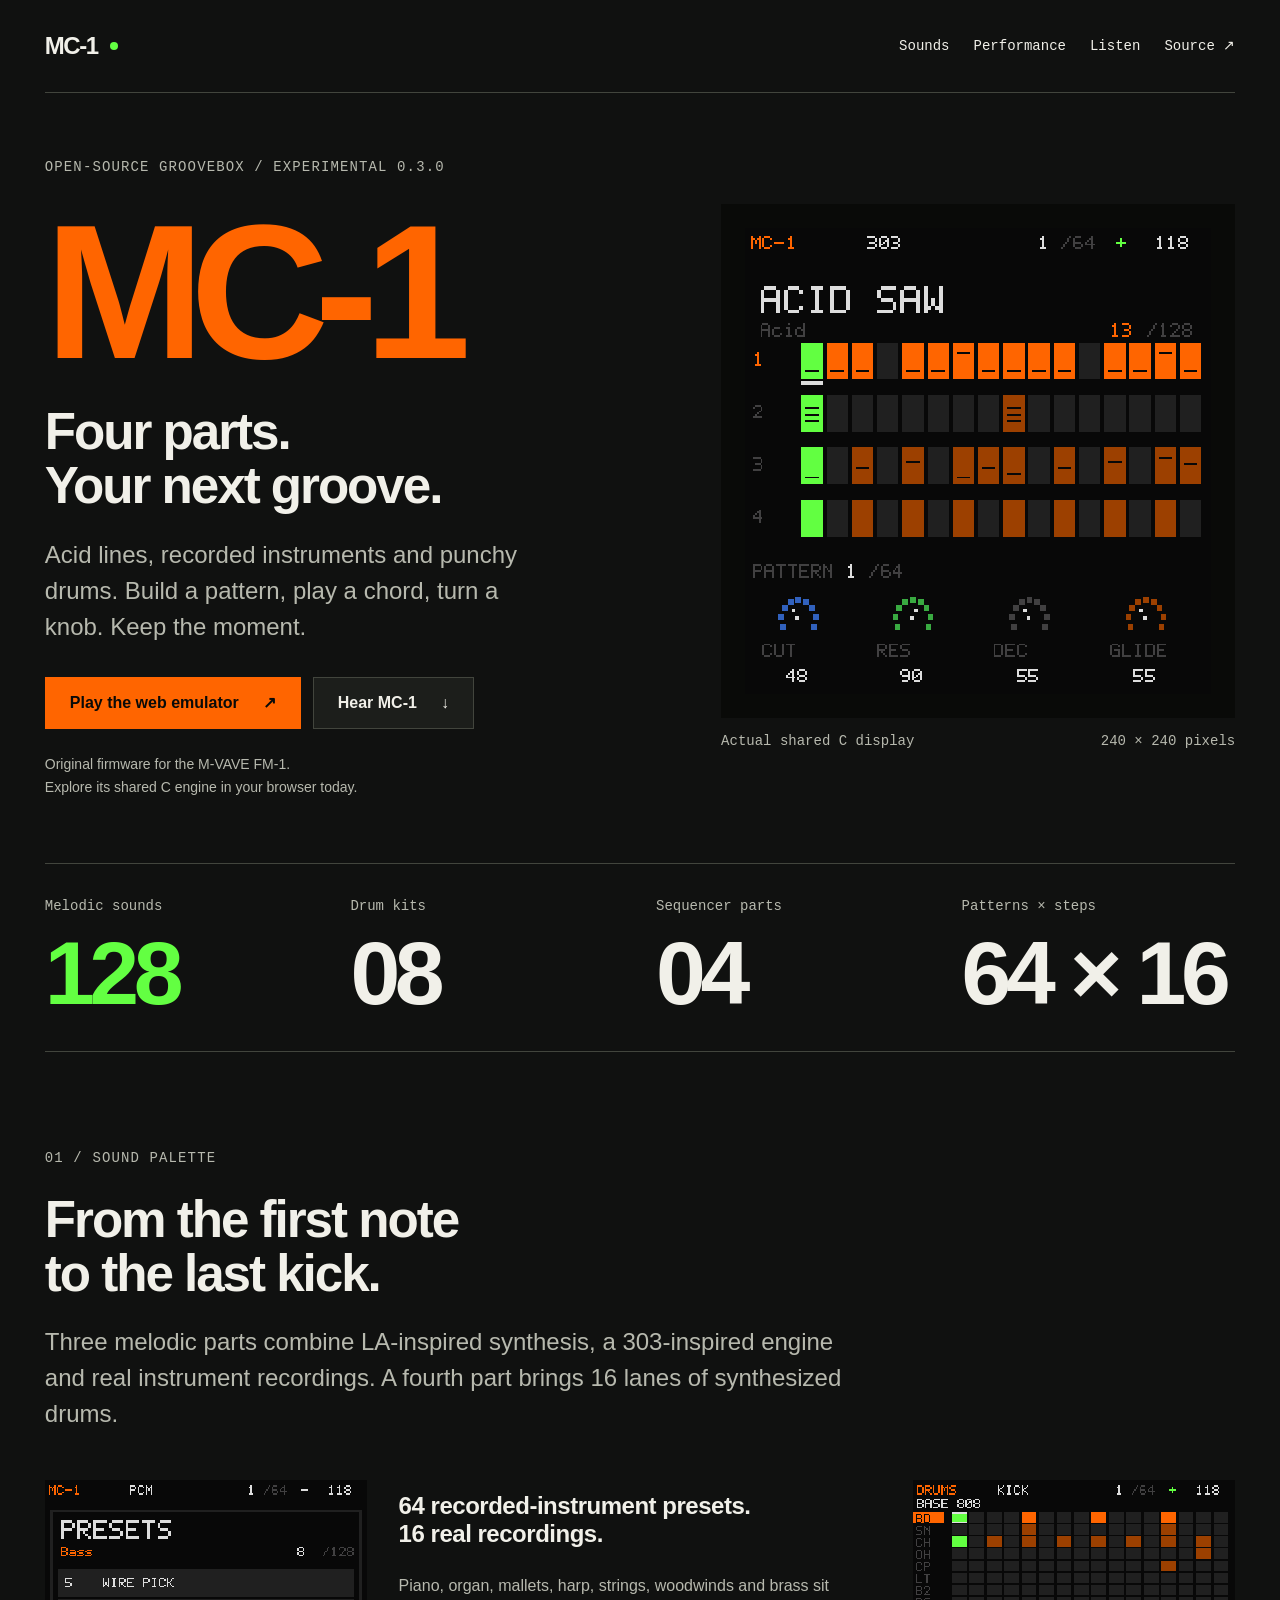
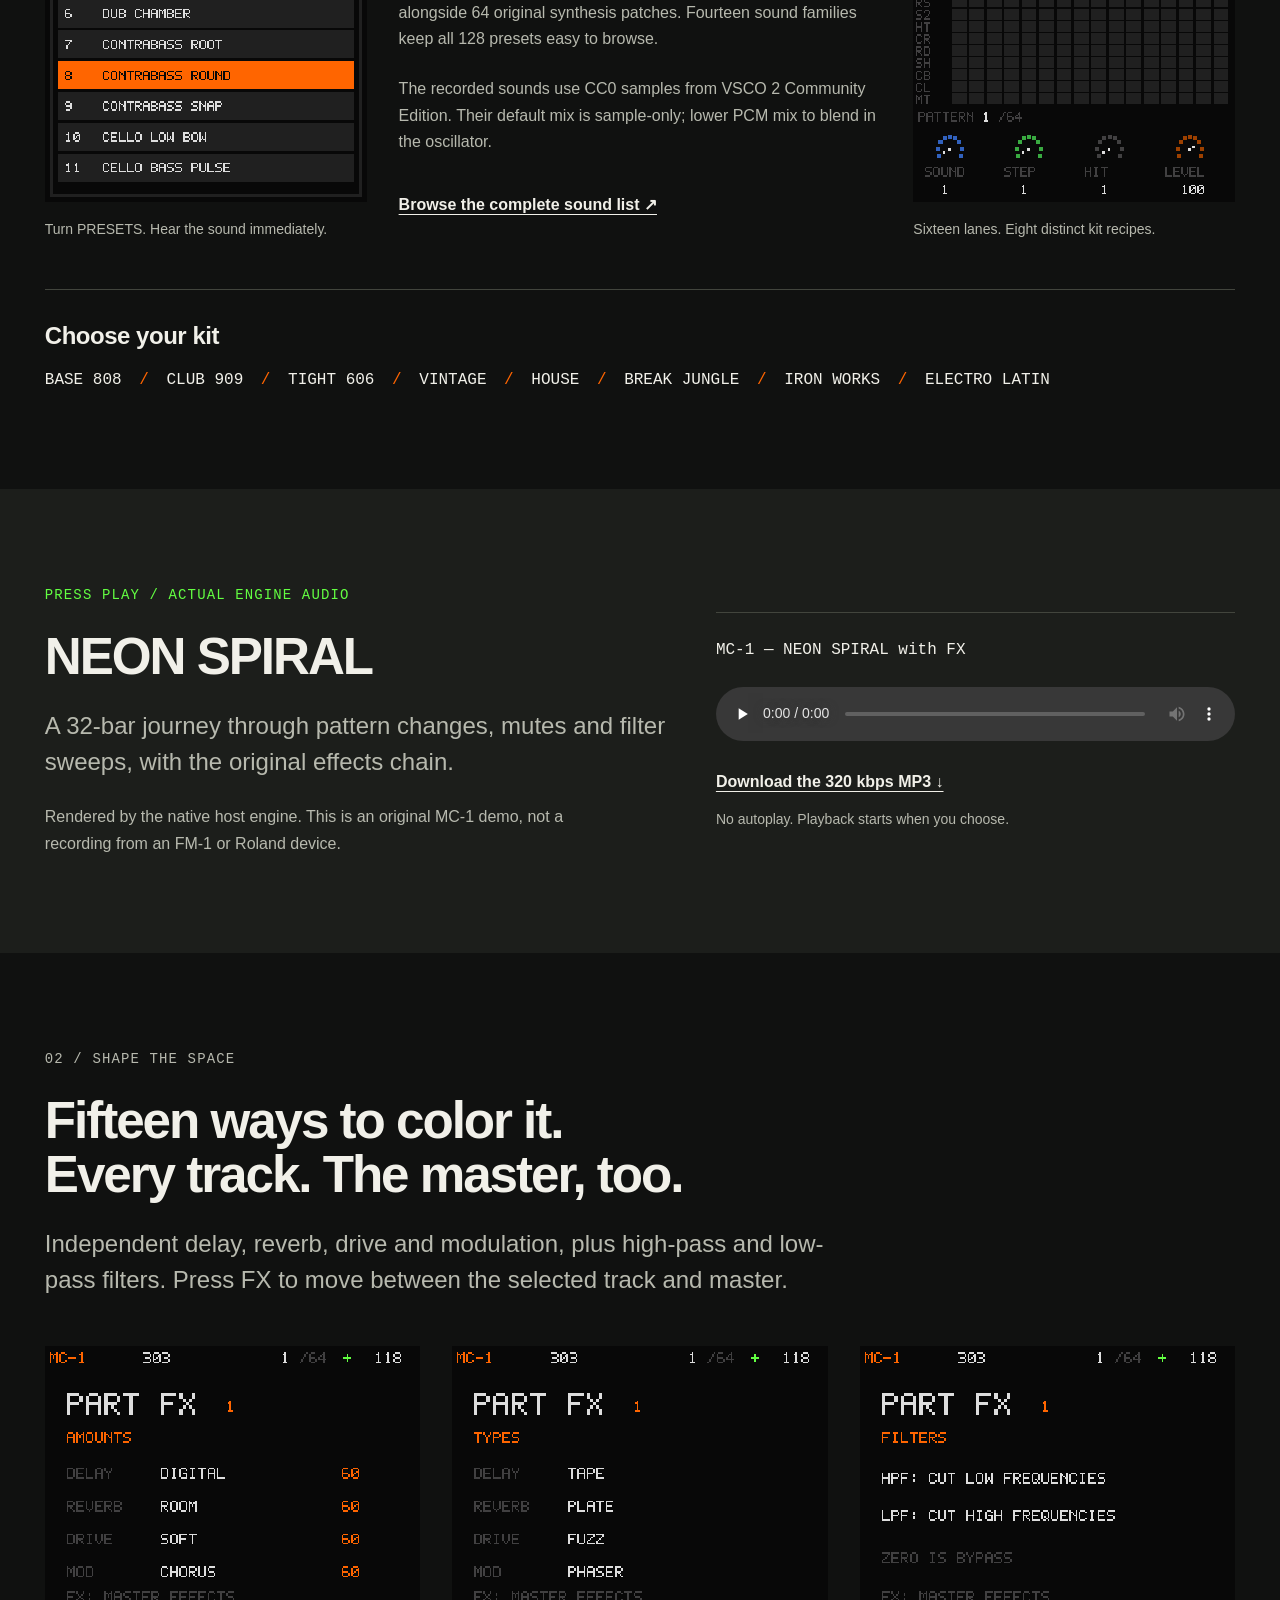
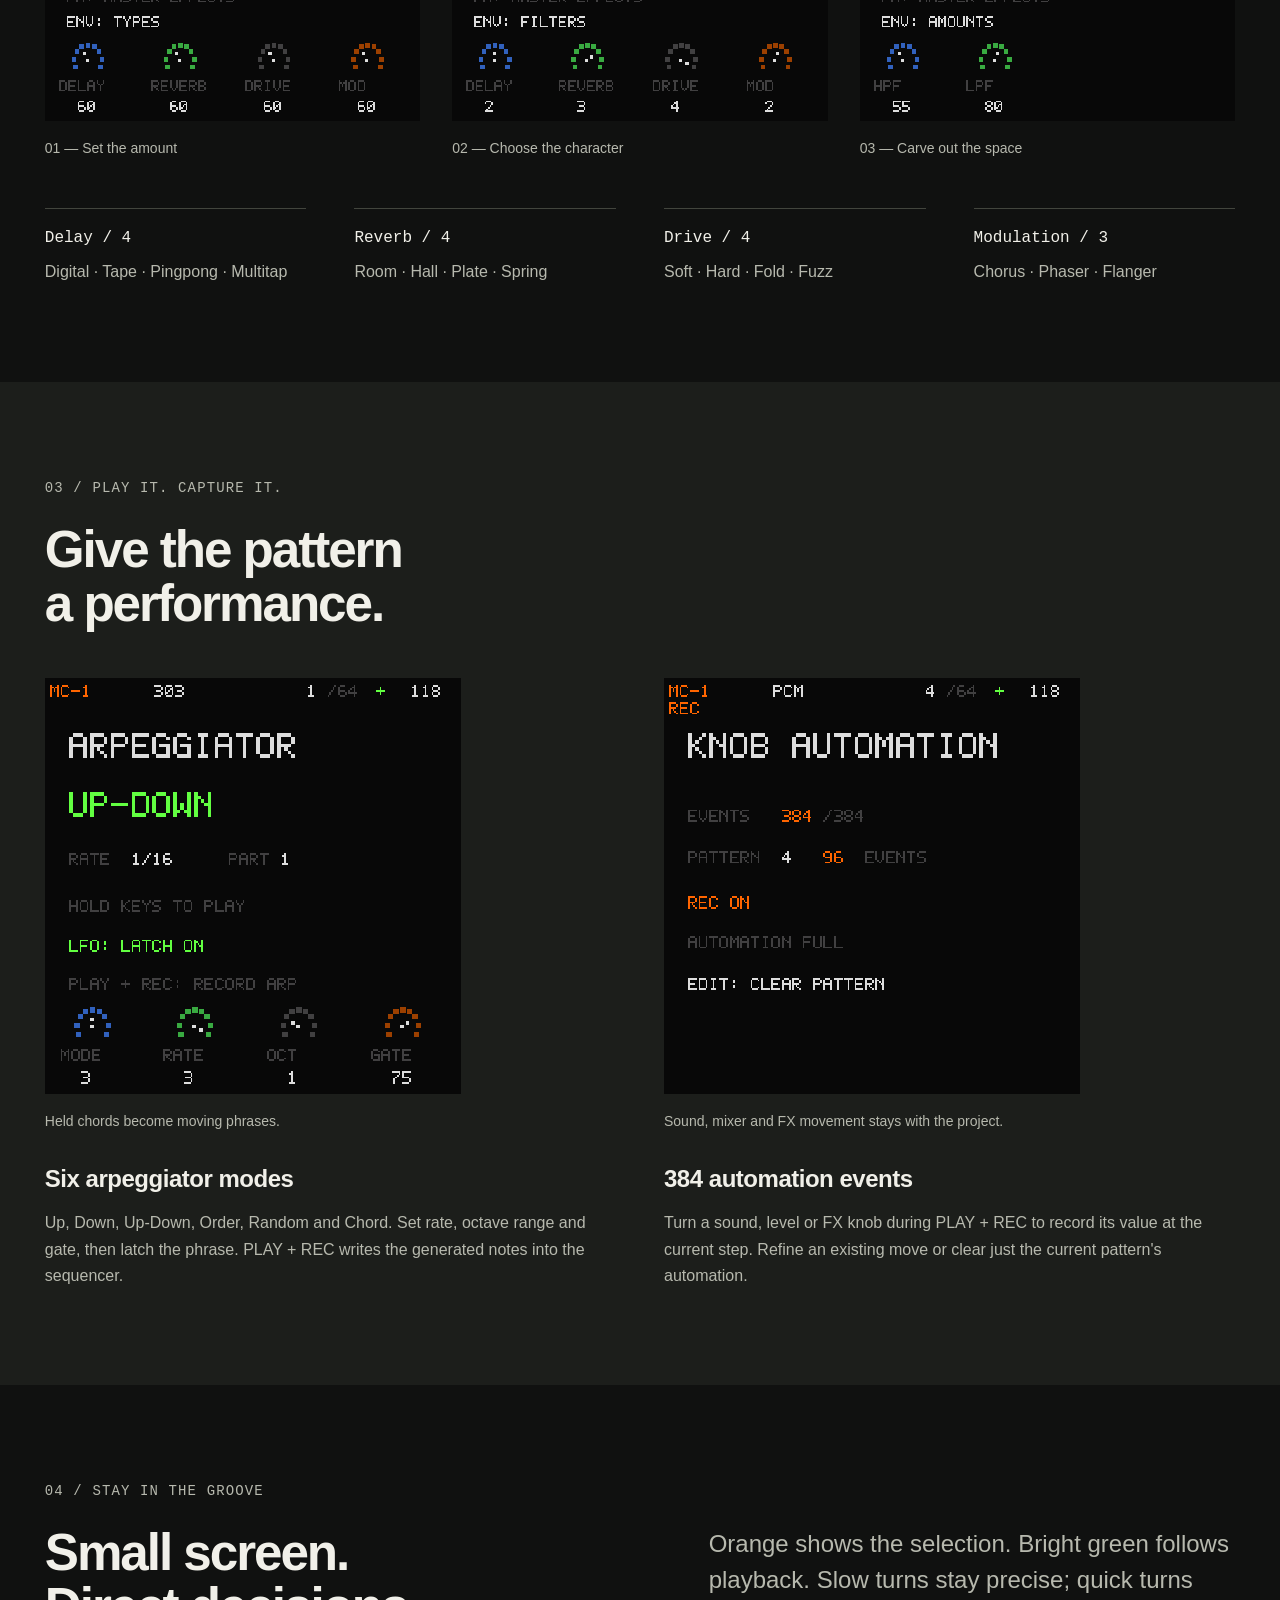
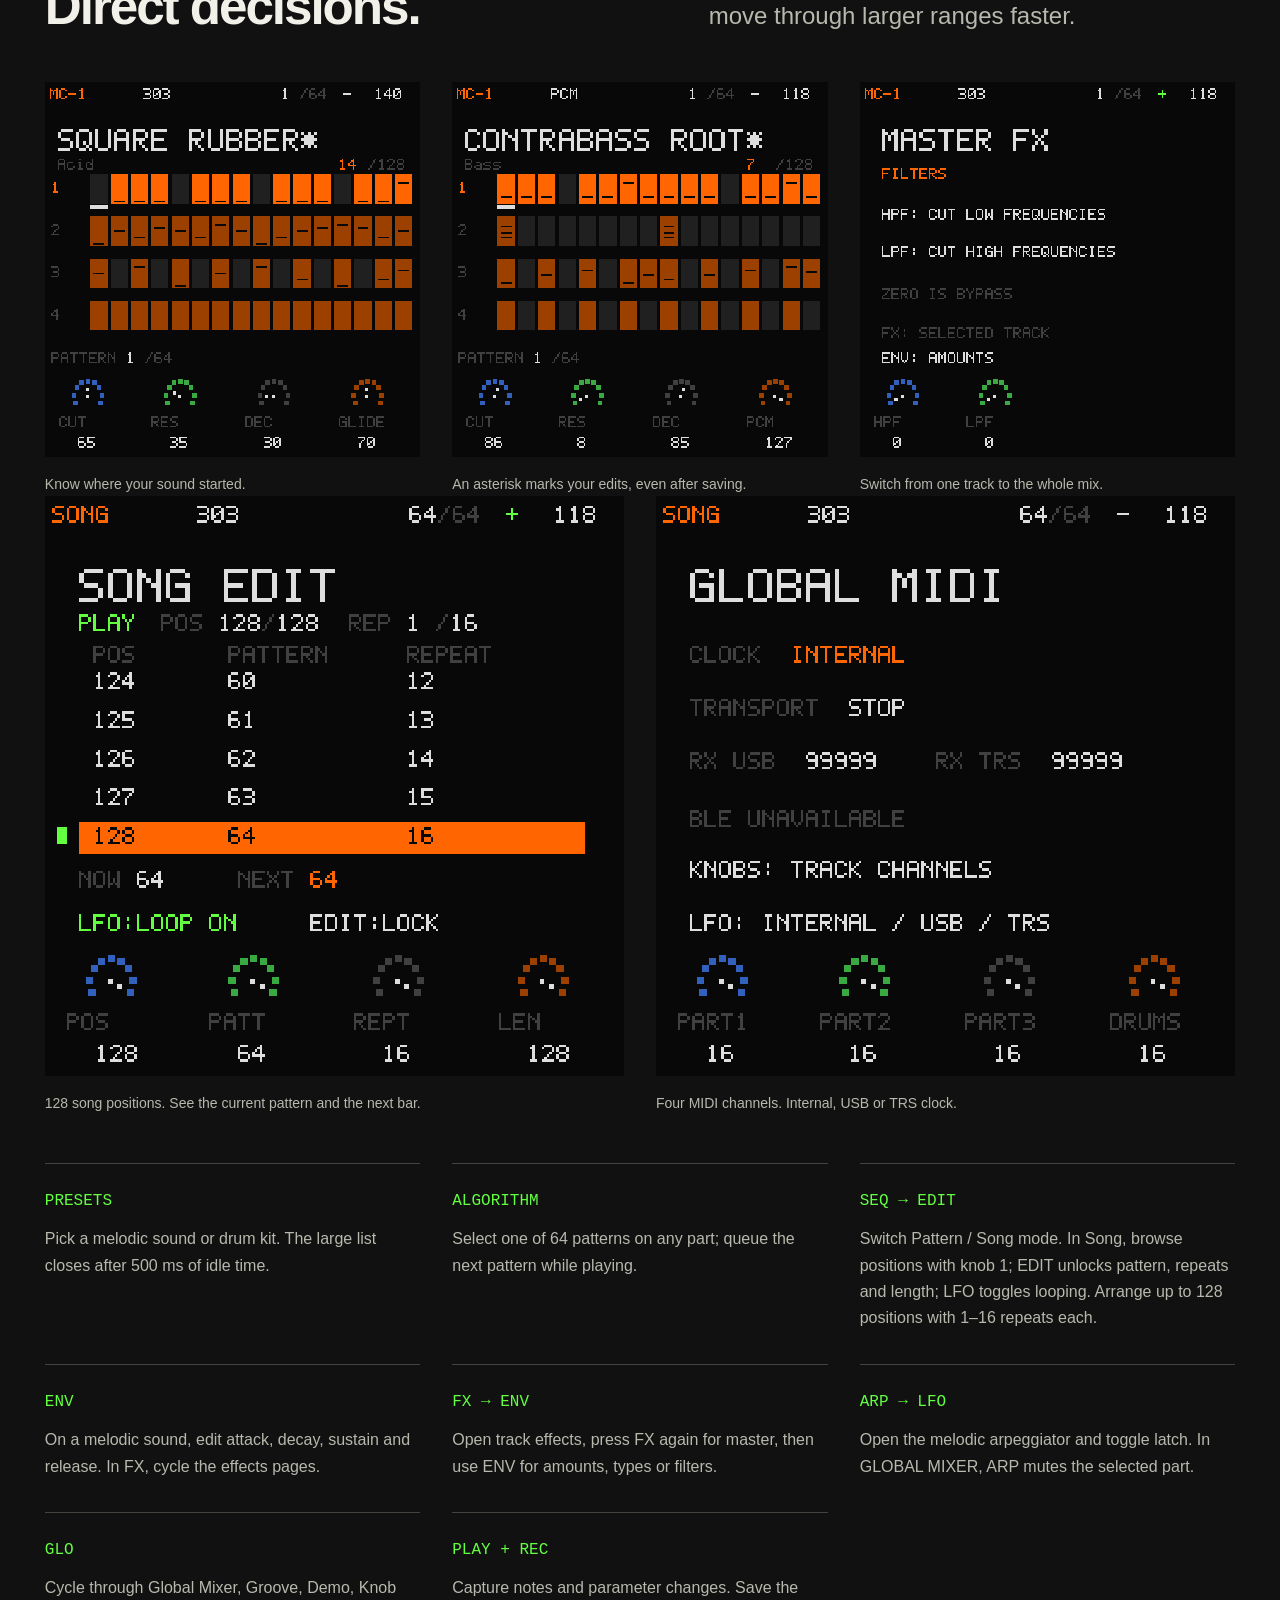
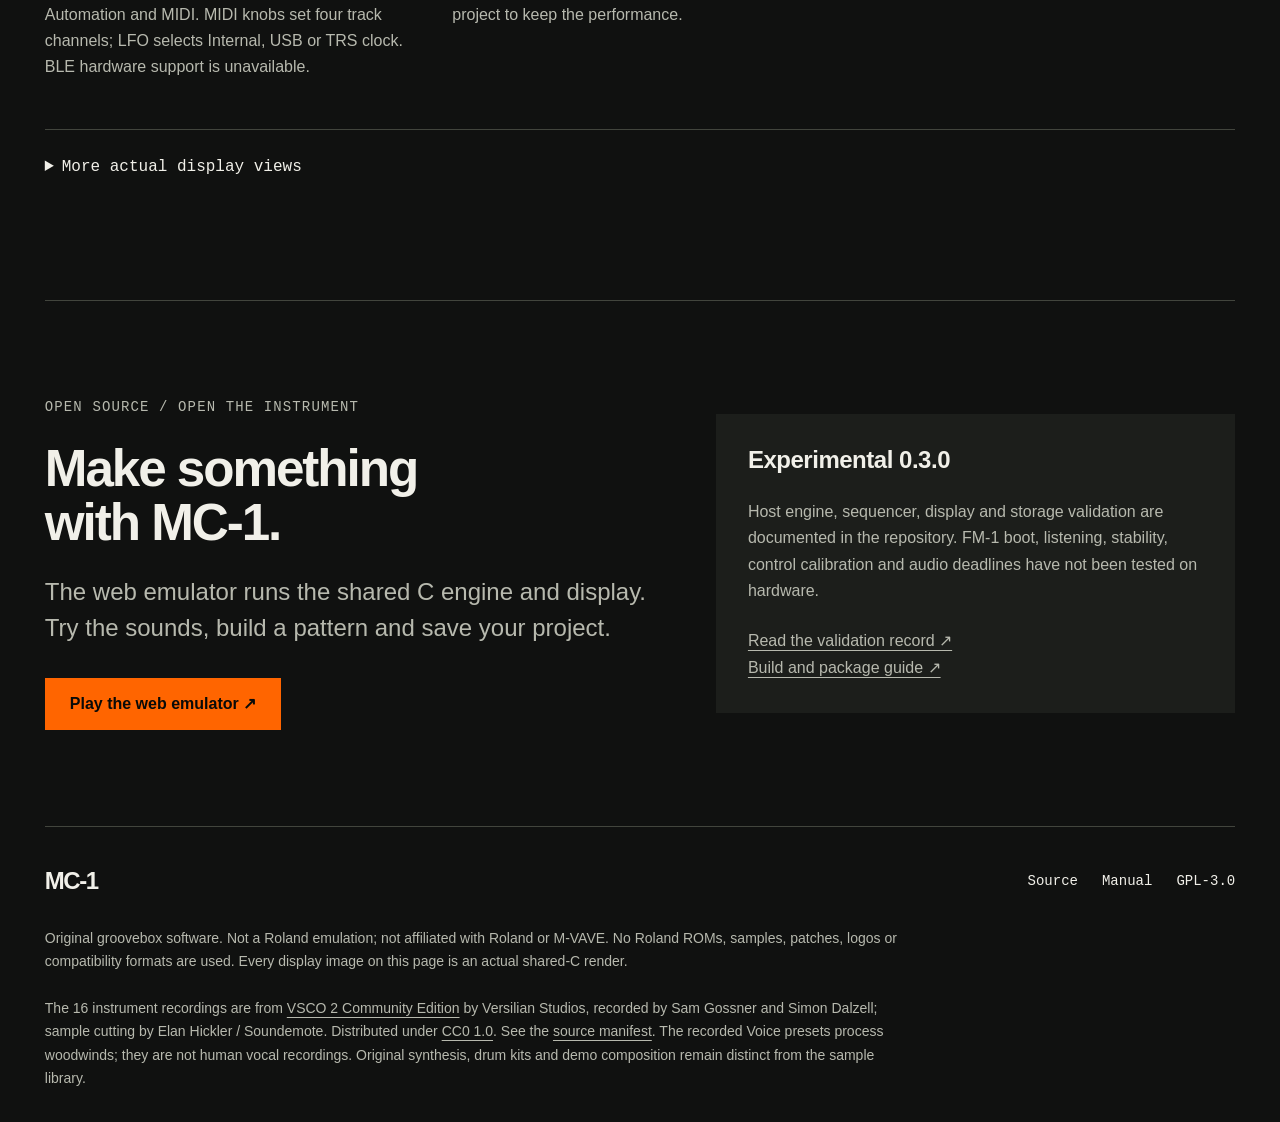
==== site/index.html @ 057b469f "Release 0.3.0 with song editing, MIDI and USB Audio" ====
<!doctype html>
<!-- SPDX-License-Identifier: GPL-3.0-only -->
<html lang="en">
<head>
  <meta charset="utf-8">
  <meta name="viewport" content="width=device-width, initial-scale=1">
  <meta name="theme-color" content="#101110">
  <meta name="description" content="MC-1: an open-source groovebox with 128 sounds, eight drum kits, arpeggiation, step automation and hands-on effects. Play the shared C engine in your browser.">
  <meta property="og:title" content="MC-1 — Four parts. Your next groove.">
  <meta property="og:description" content="128 sounds. Eight drum kits. Fifteen effects. An original open-source groovebox, ready to explore in the web emulator.">
  <meta property="og:type" content="website">
  <meta property="og:url" content="https://dspaudio.github.io/mc-1/">
  <meta property="og:image" content="https://dspaudio.github.io/mc-1/assets/screens/home-playing-green.png">
  <link rel="canonical" href="https://dspaudio.github.io/mc-1/">
  <link rel="icon" href="assets/favicon.svg" type="image/svg+xml">
  <link rel="stylesheet" href="styles.css">
  <title>MC-1 — Four parts. Your next groove.</title>
</head>
<body>
  <a class="skip" href="#main">Skip to content</a>
  <header class="masthead shell">
    <a class="wordmark" href="#main" aria-label="MC-1 home">MC-1<span class="status-dot" aria-hidden="true"></span></a>
    <nav aria-label="Main navigation">
      <a href="#sounds">Sounds</a><a href="#performance">Performance</a><a href="#listen">Listen</a><a href="https://github.com/dspaudio/mc-1">Source ↗</a>
    </nav>
  </header>
  <main id="main">
    <section class="hero shell" aria-labelledby="hero-title">
      <div class="hero-copy">
        <p class="eyebrow">Open-source groovebox / Experimental 0.3.0</p>
        <h1 id="hero-title">MC-1</h1>
        <p class="hero-line">Four parts.<br>Your next groove.</p>
        <p class="lead">Acid lines, recorded instruments and punchy drums. Build a pattern, play a chord, turn a knob. Keep the moment.</p>
        <div class="actions">
          <a class="button primary" href="https://dspaudio.github.io/mc-1-web/">Play the web emulator <span aria-hidden="true">↗</span></a>
          <a class="button secondary" href="#listen">Hear MC-1 <span aria-hidden="true">↓</span></a>
        </div>
        <p class="hero-note">Original firmware for the M-VAVE FM-1.<br>Explore its shared C engine in your browser today.</p>
      </div>
      <figure class="hero-screen">
        <div class="screen-frame"><img src="assets/screens/home-playing-green.png" width="240" height="240" fetchpriority="high" alt="Actual MC-1 display playing ACID SAW: four pattern rows, orange notes, green active steps and four sound controls."></div>
        <figcaption><span>Actual shared C display</span><span>240 × 240 pixels</span></figcaption>
      </figure>
    </section>

    <dl class="spec-strip shell" aria-label="At a glance">
      <div><dt>Melodic sounds</dt><dd>128</dd></div><div><dt>Drum kits</dt><dd>08</dd></div><div><dt>Sequencer parts</dt><dd>04</dd></div><div><dt>Patterns × steps</dt><dd>64 × 16</dd></div>
    </dl>

    <section id="sounds" class="section shell" aria-labelledby="sounds-title">
      <div class="section-heading"><p class="eyebrow">01 / Sound palette</p><h2 id="sounds-title">From the first note<br>to the last kick.</h2><p class="lead">Three melodic parts combine LA-inspired synthesis, a 303-inspired engine and real instrument recordings. A fourth part brings 16 lanes of synthesized drums.</p></div>
      <div class="sound-layout">
        <figure class="screen-figure"><img src="assets/screens/preset-popup.png" width="240" height="240" loading="lazy" alt="The seven-row PRESETS list with CONTRABASS ROUND selected in orange, number 8 of 128."><figcaption>Turn PRESETS. Hear the sound immediately.</figcaption></figure>
        <div class="sound-copy"><h3>64 recorded-instrument presets.<br>16 real recordings.</h3><p>Piano, organ, mallets, harp, strings, woodwinds and brass sit alongside 64 original synthesis patches. Fourteen sound families keep all 128 presets easy to browse.</p><p>The recorded sounds use CC0 samples from VSCO 2 Community Edition. Their default mix is sample-only; lower PCM mix to blend in the oscillator.</p><a class="text-link" href="https://github.com/dspaudio/mc-1/blob/main/docs/PRESETS.md">Browse the complete sound list ↗</a></div>
        <figure class="screen-figure"><img src="assets/screens/drums-playing-green.png" width="240" height="240" loading="lazy" alt="Actual drum pattern display with orange hits and a green active playback column."><figcaption>Sixteen lanes. Eight distinct kit recipes.</figcaption></figure>
      </div>
      <div class="kit-line"><h3>Choose your kit</h3><p>BASE 808 <span>/</span> CLUB 909 <span>/</span> TIGHT 606 <span>/</span> VINTAGE <span>/</span> HOUSE <span>/</span> BREAK JUNGLE <span>/</span> IRON WORKS <span>/</span> ELECTRO LATIN</p></div>
    </section>

    <section id="listen" class="listening section" aria-labelledby="listen-title">
      <div class="shell listening-grid">
        <div><p class="eyebrow">Press play / Actual engine audio</p><h2 id="listen-title">NEON SPIRAL</h2><p class="lead">A 32-bar journey through pattern changes, mutes and filter sweeps, with the original effects chain.</p><p>Rendered by the native host engine. This is an original MC-1 demo, not a recording from an FM-1 or Roland device.</p></div>
        <div class="audio-block"><p class="audio-label" id="audio-title">MC-1 — NEON SPIRAL with FX</p><audio controls preload="none" aria-labelledby="audio-title"><source src="audio/mc-1-neon-spiral-fx.mp3" type="audio/mpeg">Your browser does not support embedded audio. Use the MP3 download below.</audio><a class="text-link" href="audio/mc-1-neon-spiral-fx.mp3" download>Download the 320 kbps MP3 ↓</a><p class="small">No autoplay. Playback starts when you choose.</p></div>
      </div>
    </section>

    <section class="section shell" aria-labelledby="fx-title">
      <div class="section-heading wide"><p class="eyebrow">02 / Shape the space</p><h2 id="fx-title">Fifteen ways to color it.<br>Every track. The master, too.</h2><p class="lead">Independent delay, reverb, drive and modulation, plus high-pass and low-pass filters. Press FX to move between the selected track and master.</p></div>
      <div class="screen-grid three">
        <figure class="screen-figure"><img src="assets/screens/fx-amounts.png" width="240" height="240" loading="lazy" alt="Track effects AMOUNTS page showing DELAY, REVERB, DRIVE and MOD controls."><figcaption>01 — Set the amount</figcaption></figure>
        <figure class="screen-figure"><img src="assets/screens/fx-types.png" width="240" height="240" loading="lazy" alt="Track effects TYPES page showing the chosen delay, reverb, drive and modulation algorithms."><figcaption>02 — Choose the character</figcaption></figure>
        <figure class="screen-figure"><img src="assets/screens/fx-filters.png" width="240" height="240" loading="lazy" alt="Track effects FILTERS page with independent high-pass and low-pass controls."><figcaption>03 — Carve out the space</figcaption></figure>
      </div>
      <dl class="effects-list"><div><dt>Delay / 4</dt><dd>Digital · Tape · Pingpong · Multitap</dd></div><div><dt>Reverb / 4</dt><dd>Room · Hall · Plate · Spring</dd></div><div><dt>Drive / 4</dt><dd>Soft · Hard · Fold · Fuzz</dd></div><div><dt>Modulation / 3</dt><dd>Chorus · Phaser · Flanger</dd></div></dl>
    </section>

    <section id="performance" class="performance section" aria-labelledby="performance-title">
      <div class="shell">
        <div class="section-heading"><p class="eyebrow">03 / Play it. Capture it.</p><h2 id="performance-title">Give the pattern<br>a performance.</h2></div>
        <div class="performance-grid">
          <article><figure class="screen-figure"><img src="assets/screens/arp-updown-latch.png" width="240" height="240" loading="lazy" alt="Arpeggiator set to UP-DOWN, sixteenth notes, three octaves, 75 percent gate and latch enabled in green."><figcaption>Held chords become moving phrases.</figcaption></figure><h3>Six arpeggiator modes</h3><p>Up, Down, Up-Down, Order, Random and Chord. Set rate, octave range and gate, then latch the phrase. PLAY + REC writes the generated notes into the sequencer.</p></article>
          <article><figure class="screen-figure"><img src="assets/screens/automation-full.png" width="240" height="240" loading="lazy" alt="KNOB AUTOMATION display showing the full 384-event project capacity and the current pattern count."><figcaption>Sound, mixer and FX movement stays with the project.</figcaption></figure><h3>384 automation events</h3><p>Turn a sound, level or FX knob during PLAY + REC to record its value at the current step. Refine an existing move or clear just the current pattern's automation.</p></article>
        </div>
      </div>
    </section>

    <section class="section shell" aria-labelledby="workflow-title">
      <div class="workflow-heading"><div><p class="eyebrow">04 / Stay in the groove</p><h2 id="workflow-title">Small screen.<br>Direct decisions.</h2></div><p class="lead">Orange shows the selection. Bright green follows playback. Slow turns stay precise; quick turns move through larger ranges faster.</p></div>
      <div class="screen-grid three">
        <figure class="screen-figure"><img src="assets/screens/neon-spiral-origin.png" width="240" height="240" loading="lazy" alt="NEON SPIRAL demo sound retaining its source preset name on the home display."><figcaption>Know where your sound started.</figcaption></figure>
        <figure class="screen-figure"><img src="assets/screens/preset-origin-star.png" width="240" height="240" loading="lazy" alt="An edited sound showing its original preset name with an asterisk."><figcaption>An asterisk marks your edits, even after saving.</figcaption></figure>
        <figure class="screen-figure"><img src="assets/screens/master-filters.png" width="240" height="240" loading="lazy" alt="Master FILTERS display with high-pass and low-pass controls."><figcaption>Switch from one track to the whole mix.</figcaption></figure>
      </div>
      <div class="screen-grid two">
        <figure class="screen-figure"><img src="assets/screens/song-playing-128.png" width="240" height="240" loading="lazy" alt="Actual SONG EDIT display at position 128 of 128, pattern 64, sixteen repeats and loop enabled, with separate position, pattern, repeat and length knobs."><figcaption>128 song positions. See the current pattern and the next bar.</figcaption></figure>
        <figure class="screen-figure"><img src="assets/screens/midi-internal.png" width="240" height="240" loading="lazy" alt="GLOBAL MIDI display showing Internal clock, stopped transport, USB and TRS receive counters, four track channel controls and BLE unavailable."><figcaption>Four MIDI channels. Internal, USB or TRS clock.</figcaption></figure>
      </div>
      <dl class="control-guide"><div><dt>PRESETS</dt><dd>Pick a melodic sound or drum kit. The large list closes after 500 ms of idle time.</dd></div><div><dt>ALGORITHM</dt><dd>Select one of 64 patterns on any part; queue the next pattern while playing.</dd></div><div><dt>SEQ → EDIT</dt><dd>Switch Pattern / Song mode. In Song, browse positions with knob 1; EDIT unlocks pattern, repeats and length; LFO toggles looping. Arrange up to 128 positions with 1–16 repeats each.</dd></div><div><dt>ENV</dt><dd>On a melodic sound, edit attack, decay, sustain and release. In FX, cycle the effects pages.</dd></div><div><dt>FX → ENV</dt><dd>Open track effects, press FX again for master, then use ENV for amounts, types or filters.</dd></div><div><dt>ARP → LFO</dt><dd>Open the melodic arpeggiator and toggle latch. In GLOBAL MIXER, ARP mutes the selected part.</dd></div><div><dt>GLO</dt><dd>Cycle through Global Mixer, Groove, Demo, Knob Automation and MIDI. MIDI knobs set four track channels; LFO selects Internal, USB or TRS clock. BLE hardware support is unavailable.</dd></div><div><dt>PLAY + REC</dt><dd>Capture notes and parameter changes. Save the project to keep the performance.</dd></div></dl>
      <details class="extra-screens"><summary>More actual display views</summary><div class="screen-grid two"><figure class="screen-figure"><img src="assets/screens/arp-off.png" width="240" height="240" loading="lazy" alt="The arpeggiator page with mode set to OFF."><figcaption>ARP off — ordinary live playing.</figcaption></figure><figure class="screen-figure"><img src="assets/screens/automation-pattern-cleared.png" width="240" height="240" loading="lazy" alt="Automation page after clearing the current pattern's recorded knob movements."><figcaption>Clear one pattern while retaining the rest.</figcaption></figure></div></details>
    </section>

    <section class="closing section shell" aria-labelledby="try-title"><div><p class="eyebrow">Open source / Open the instrument</p><h2 id="try-title">Make something<br>with MC-1.</h2><p class="lead">The web emulator runs the shared C engine and display. Try the sounds, build a pattern and save your project.</p><a class="button primary" href="https://dspaudio.github.io/mc-1-web/">Play the web emulator ↗</a></div><aside class="release-note" aria-labelledby="release-title"><h3 id="release-title">Experimental 0.3.0</h3><p>Host engine, sequencer, display and storage validation are documented in the repository. FM-1 boot, listening, stability, control calibration and audio deadlines have not been tested on hardware.</p><p><a href="https://github.com/dspaudio/mc-1/blob/main/docs/VALIDATION.md">Read the validation record ↗</a><br><a href="https://github.com/dspaudio/mc-1/blob/main/BUILDING.md">Build and package guide ↗</a></p></aside></section>
  </main>
  <footer class="footer shell">
    <div class="footer-top"><a class="wordmark" href="#main">MC-1</a><nav aria-label="Project resources"><a href="https://github.com/dspaudio/mc-1">Source</a><a href="https://github.com/dspaudio/mc-1/blob/main/README.md">Manual</a><a href="https://github.com/dspaudio/mc-1/blob/main/LICENSE">GPL-3.0</a></nav></div>
    <p>Original groovebox software. Not a Roland emulation; not affiliated with Roland or M-VAVE. No Roland ROMs, samples, patches, logos or compatibility formats are used. Every display image on this page is an actual shared-C render.</p>
    <p>The 16 instrument recordings are from <a href="https://github.com/sgossner/VSCO-2-CE">VSCO 2 Community Edition</a> by Versilian Studios, recorded by Sam Gossner and Simon Dalzell; sample cutting by Elan Hickler / Soundemote. Distributed under <a href="licenses/CC0-VSCO.txt">CC0 1.0</a>. See the <a href="recorded-samples.json">source manifest</a>. The recorded Voice presets process woodwinds; they are not human vocal recordings. Original synthesis, drum kits and demo composition remain distinct from the sample library.</p>
  </footer>
</body>
</html>
---- site/styles.css ----
/* SPDX-License-Identifier: GPL-3.0-only */
:root {
  color-scheme: dark;
  --bg: #101110; --panel: #1c1e1b; --ink: #f1f0e9; --muted: #b7b9ae;
  --line: #42453d; --orange: #ff6500; --green: #63ff42; --black: #090a08;
  --s1: .25rem; --s2: .5rem; --s3: .75rem; --s4: 1rem; --s6: 1.5rem;
  --s8: 2rem; --s12: 3rem; --s16: 4rem; --s24: 6rem;
  --body: 1rem; --small: .875rem; --h3: 1.5rem;
  --mono: ui-monospace, SFMono-Regular, Consolas, monospace;
  --measure: 62ch; --content: 80rem;
}
* { box-sizing: border-box; }
body { margin: 0; background: var(--bg); color: var(--ink); font: var(--body)/1.65 Arial, Helvetica, sans-serif; }
a { color: inherit; text-underline-offset: .25em; }
a:hover { text-decoration-thickness: .15em; }
a:active { opacity: .75; }
:focus-visible { outline: 3px solid var(--green); outline-offset: 5px; }
img { display: block; max-width: 100%; height: auto; image-rendering: pixelated; }
figure, dl, dd { margin: 0; }
h1, h2, h3, p { margin: 0; }
p + p { margin-top: var(--s4); }
h2 { font-size: clamp(2rem, 4vw, 3.75rem); line-height: 1.05; letter-spacing: -.04em; }
h3 { font-size: var(--h3); line-height: 1.2; letter-spacing: -.02em; }
p { max-width: var(--measure); }
.shell { width: min(100% - clamp(2rem, 7vw, 6rem), var(--content)); margin-inline: auto; }
.section { padding-block: var(--s24); }
.eyebrow { font: var(--small)/1.5 var(--mono); text-transform: uppercase; letter-spacing: .08em; margin-bottom: var(--s6); color: var(--muted); }
.lead { font-size: clamp(1.25rem, 2vw, 1.5rem); line-height: 1.5; color: var(--muted); }
.small, figcaption { font-size: var(--small); color: var(--muted); }
.skip { position: absolute; inset: var(--s4) auto auto var(--s4); z-index: 2; padding: var(--s4); background: var(--green); color: var(--black); transform: translateY(-200%); }
.skip:focus { transform: none; }
.masthead, .footer-top { display: flex; align-items: center; justify-content: space-between; gap: var(--s6); flex-wrap: wrap; }
.masthead { padding-block: var(--s6); border-bottom: 1px solid var(--line); }
.wordmark { display: inline-flex; align-items: center; gap: var(--s3); min-height: 44px; font-size: var(--h3); font-weight: 900; letter-spacing: -.06em; text-decoration: none; }
.status-dot { width: var(--s2); height: var(--s2); border-radius: 50%; background: var(--green); }
nav { display: flex; flex-wrap: wrap; gap: var(--s2) var(--s6); }
nav a { display: inline-flex; align-items: center; min-height: 44px; font: var(--small)/1.5 var(--mono); text-decoration: none; }
nav a:hover { text-decoration: underline; }
.hero { display: grid; gap: var(--s12); padding-block: var(--s16); align-items: center; }
.hero h1 { font-size: clamp(6rem, 15vw, 13rem); line-height: .85; letter-spacing: -.075em; margin: var(--s8) 0; color: var(--orange); }
.hero-line { font-size: clamp(2rem, 4vw, 3.75rem); line-height: 1.05; font-weight: 700; letter-spacing: -.04em; }
.hero .lead { margin-top: var(--s6); max-width: 38ch; }
.actions { display: flex; flex-wrap: wrap; gap: var(--s3); margin-block: var(--s8) var(--s6); }
.button { display: inline-flex; align-items: center; justify-content: space-between; gap: var(--s6); min-height: 52px; padding: var(--s3) var(--s6); font-weight: 700; text-decoration: none; border: 1px solid var(--line); }
.button:hover { opacity: .85; }
.primary { background: var(--orange); color: var(--black); border-color: transparent; }
.secondary { background: var(--panel); }
.hero-note { font-size: var(--small); color: var(--muted); }
.hero-screen { width: 100%; max-width: 34rem; justify-self: center; }
.screen-frame { background: var(--black); padding: var(--s6); }
.hero-screen img { width: 100%; }
.hero-screen figcaption { display: flex; justify-content: space-between; flex-wrap: wrap; gap: var(--s2); margin-top: var(--s3); font-family: var(--mono); }
.spec-strip { display: grid; grid-template-columns: repeat(2, minmax(0, 1fr)); border-top: 1px solid var(--line); border-bottom: 1px solid var(--line); gap: var(--s8); padding-block: var(--s8); }
.spec-strip dt { font: var(--small)/1.5 var(--mono); color: var(--muted); }
.spec-strip dd { font-size: clamp(3rem, 7vw, 6rem); line-height: 1; font-weight: 700; letter-spacing: -.06em; margin-top: var(--s3); }
.spec-strip div:first-child dd { color: var(--green); }
.section-heading { max-width: 51rem; margin-bottom: var(--s12); }
.section-heading .lead { margin-top: var(--s6); }
.section-heading.wide { max-width: 64rem; }
.sound-layout { display: grid; gap: var(--s8); align-items: start; }
.screen-figure { min-width: 0; }
.screen-figure img { width: 100%; background: var(--black); }
.screen-figure figcaption { margin-top: var(--s4); }
.sound-copy { align-self: center; }
.sound-copy p, .sound-copy .text-link { margin-top: var(--s6); }
.sound-copy p { color: var(--muted); }
.text-link { display: inline-block; padding-block: var(--s3); font-weight: 700; }
.kit-line { margin-top: var(--s12); padding-top: var(--s8); border-top: 1px solid var(--line); display: grid; gap: var(--s4); }
.kit-line p { max-width: none; font-family: var(--mono); }
.kit-line span { color: var(--orange); margin-inline: var(--s2); }
.listening, .performance { background: var(--panel); }
.listening-grid { display: grid; gap: var(--s12); align-items: center; }
.listening .eyebrow { color: var(--green); }
.listening .lead { margin-block: var(--s6); }
.listening p:not(.lead):not(.eyebrow):not(.audio-label) { color: var(--muted); }
.audio-block { min-width: 0; border-top: 1px solid var(--line); padding-top: var(--s6); }
.audio-label { font-family: var(--mono); margin-bottom: var(--s6); }
audio { display: block; width: 100%; min-width: 0; }
.audio-block .text-link { margin-top: var(--s4); }
.screen-grid { display: grid; gap: var(--s8); }
.effects-list { display: grid; gap: var(--s6) var(--s12); margin-top: var(--s12); }
.effects-list div { border-top: 1px solid var(--line); padding-top: var(--s4); }
.effects-list dt { font-family: var(--mono); margin-bottom: var(--s2); }
.effects-list dd { color: var(--muted); }
.performance-grid { display: grid; gap: var(--s12); }
.performance-grid .screen-figure { max-width: 26rem; }
.performance-grid h3 { margin-top: var(--s8); }
.performance-grid p { color: var(--muted); margin-top: var(--s4); }
.workflow-heading { display: grid; gap: var(--s8); align-items: end; margin-bottom: var(--s12); }
.control-guide { margin-top: var(--s12); display: grid; gap: var(--s8); }
.control-guide div { border-top: 1px solid var(--line); padding-top: var(--s6); }
.control-guide dt { font-family: var(--mono); color: var(--green); margin-bottom: var(--s3); }
.control-guide dd { color: var(--muted); }
.extra-screens { margin-top: var(--s12); border-top: 1px solid var(--line); }
summary { padding-block: var(--s6); cursor: pointer; font-family: var(--mono); }
summary:hover { text-decoration: underline; }
summary:active { opacity: .75; }
.extra-screens .screen-grid { max-width: 40rem; padding-bottom: var(--s8); }
.closing { border-top: 1px solid var(--line); display: grid; gap: var(--s12); align-items: center; }
.closing .lead { margin-block: var(--s6) var(--s8); }
.release-note { padding: var(--s8); background: var(--panel); }
.release-note p { margin-top: var(--s6); color: var(--muted); }
.footer { border-top: 1px solid var(--line); padding-block: var(--s8); }
.footer p { font-size: var(--small); color: var(--muted); max-width: 110ch; margin-top: var(--s6); }
@media (min-width: 700px) {
  .spec-strip { grid-template-columns: repeat(4, minmax(0, 1fr)); }
  .sound-layout { grid-template-columns: repeat(2, minmax(0, 1fr)); }
  .sound-copy { grid-column: 2; grid-row: 1 / 3; }
  .sound-layout > .screen-figure { max-width: 22rem; }
  .three { grid-template-columns: repeat(3, minmax(0, 1fr)); }
  .two, .performance-grid, .effects-list, .control-guide { grid-template-columns: repeat(2, minmax(0, 1fr)); }
}
@media (min-width: 960px) {
  .hero { grid-template-columns: 1.1fr .9fr; }
  .sound-layout { grid-template-columns: .8fr 1.2fr .8fr; }
  .sound-copy { grid-column: auto; grid-row: auto; }
  .listening-grid, .workflow-heading, .closing { grid-template-columns: 1.2fr 1fr; }
  .effects-list { grid-template-columns: repeat(4, minmax(0, 1fr)); }
  .control-guide { grid-template-columns: repeat(3, minmax(0, 1fr)); }
}
@media (max-width: 699px) {
  .section { padding-block: var(--s16); }
  .screen-figure { max-width: 26rem; }
  .hero-screen { max-width: 26rem; }
  .sound-copy { order: -1; }
  .masthead { gap: var(--s2); }
  nav { gap: var(--s2) var(--s4); }
}
@media (prefers-reduced-motion: reduce) { *, *::before, *::after { scroll-behavior: auto !important; } }
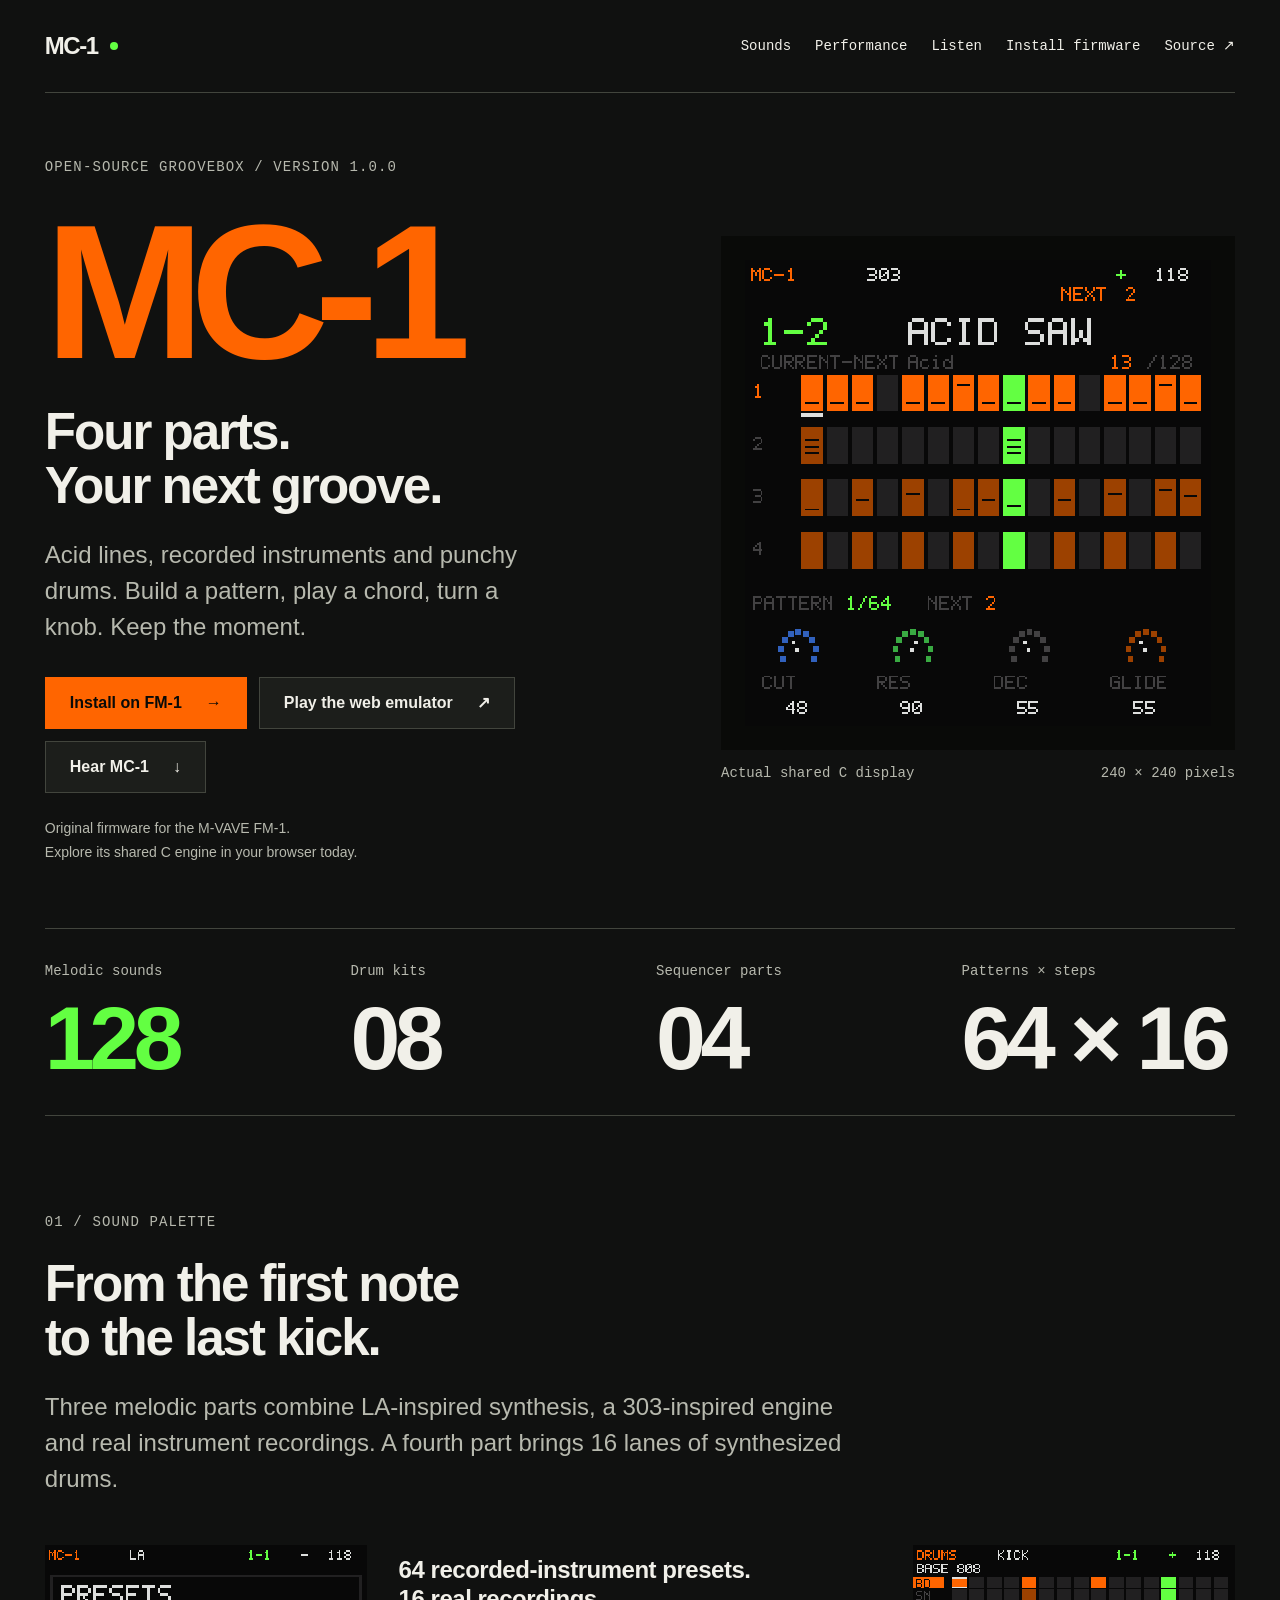
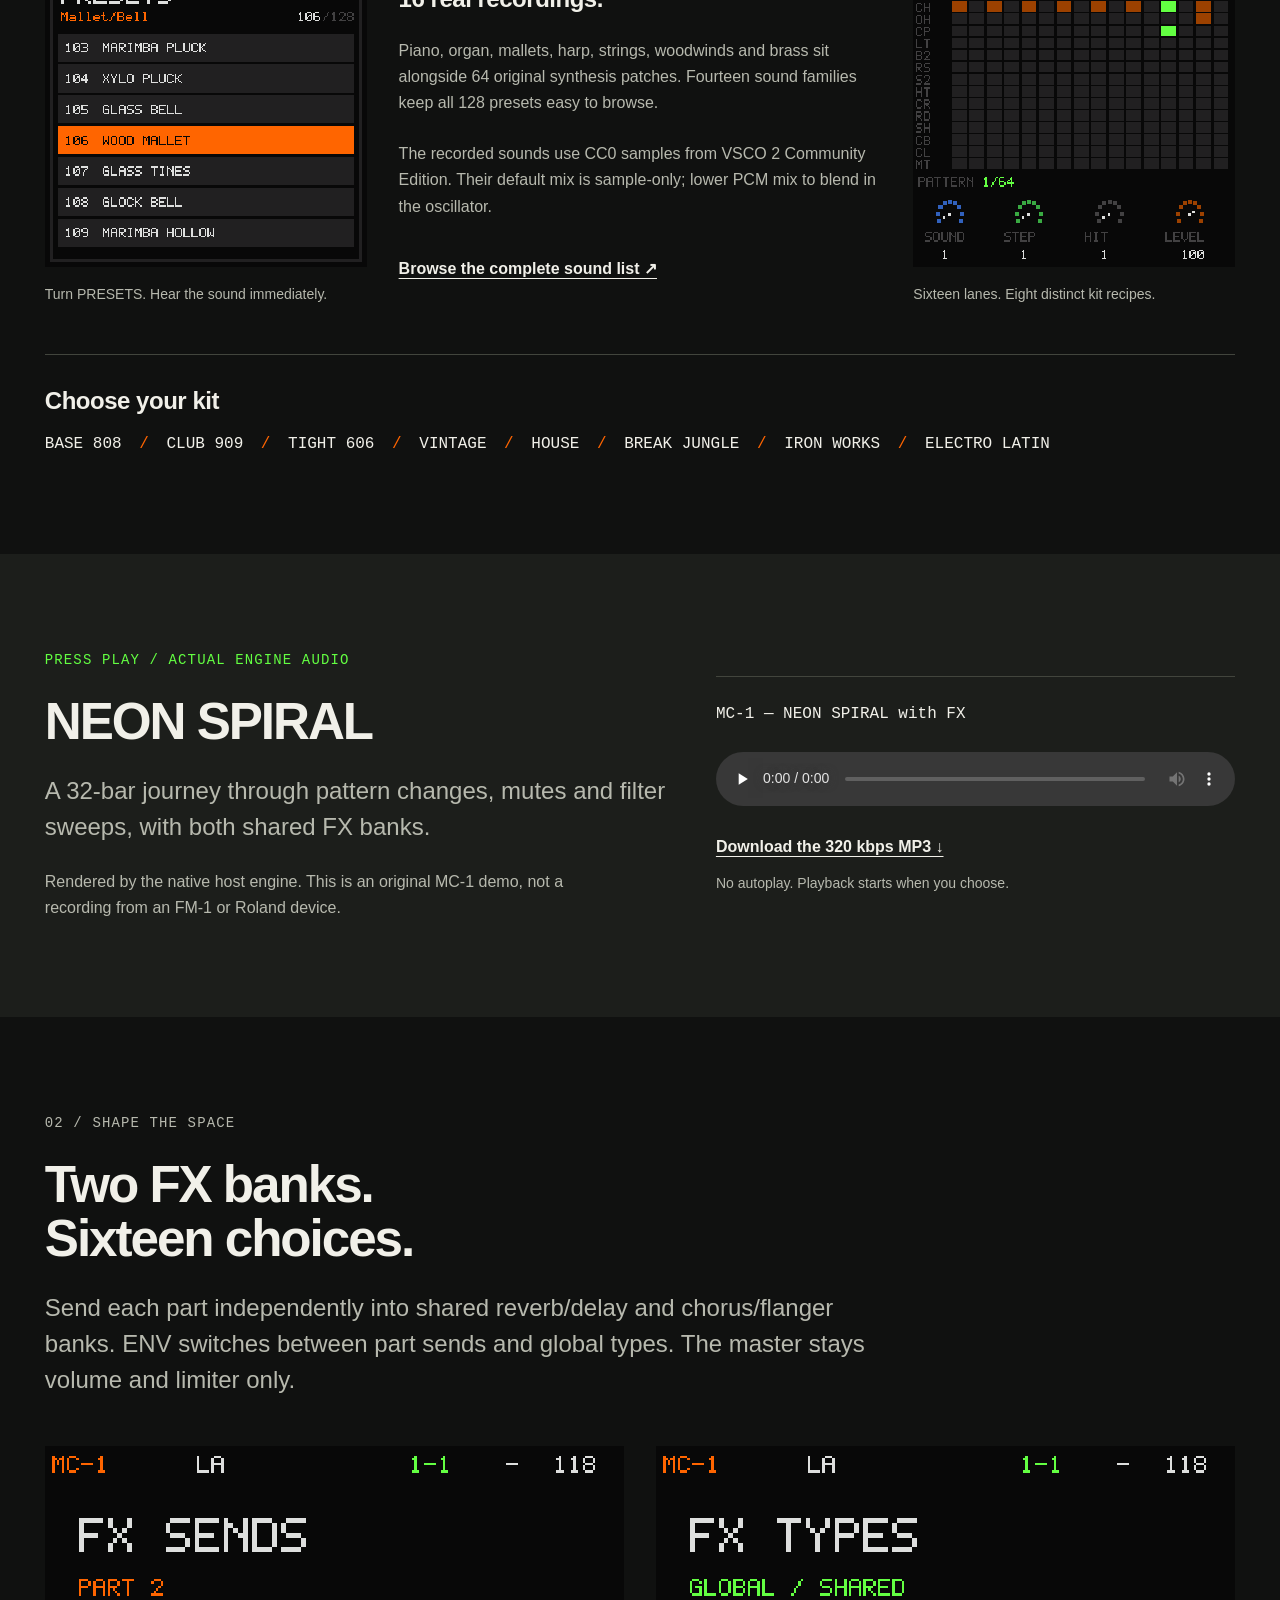
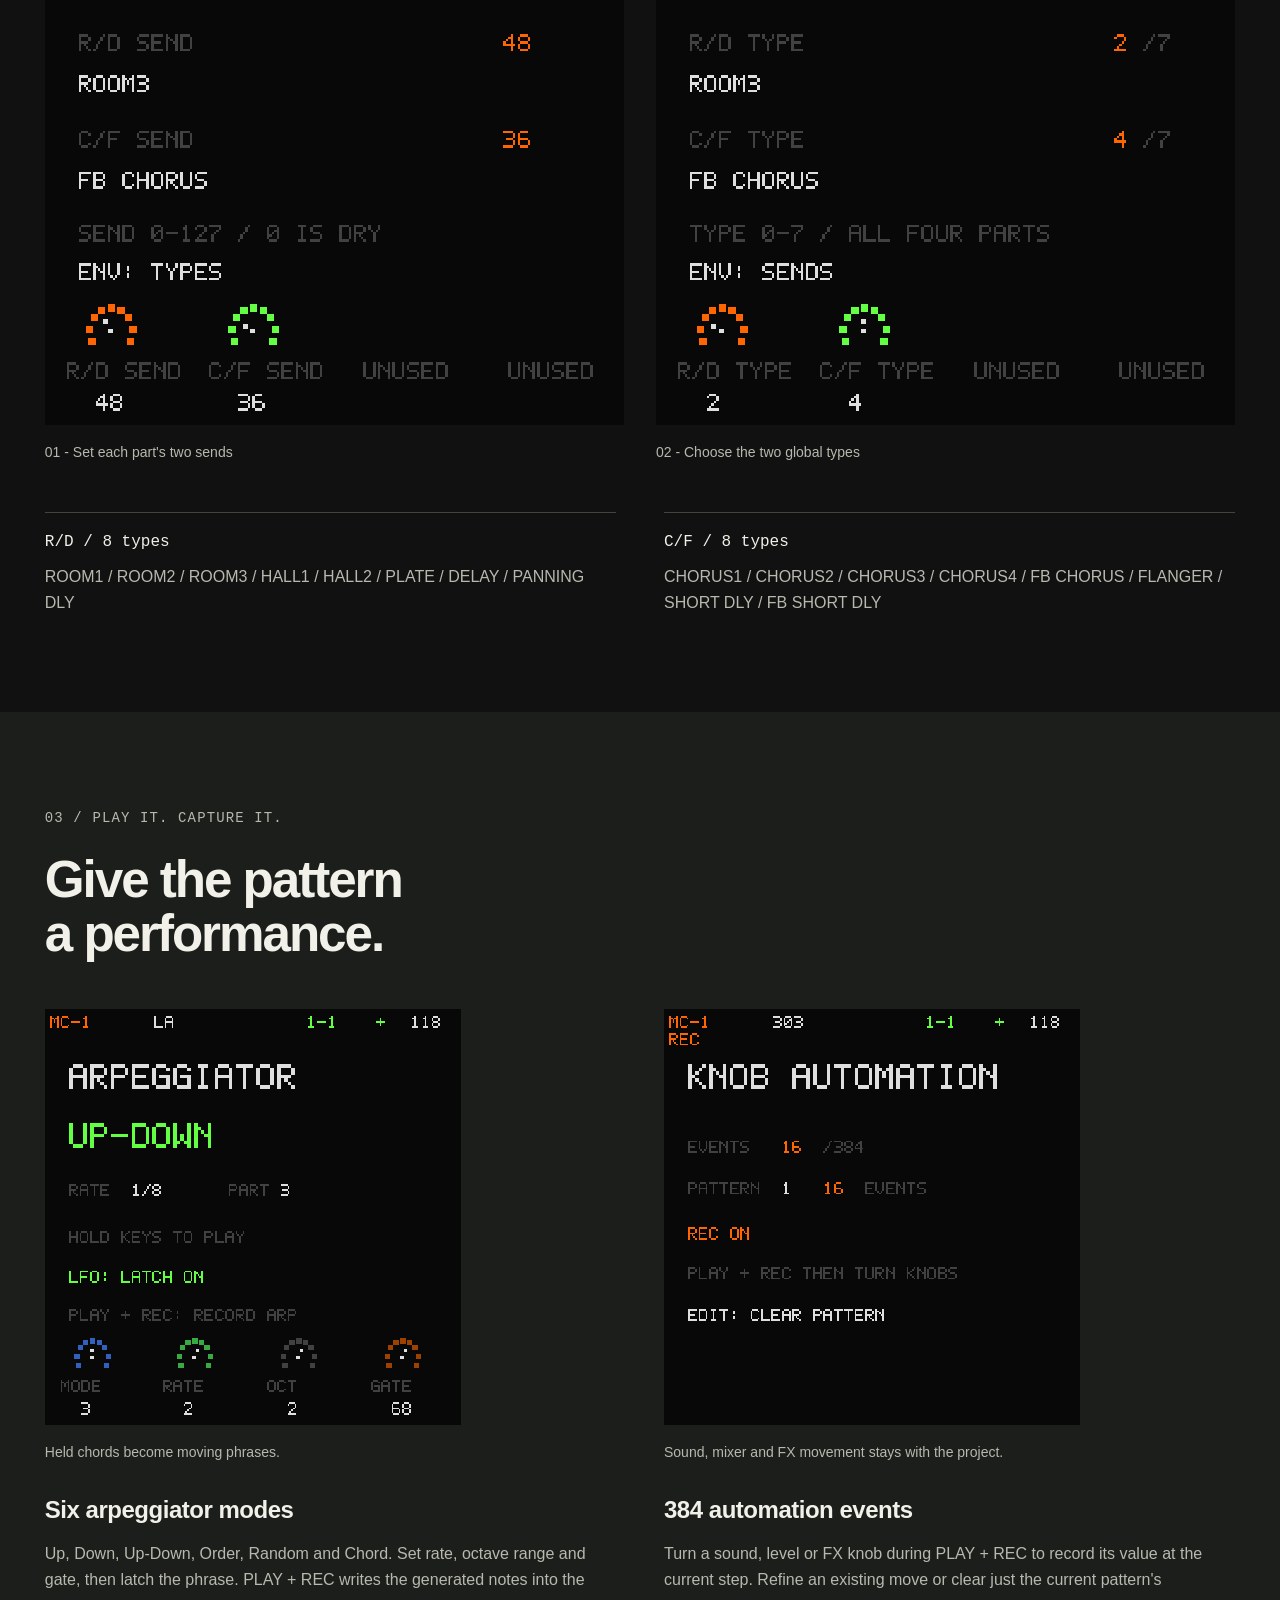
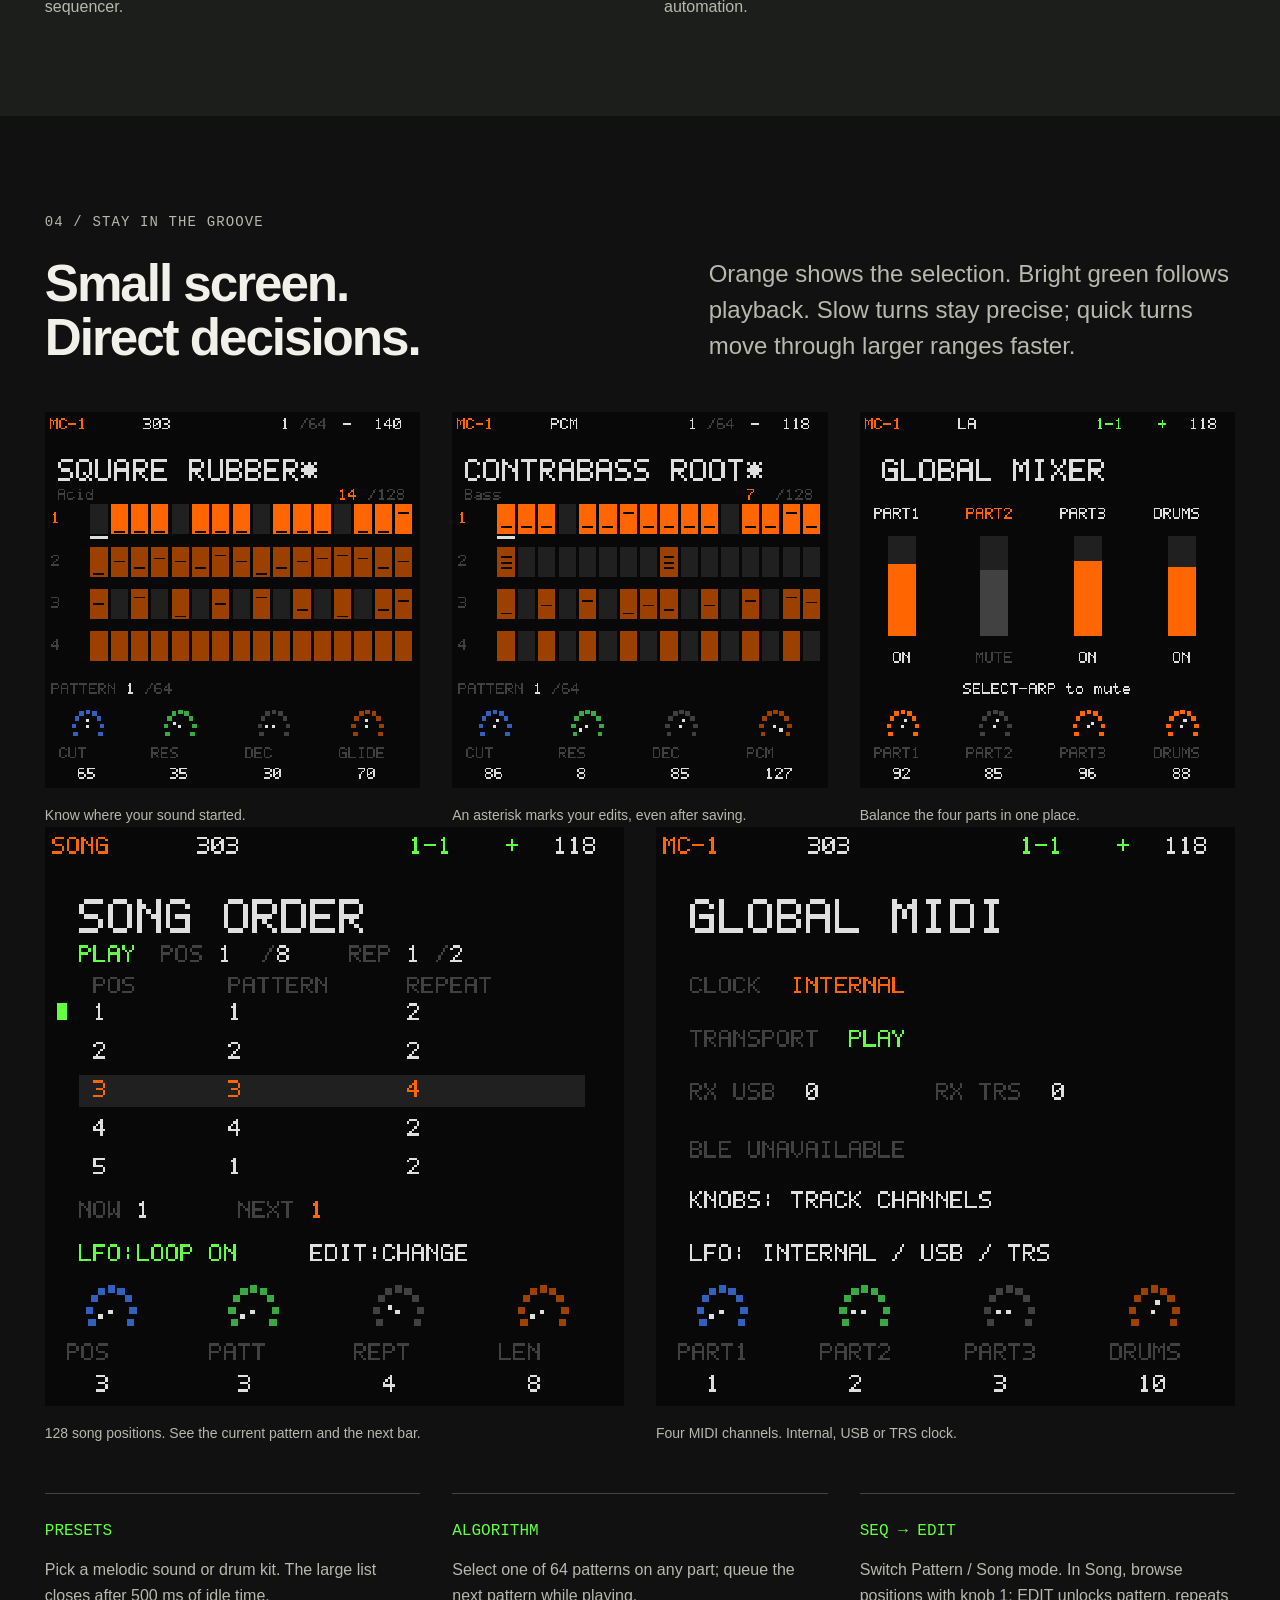
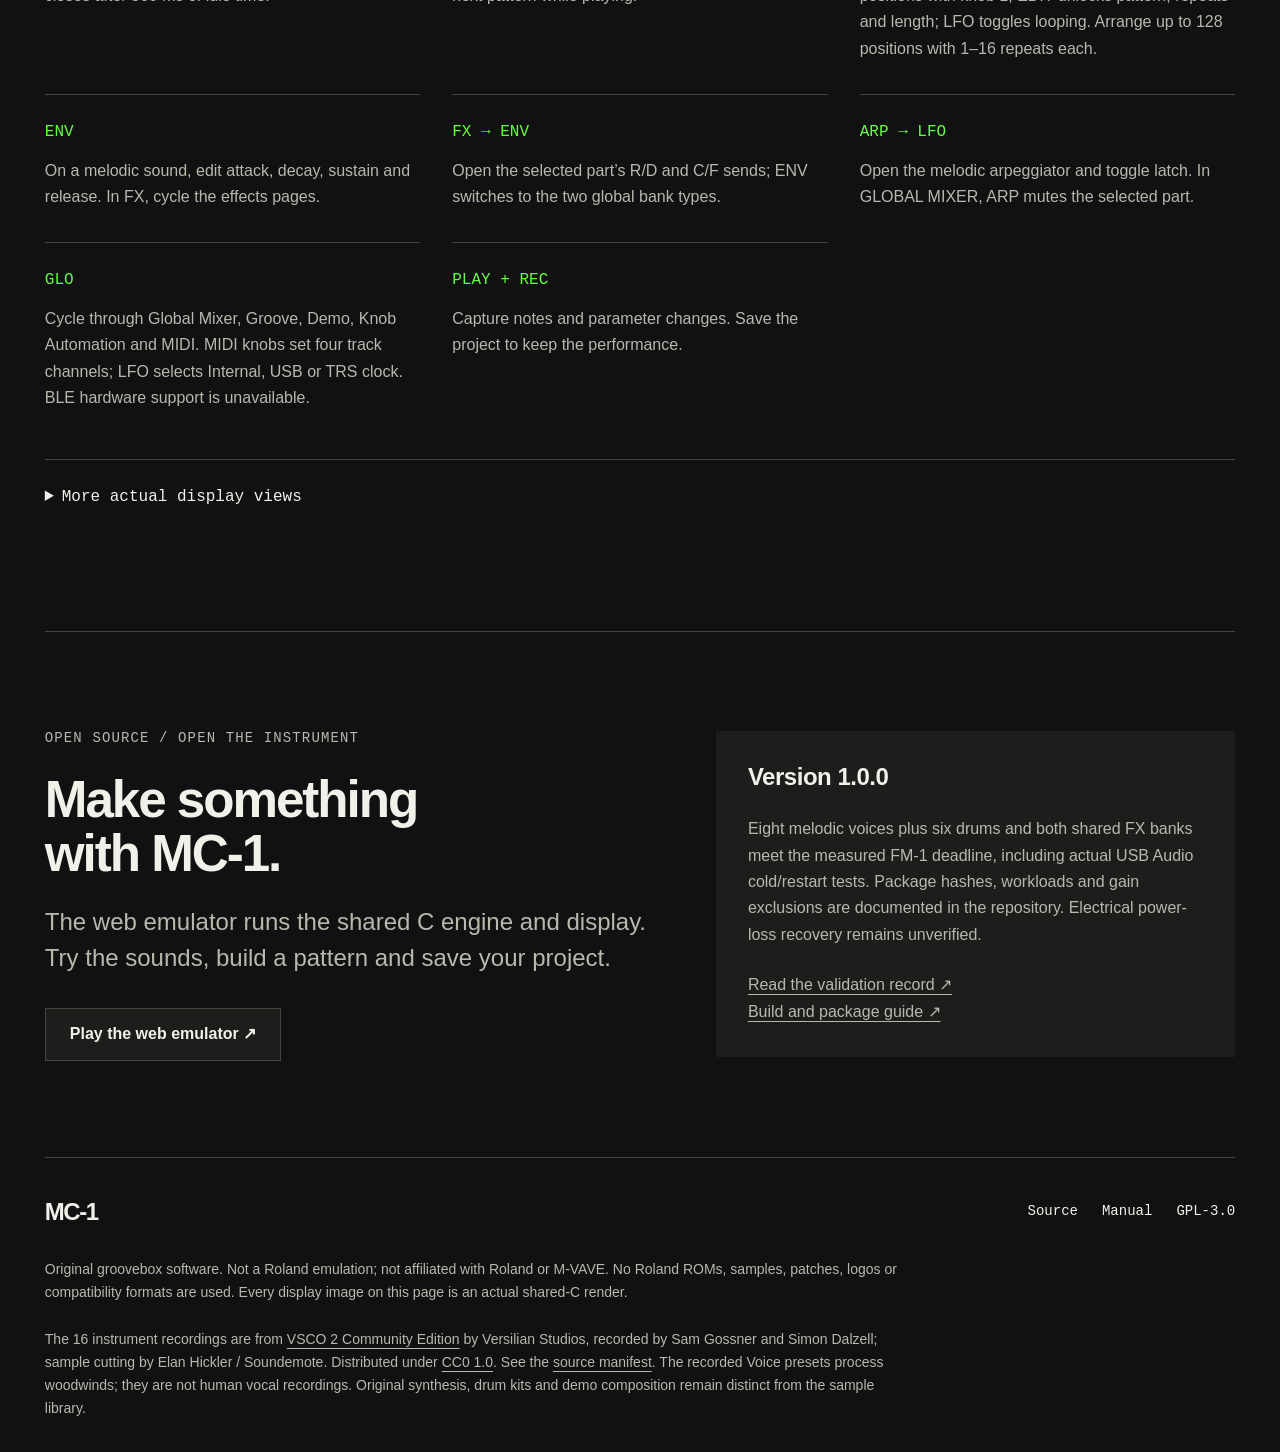
==== commit 4b1486f4: "1.0.0 DSP 최적화와 자동 연결 웹 인스톨러 및 영문 안내 통합" ====
--- a/site/index.html
+++ b/site/index.html
@@ -7,10 +7,10 @@
   <meta name="theme-color" content="#101110">
   <meta name="description" content="MC-1: an open-source groovebox with 128 sounds, eight drum kits, arpeggiation, step automation and hands-on effects. Play the shared C engine in your browser.">
   <meta property="og:title" content="MC-1 — Four parts. Your next groove.">
-  <meta property="og:description" content="128 sounds. Eight drum kits. Fifteen effects. An original open-source groovebox, ready to explore in the web emulator.">
+  <meta property="og:description" content="128 sounds. Eight drum kits. Two shared eight-type FX banks. An original open-source groovebox, ready to explore in the web emulator.">
   <meta property="og:type" content="website">
   <meta property="og:url" content="https://dspaudio.github.io/mc-1/">
-  <meta property="og:image" content="https://dspaudio.github.io/mc-1/assets/screens/home-playing-green.png">
+  <meta property="og:image" content="https://dspaudio.github.io/mc-1/assets/screens/v1-home.png">
   <link rel="canonical" href="https://dspaudio.github.io/mc-1/">
   <link rel="icon" href="assets/favicon.svg" type="image/svg+xml">
   <link rel="stylesheet" href="styles.css">
@@ -21,24 +21,25 @@
   <header class="masthead shell">
     <a class="wordmark" href="#main" aria-label="MC-1 home">MC-1<span class="status-dot" aria-hidden="true"></span></a>
     <nav aria-label="Main navigation">
-      <a href="#sounds">Sounds</a><a href="#performance">Performance</a><a href="#listen">Listen</a><a href="https://github.com/dspaudio/mc-1">Source ↗</a>
+      <a href="#sounds">Sounds</a><a href="#performance">Performance</a><a href="#listen">Listen</a><a href="install.html">Install firmware</a><a href="https://github.com/dspaudio/mc-1">Source ↗</a>
     </nav>
   </header>
   <main id="main">
     <section class="hero shell" aria-labelledby="hero-title">
       <div class="hero-copy">
-        <p class="eyebrow">Open-source groovebox / Experimental 0.3.0</p>
+        <p class="eyebrow">Open-source groovebox / Version 1.0.0</p>
         <h1 id="hero-title">MC-1</h1>
         <p class="hero-line">Four parts.<br>Your next groove.</p>
         <p class="lead">Acid lines, recorded instruments and punchy drums. Build a pattern, play a chord, turn a knob. Keep the moment.</p>
         <div class="actions">
-          <a class="button primary" href="https://dspaudio.github.io/mc-1-web/">Play the web emulator <span aria-hidden="true">↗</span></a>
+          <a class="button primary" href="install.html">Install on FM-1 <span aria-hidden="true">→</span></a>
+          <a class="button secondary" href="https://dspaudio.github.io/mc-1-web/">Play the web emulator <span aria-hidden="true">↗</span></a>
           <a class="button secondary" href="#listen">Hear MC-1 <span aria-hidden="true">↓</span></a>
         </div>
         <p class="hero-note">Original firmware for the M-VAVE FM-1.<br>Explore its shared C engine in your browser today.</p>
       </div>
       <figure class="hero-screen">
-        <div class="screen-frame"><img src="assets/screens/home-playing-green.png" width="240" height="240" fetchpriority="high" alt="Actual MC-1 display playing ACID SAW: four pattern rows, orange notes, green active steps and four sound controls."></div>
+        <div class="screen-frame"><img src="assets/screens/v1-home.png" width="240" height="240" fetchpriority="high" alt="Actual MC-1 display playing ACID SAW: four pattern rows, orange notes, green active steps and four sound controls."></div>
         <figcaption><span>Actual shared C display</span><span>240 × 240 pixels</span></figcaption>
       </figure>
     </section>
@@ -50,36 +51,35 @@
     <section id="sounds" class="section shell" aria-labelledby="sounds-title">
       <div class="section-heading"><p class="eyebrow">01 / Sound palette</p><h2 id="sounds-title">From the first note<br>to the last kick.</h2><p class="lead">Three melodic parts combine LA-inspired synthesis, a 303-inspired engine and real instrument recordings. A fourth part brings 16 lanes of synthesized drums.</p></div>
       <div class="sound-layout">
-        <figure class="screen-figure"><img src="assets/screens/preset-popup.png" width="240" height="240" loading="lazy" alt="The seven-row PRESETS list with CONTRABASS ROUND selected in orange, number 8 of 128."><figcaption>Turn PRESETS. Hear the sound immediately.</figcaption></figure>
+        <figure class="screen-figure"><img src="assets/screens/v1-presets.png" width="240" height="240" loading="lazy" alt="Actual 1.0.0 PRESETS browser with WOOD MALLET selected in orange, number 106 of 128."><figcaption>Turn PRESETS. Hear the sound immediately.</figcaption></figure>
         <div class="sound-copy"><h3>64 recorded-instrument presets.<br>16 real recordings.</h3><p>Piano, organ, mallets, harp, strings, woodwinds and brass sit alongside 64 original synthesis patches. Fourteen sound families keep all 128 presets easy to browse.</p><p>The recorded sounds use CC0 samples from VSCO 2 Community Edition. Their default mix is sample-only; lower PCM mix to blend in the oscillator.</p><a class="text-link" href="https://github.com/dspaudio/mc-1/blob/main/docs/PRESETS.md">Browse the complete sound list ↗</a></div>
-        <figure class="screen-figure"><img src="assets/screens/drums-playing-green.png" width="240" height="240" loading="lazy" alt="Actual drum pattern display with orange hits and a green active playback column."><figcaption>Sixteen lanes. Eight distinct kit recipes.</figcaption></figure>
+        <figure class="screen-figure"><img src="assets/screens/v1-drums.png" width="240" height="240" loading="lazy" alt="Actual 1.0.0 drum grid with kit, lane controls and active playback."><figcaption>Sixteen lanes. Eight distinct kit recipes.</figcaption></figure>
       </div>
       <div class="kit-line"><h3>Choose your kit</h3><p>BASE 808 <span>/</span> CLUB 909 <span>/</span> TIGHT 606 <span>/</span> VINTAGE <span>/</span> HOUSE <span>/</span> BREAK JUNGLE <span>/</span> IRON WORKS <span>/</span> ELECTRO LATIN</p></div>
     </section>
 
     <section id="listen" class="listening section" aria-labelledby="listen-title">
       <div class="shell listening-grid">
-        <div><p class="eyebrow">Press play / Actual engine audio</p><h2 id="listen-title">NEON SPIRAL</h2><p class="lead">A 32-bar journey through pattern changes, mutes and filter sweeps, with the original effects chain.</p><p>Rendered by the native host engine. This is an original MC-1 demo, not a recording from an FM-1 or Roland device.</p></div>
+        <div><p class="eyebrow">Press play / Actual engine audio</p><h2 id="listen-title">NEON SPIRAL</h2><p class="lead">A 32-bar journey through pattern changes, mutes and filter sweeps, with both shared FX banks.</p><p>Rendered by the native host engine. This is an original MC-1 demo, not a recording from an FM-1 or Roland device.</p></div>
         <div class="audio-block"><p class="audio-label" id="audio-title">MC-1 — NEON SPIRAL with FX</p><audio controls preload="none" aria-labelledby="audio-title"><source src="audio/mc-1-neon-spiral-fx.mp3" type="audio/mpeg">Your browser does not support embedded audio. Use the MP3 download below.</audio><a class="text-link" href="audio/mc-1-neon-spiral-fx.mp3" download>Download the 320 kbps MP3 ↓</a><p class="small">No autoplay. Playback starts when you choose.</p></div>
       </div>
     </section>
 
     <section class="section shell" aria-labelledby="fx-title">
-      <div class="section-heading wide"><p class="eyebrow">02 / Shape the space</p><h2 id="fx-title">Fifteen ways to color it.<br>Every track. The master, too.</h2><p class="lead">Independent delay, reverb, drive and modulation, plus high-pass and low-pass filters. Press FX to move between the selected track and master.</p></div>
-      <div class="screen-grid three">
-        <figure class="screen-figure"><img src="assets/screens/fx-amounts.png" width="240" height="240" loading="lazy" alt="Track effects AMOUNTS page showing DELAY, REVERB, DRIVE and MOD controls."><figcaption>01 — Set the amount</figcaption></figure>
-        <figure class="screen-figure"><img src="assets/screens/fx-types.png" width="240" height="240" loading="lazy" alt="Track effects TYPES page showing the chosen delay, reverb, drive and modulation algorithms."><figcaption>02 — Choose the character</figcaption></figure>
-        <figure class="screen-figure"><img src="assets/screens/fx-filters.png" width="240" height="240" loading="lazy" alt="Track effects FILTERS page with independent high-pass and low-pass controls."><figcaption>03 — Carve out the space</figcaption></figure>
+      <div class="section-heading wide"><p class="eyebrow">02 / Shape the space</p><h2 id="fx-title">Two FX banks.<br>Sixteen choices.</h2><p class="lead">Send each part independently into shared reverb/delay and chorus/flanger banks. ENV switches between part sends and global types. The master stays volume and limiter only.</p></div>
+      <div class="screen-grid two">
+        <figure class="screen-figure"><img src="assets/screens/v1-fx-sends.png" width="240" height="240" loading="lazy" alt="Actual 1.0.0 FX SENDS page with R/D and C/F amounts for the selected part."><figcaption>01 - Set each part's two sends</figcaption></figure>
+        <figure class="screen-figure"><img src="assets/screens/v1-fx-types.png" width="240" height="240" loading="lazy" alt="Actual 1.0.0 FX TYPES page selecting the shared R/D and C/F algorithms."><figcaption>02 - Choose the two global types</figcaption></figure>
       </div>
-      <dl class="effects-list"><div><dt>Delay / 4</dt><dd>Digital · Tape · Pingpong · Multitap</dd></div><div><dt>Reverb / 4</dt><dd>Room · Hall · Plate · Spring</dd></div><div><dt>Drive / 4</dt><dd>Soft · Hard · Fold · Fuzz</dd></div><div><dt>Modulation / 3</dt><dd>Chorus · Phaser · Flanger</dd></div></dl>
+      <dl class="effects-list"><div><dt>R/D / 8 types</dt><dd>ROOM1 / ROOM2 / ROOM3 / HALL1 / HALL2 / PLATE / DELAY / PANNING DLY</dd></div><div><dt>C/F / 8 types</dt><dd>CHORUS1 / CHORUS2 / CHORUS3 / CHORUS4 / FB CHORUS / FLANGER / SHORT DLY / FB SHORT DLY</dd></div></dl>
     </section>
 
     <section id="performance" class="performance section" aria-labelledby="performance-title">
       <div class="shell">
         <div class="section-heading"><p class="eyebrow">03 / Play it. Capture it.</p><h2 id="performance-title">Give the pattern<br>a performance.</h2></div>
         <div class="performance-grid">
-          <article><figure class="screen-figure"><img src="assets/screens/arp-updown-latch.png" width="240" height="240" loading="lazy" alt="Arpeggiator set to UP-DOWN, sixteenth notes, three octaves, 75 percent gate and latch enabled in green."><figcaption>Held chords become moving phrases.</figcaption></figure><h3>Six arpeggiator modes</h3><p>Up, Down, Up-Down, Order, Random and Chord. Set rate, octave range and gate, then latch the phrase. PLAY + REC writes the generated notes into the sequencer.</p></article>
-          <article><figure class="screen-figure"><img src="assets/screens/automation-full.png" width="240" height="240" loading="lazy" alt="KNOB AUTOMATION display showing the full 384-event project capacity and the current pattern count."><figcaption>Sound, mixer and FX movement stays with the project.</figcaption></figure><h3>384 automation events</h3><p>Turn a sound, level or FX knob during PLAY + REC to record its value at the current step. Refine an existing move or clear just the current pattern's automation.</p></article>
+          <article><figure class="screen-figure"><img src="assets/screens/v1-arp.png" width="240" height="240" loading="lazy" alt="Actual 1.0.0 arpeggiator with mode, rate, octave range and gate controls."><figcaption>Held chords become moving phrases.</figcaption></figure><h3>Six arpeggiator modes</h3><p>Up, Down, Up-Down, Order, Random and Chord. Set rate, octave range and gate, then latch the phrase. PLAY + REC writes the generated notes into the sequencer.</p></article>
+          <article><figure class="screen-figure"><img src="assets/screens/v1-automation.png" width="240" height="240" loading="lazy" alt="Actual 1.0.0 KNOB AUTOMATION display with project capacity and current-pattern usage."><figcaption>Sound, mixer and FX movement stays with the project.</figcaption></figure><h3>384 automation events</h3><p>Turn a sound, level or FX knob during PLAY + REC to record its value at the current step. Refine an existing move or clear just the current pattern's automation.</p></article>
         </div>
       </div>
     </section>
@@ -89,17 +89,17 @@
       <div class="screen-grid three">
         <figure class="screen-figure"><img src="assets/screens/neon-spiral-origin.png" width="240" height="240" loading="lazy" alt="NEON SPIRAL demo sound retaining its source preset name on the home display."><figcaption>Know where your sound started.</figcaption></figure>
         <figure class="screen-figure"><img src="assets/screens/preset-origin-star.png" width="240" height="240" loading="lazy" alt="An edited sound showing its original preset name with an asterisk."><figcaption>An asterisk marks your edits, even after saving.</figcaption></figure>
-        <figure class="screen-figure"><img src="assets/screens/master-filters.png" width="240" height="240" loading="lazy" alt="Master FILTERS display with high-pass and low-pass controls."><figcaption>Switch from one track to the whole mix.</figcaption></figure>
+        <figure class="screen-figure"><img src="assets/screens/v1-mixer.png" width="240" height="240" loading="lazy" alt="Actual 1.0.0 GLOBAL MIXER display with four part levels."><figcaption>Balance the four parts in one place.</figcaption></figure>
       </div>
       <div class="screen-grid two">
-        <figure class="screen-figure"><img src="assets/screens/song-playing-128.png" width="240" height="240" loading="lazy" alt="Actual SONG EDIT display at position 128 of 128, pattern 64, sixteen repeats and loop enabled, with separate position, pattern, repeat and length knobs."><figcaption>128 song positions. See the current pattern and the next bar.</figcaption></figure>
-        <figure class="screen-figure"><img src="assets/screens/midi-internal.png" width="240" height="240" loading="lazy" alt="GLOBAL MIDI display showing Internal clock, stopped transport, USB and TRS receive counters, four track channel controls and BLE unavailable."><figcaption>Four MIDI channels. Internal, USB or TRS clock.</figcaption></figure>
+        <figure class="screen-figure"><img src="assets/screens/v1-song.png" width="240" height="240" loading="lazy" alt="Actual 1.0.0 SONG EDIT page with position, pattern, repeat and length controls."><figcaption>128 song positions. See the current pattern and the next bar.</figcaption></figure>
+        <figure class="screen-figure"><img src="assets/screens/v1-midi.png" width="240" height="240" loading="lazy" alt="Actual 1.0.0 GLOBAL MIDI display with Internal clock, receive counters, four track channels and BLE unavailable."><figcaption>Four MIDI channels. Internal, USB or TRS clock.</figcaption></figure>
       </div>
-      <dl class="control-guide"><div><dt>PRESETS</dt><dd>Pick a melodic sound or drum kit. The large list closes after 500 ms of idle time.</dd></div><div><dt>ALGORITHM</dt><dd>Select one of 64 patterns on any part; queue the next pattern while playing.</dd></div><div><dt>SEQ → EDIT</dt><dd>Switch Pattern / Song mode. In Song, browse positions with knob 1; EDIT unlocks pattern, repeats and length; LFO toggles looping. Arrange up to 128 positions with 1–16 repeats each.</dd></div><div><dt>ENV</dt><dd>On a melodic sound, edit attack, decay, sustain and release. In FX, cycle the effects pages.</dd></div><div><dt>FX → ENV</dt><dd>Open track effects, press FX again for master, then use ENV for amounts, types or filters.</dd></div><div><dt>ARP → LFO</dt><dd>Open the melodic arpeggiator and toggle latch. In GLOBAL MIXER, ARP mutes the selected part.</dd></div><div><dt>GLO</dt><dd>Cycle through Global Mixer, Groove, Demo, Knob Automation and MIDI. MIDI knobs set four track channels; LFO selects Internal, USB or TRS clock. BLE hardware support is unavailable.</dd></div><div><dt>PLAY + REC</dt><dd>Capture notes and parameter changes. Save the project to keep the performance.</dd></div></dl>
+      <dl class="control-guide"><div><dt>PRESETS</dt><dd>Pick a melodic sound or drum kit. The large list closes after 500 ms of idle time.</dd></div><div><dt>ALGORITHM</dt><dd>Select one of 64 patterns on any part; queue the next pattern while playing.</dd></div><div><dt>SEQ → EDIT</dt><dd>Switch Pattern / Song mode. In Song, browse positions with knob 1; EDIT unlocks pattern, repeats and length; LFO toggles looping. Arrange up to 128 positions with 1–16 repeats each.</dd></div><div><dt>ENV</dt><dd>On a melodic sound, edit attack, decay, sustain and release. In FX, cycle the effects pages.</dd></div><div><dt>FX → ENV</dt><dd>Open the selected part’s R/D and C/F sends; ENV switches to the two global bank types.</dd></div><div><dt>ARP → LFO</dt><dd>Open the melodic arpeggiator and toggle latch. In GLOBAL MIXER, ARP mutes the selected part.</dd></div><div><dt>GLO</dt><dd>Cycle through Global Mixer, Groove, Demo, Knob Automation and MIDI. MIDI knobs set four track channels; LFO selects Internal, USB or TRS clock. BLE hardware support is unavailable.</dd></div><div><dt>PLAY + REC</dt><dd>Capture notes and parameter changes. Save the project to keep the performance.</dd></div></dl>
       <details class="extra-screens"><summary>More actual display views</summary><div class="screen-grid two"><figure class="screen-figure"><img src="assets/screens/arp-off.png" width="240" height="240" loading="lazy" alt="The arpeggiator page with mode set to OFF."><figcaption>ARP off — ordinary live playing.</figcaption></figure><figure class="screen-figure"><img src="assets/screens/automation-pattern-cleared.png" width="240" height="240" loading="lazy" alt="Automation page after clearing the current pattern's recorded knob movements."><figcaption>Clear one pattern while retaining the rest.</figcaption></figure></div></details>
     </section>
 
-    <section class="closing section shell" aria-labelledby="try-title"><div><p class="eyebrow">Open source / Open the instrument</p><h2 id="try-title">Make something<br>with MC-1.</h2><p class="lead">The web emulator runs the shared C engine and display. Try the sounds, build a pattern and save your project.</p><a class="button primary" href="https://dspaudio.github.io/mc-1-web/">Play the web emulator ↗</a></div><aside class="release-note" aria-labelledby="release-title"><h3 id="release-title">Experimental 0.3.0</h3><p>Host engine, sequencer, display and storage validation are documented in the repository. FM-1 boot, listening, stability, control calibration and audio deadlines have not been tested on hardware.</p><p><a href="https://github.com/dspaudio/mc-1/blob/main/docs/VALIDATION.md">Read the validation record ↗</a><br><a href="https://github.com/dspaudio/mc-1/blob/main/BUILDING.md">Build and package guide ↗</a></p></aside></section>
+    <section class="closing section shell" aria-labelledby="try-title"><div><p class="eyebrow">Open source / Open the instrument</p><h2 id="try-title">Make something<br>with MC-1.</h2><p class="lead">The web emulator runs the shared C engine and display. Try the sounds, build a pattern and save your project.</p><a class="button secondary" href="https://dspaudio.github.io/mc-1-web/">Play the web emulator ↗</a></div><aside class="release-note" aria-labelledby="release-title"><h3 id="release-title">Version 1.0.0</h3><p>Eight melodic voices plus six drums and both shared FX banks meet the measured FM-1 deadline, including actual USB Audio cold/restart tests. Package hashes, workloads and gain exclusions are documented in the repository. Electrical power-loss recovery remains unverified.</p><p><a href="https://github.com/dspaudio/mc-1/blob/main/docs/VALIDATION.md">Read the validation record ↗</a><br><a href="https://github.com/dspaudio/mc-1/blob/main/BUILDING.md">Build and package guide ↗</a></p></aside></section>
   </main>
   <footer class="footer shell">
     <div class="footer-top"><a class="wordmark" href="#main">MC-1</a><nav aria-label="Project resources"><a href="https://github.com/dspaudio/mc-1">Source</a><a href="https://github.com/dspaudio/mc-1/blob/main/README.md">Manual</a><a href="https://github.com/dspaudio/mc-1/blob/main/LICENSE">GPL-3.0</a></nav></div>
--- a/site/styles.css
+++ b/site/styles.css
@@ -115,7 +115,7 @@
   .sound-layout { grid-template-columns: .8fr 1.2fr .8fr; }
   .sound-copy { grid-column: auto; grid-row: auto; }
   .listening-grid, .workflow-heading, .closing { grid-template-columns: 1.2fr 1fr; }
-  .effects-list { grid-template-columns: repeat(4, minmax(0, 1fr)); }
+  .effects-list { grid-template-columns: repeat(2, minmax(0, 1fr)); }
   .control-guide { grid-template-columns: repeat(3, minmax(0, 1fr)); }
 }
 @media (max-width: 699px) {
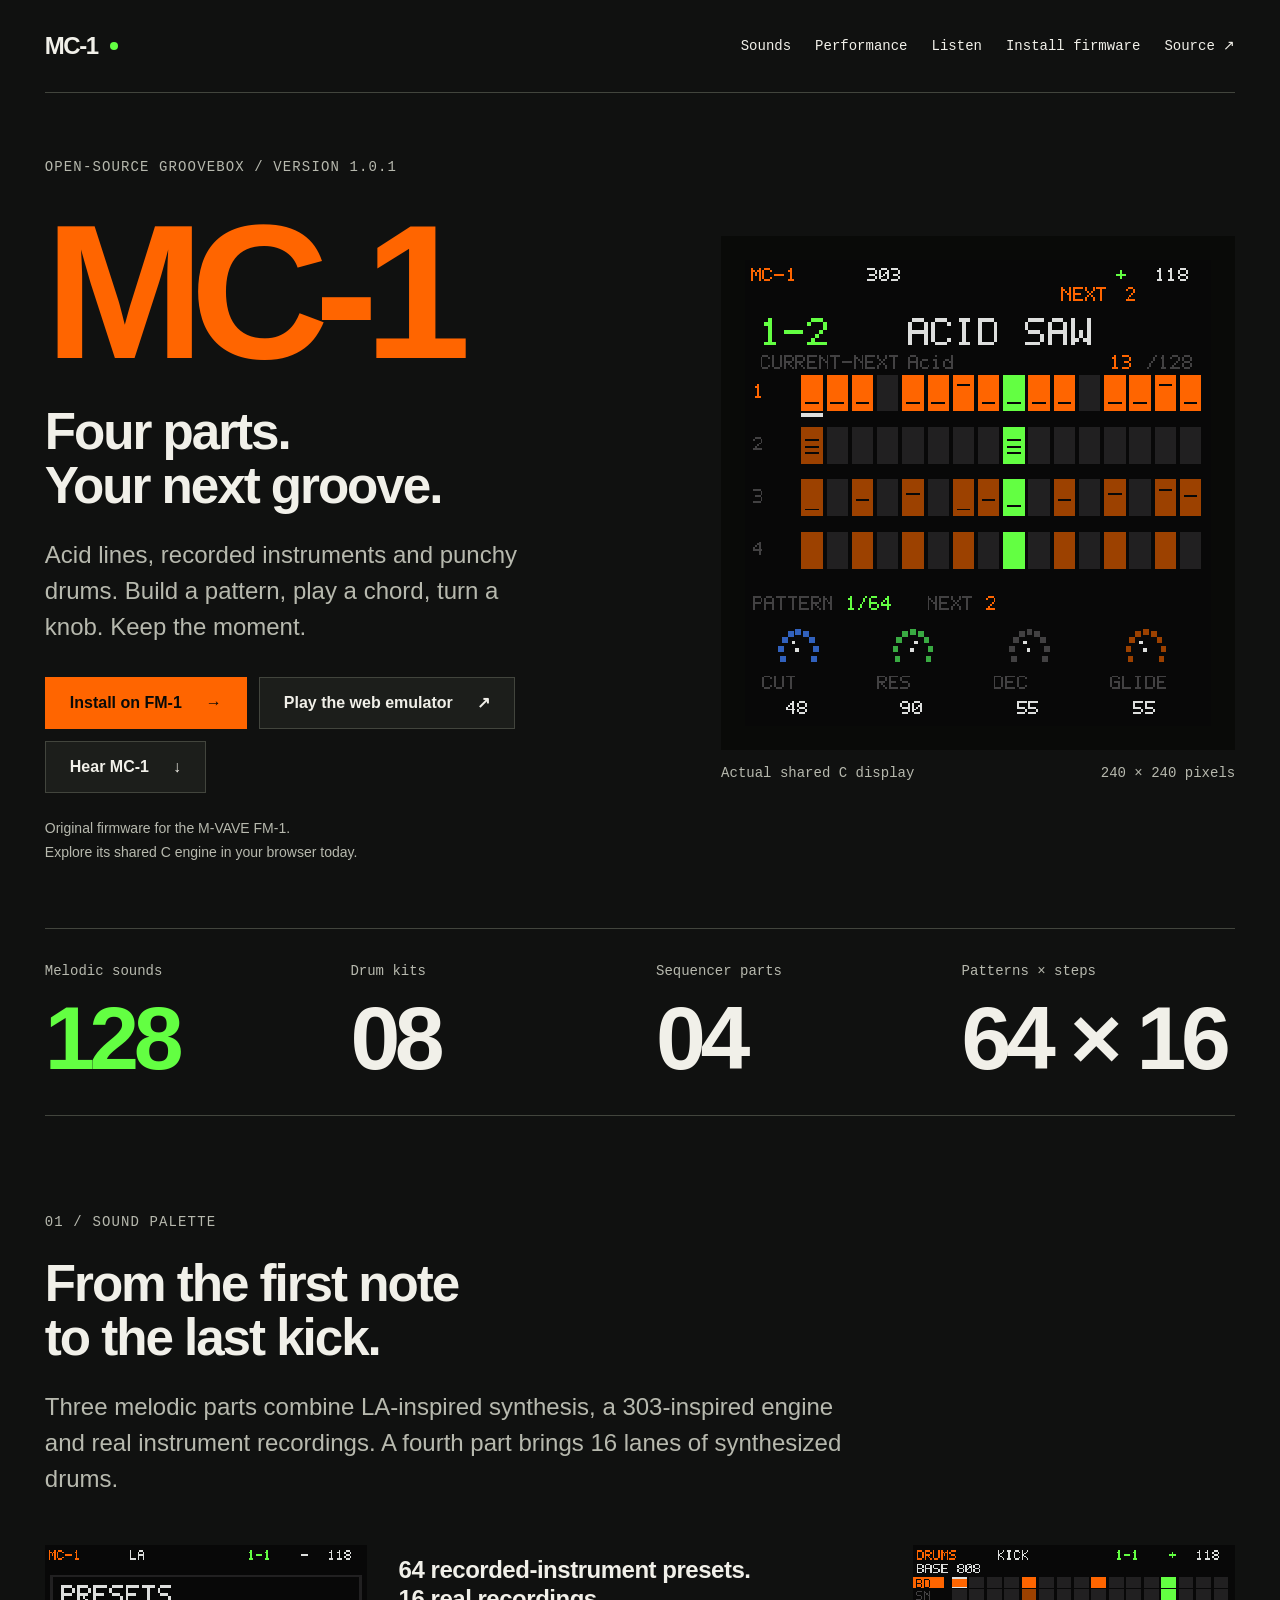
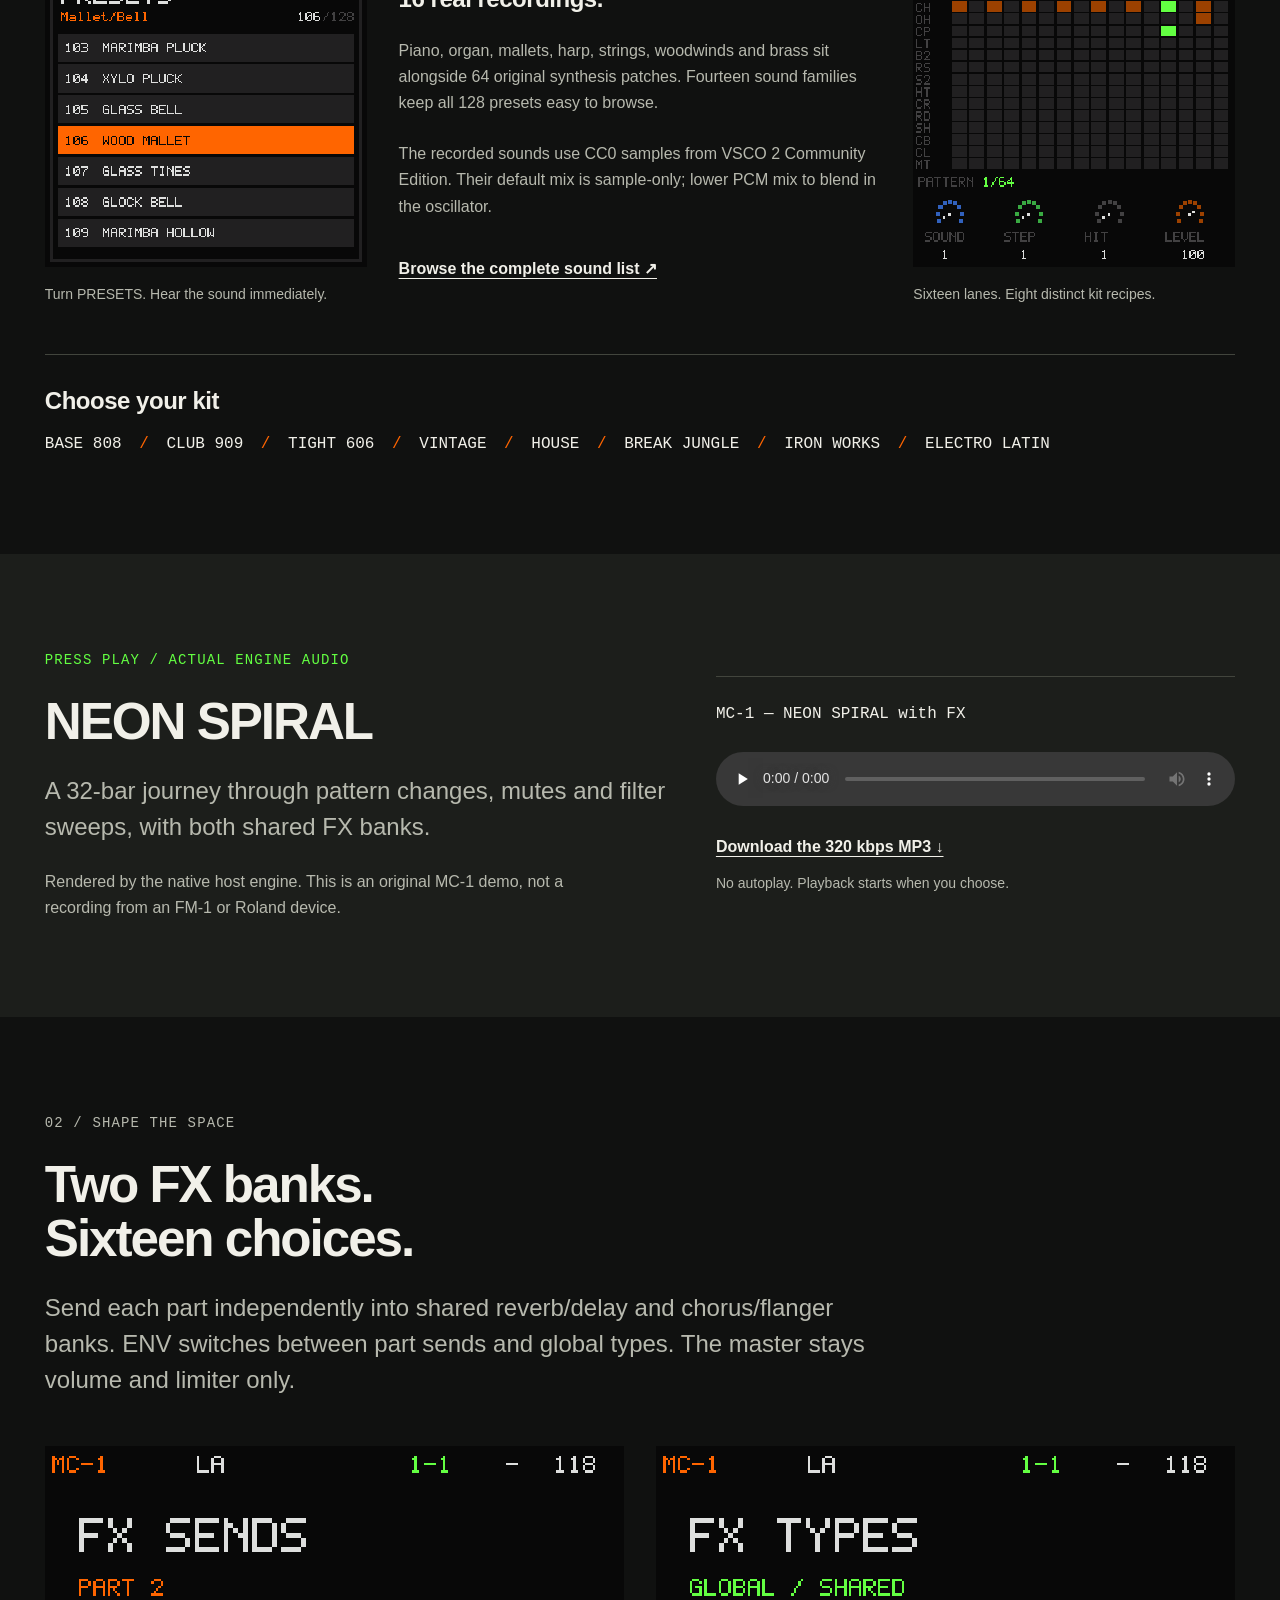
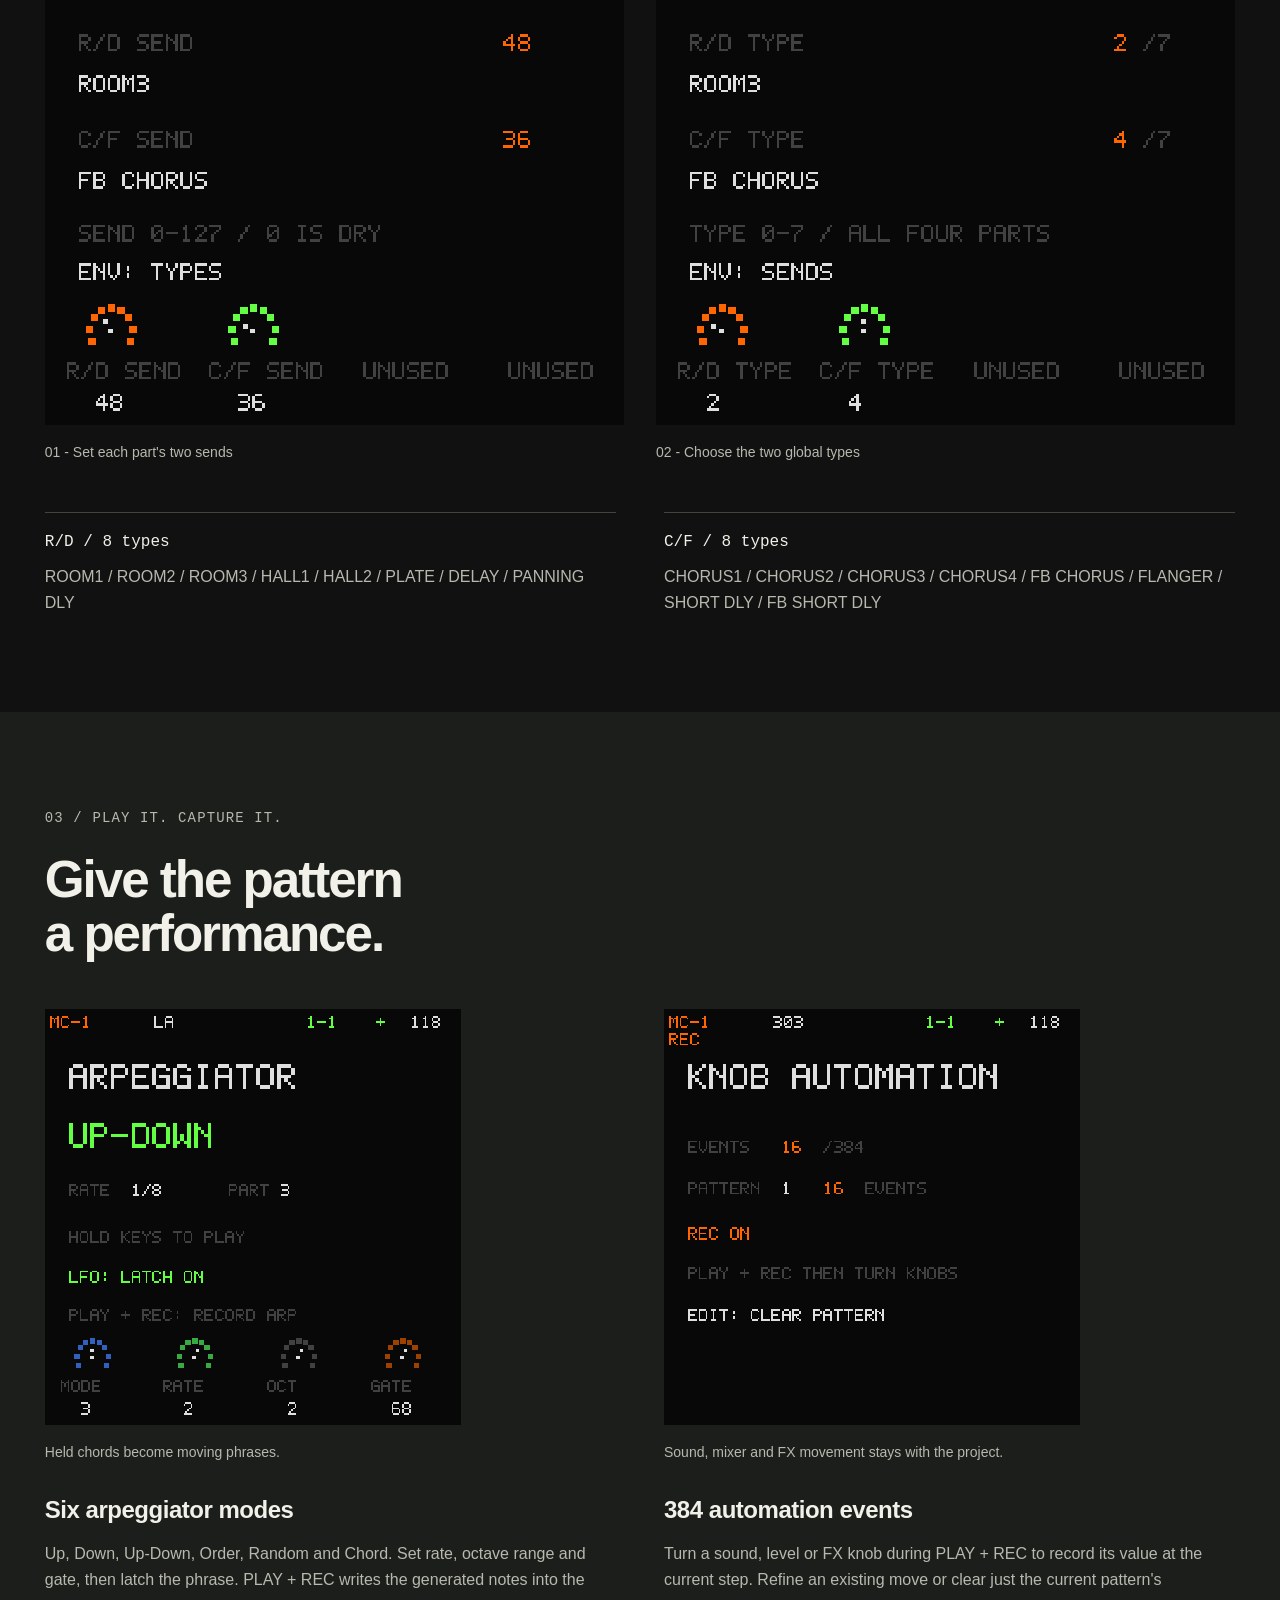
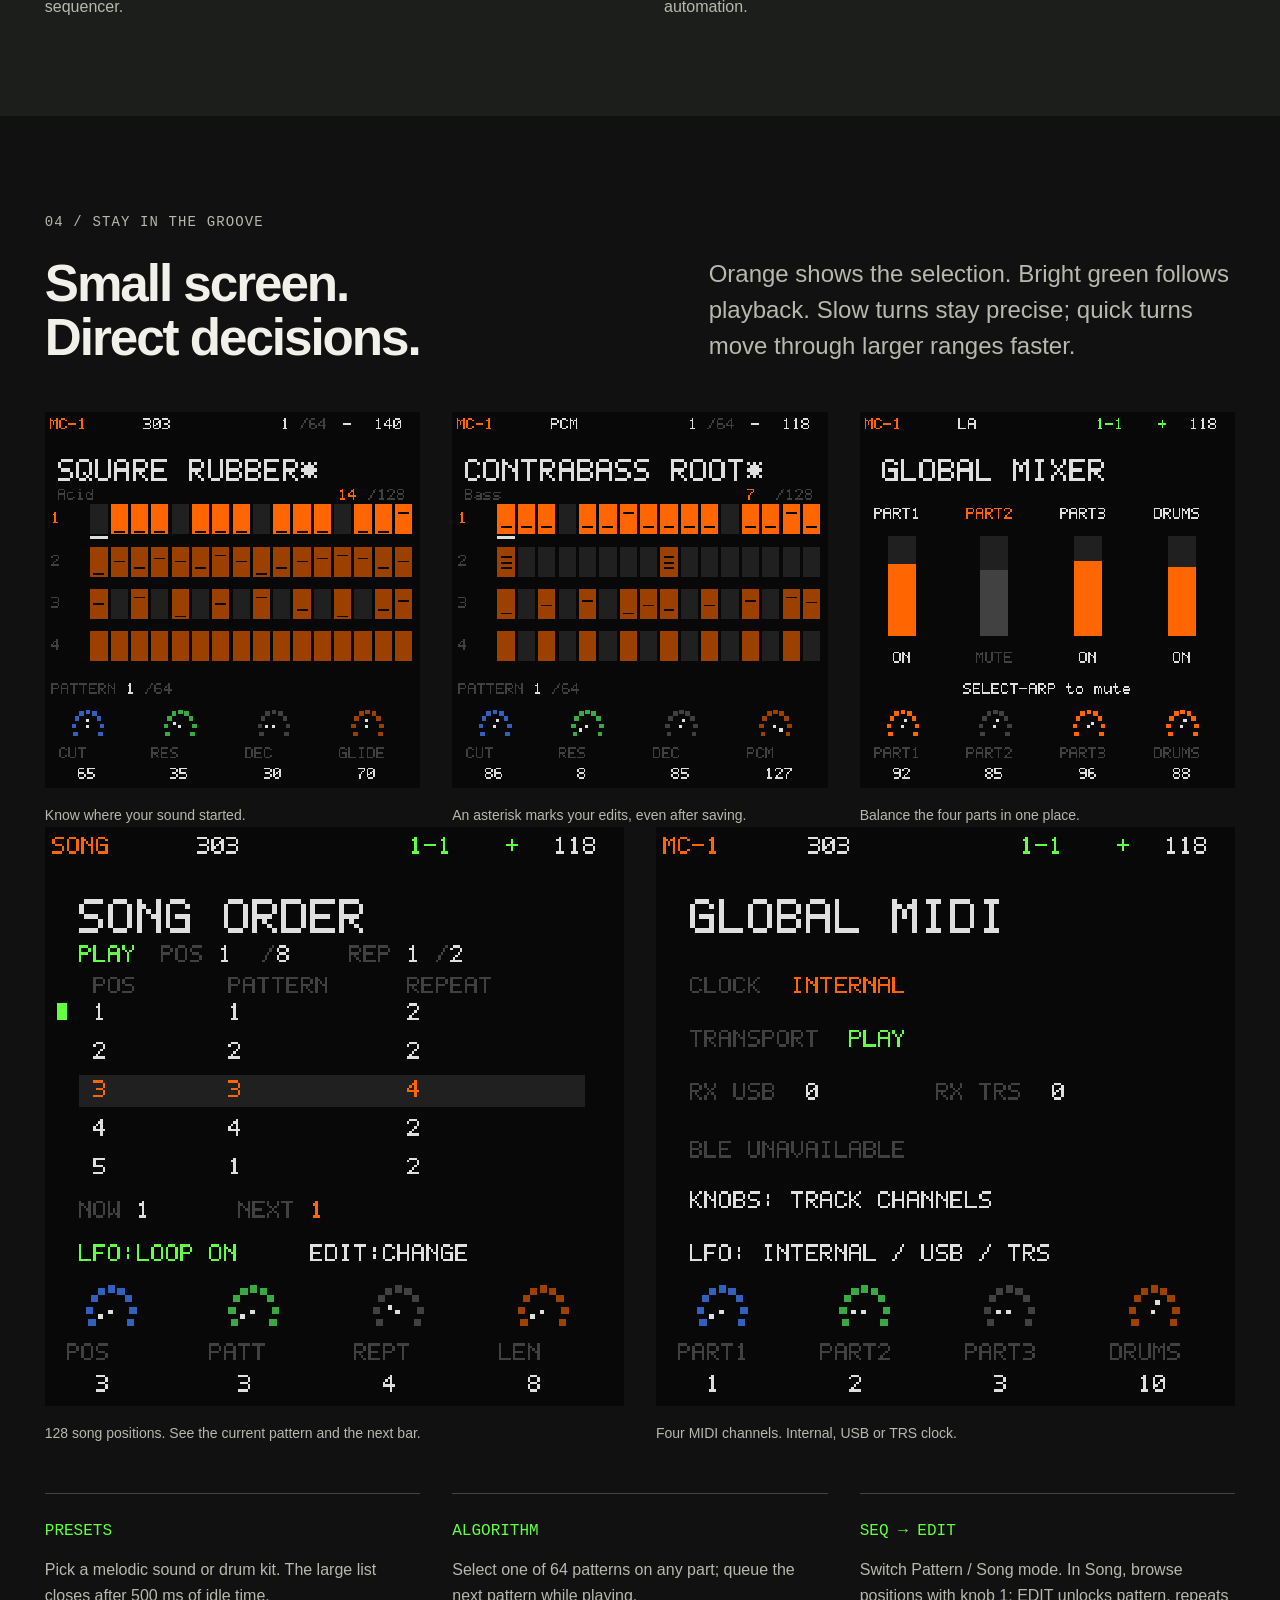
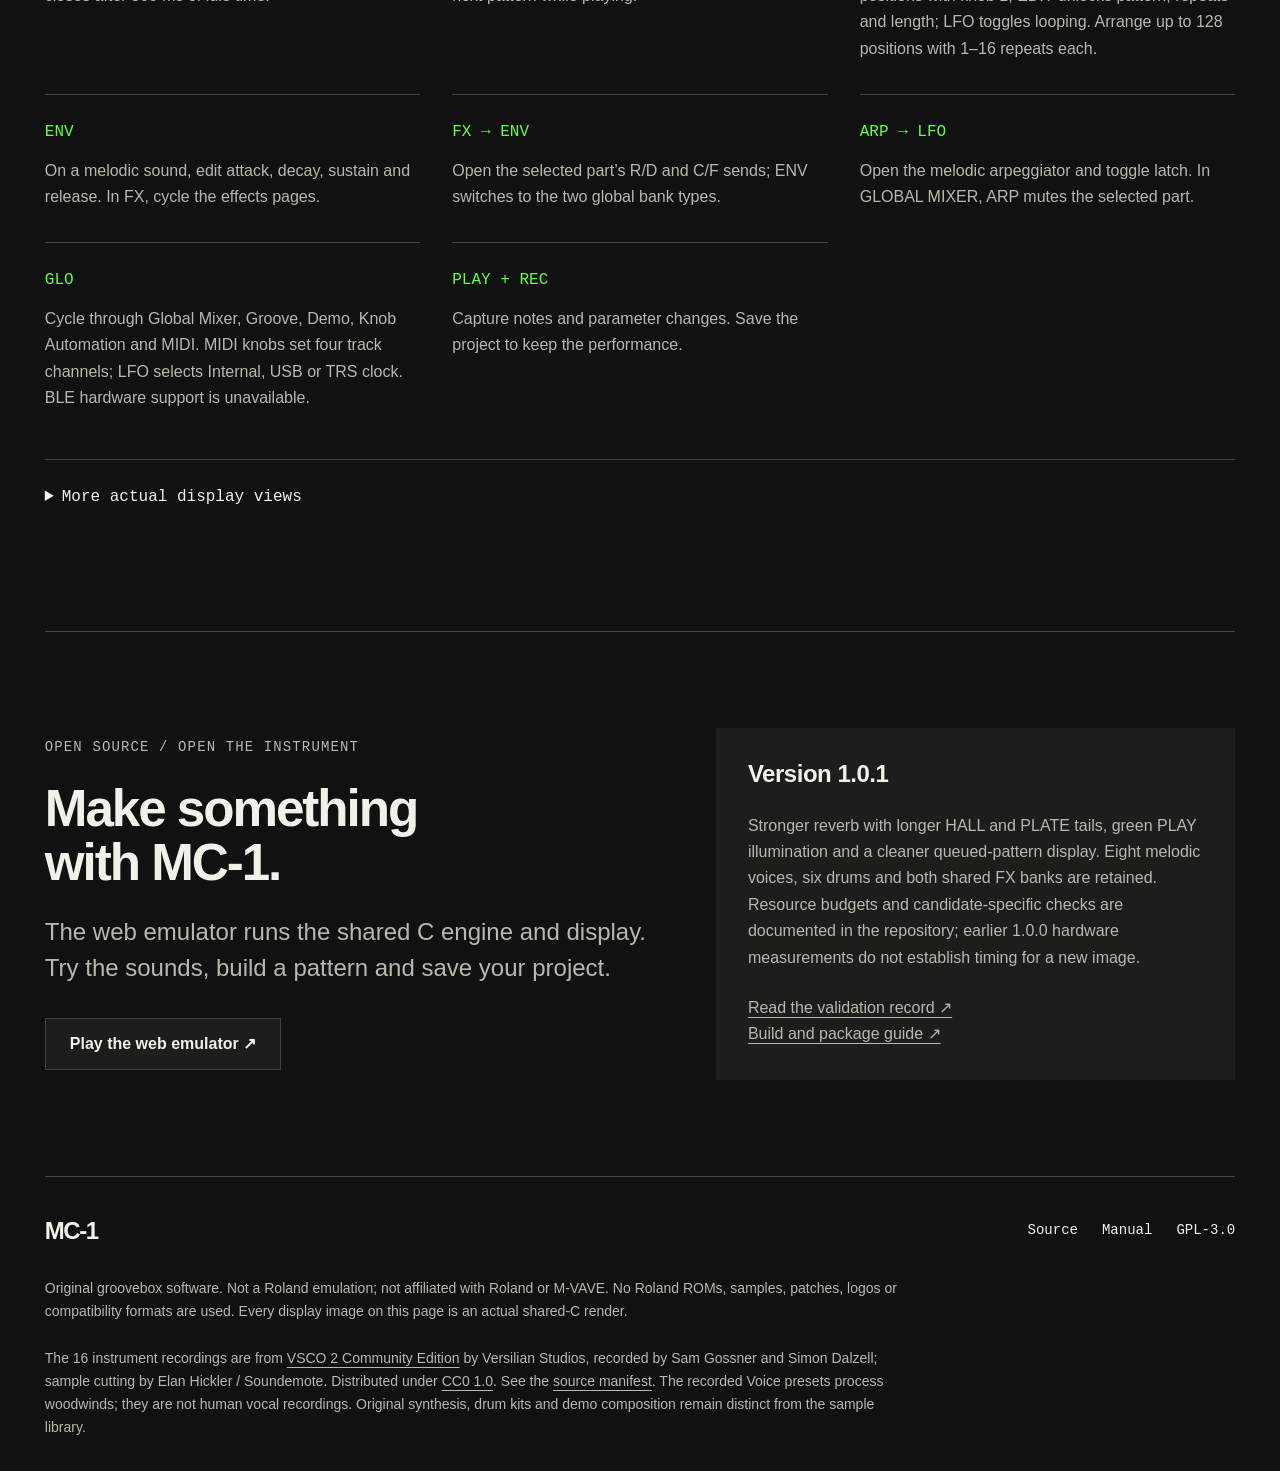
==== commit 3f0fb2ed: "1.0.1 리버브와 기본 FX 및 믹서 PAN과 PLAY 표시 개선" ====
--- a/site/index.html
+++ b/site/index.html
@@ -27,7 +27,7 @@
   <main id="main">
     <section class="hero shell" aria-labelledby="hero-title">
       <div class="hero-copy">
-        <p class="eyebrow">Open-source groovebox / Version 1.0.0</p>
+        <p class="eyebrow">Open-source groovebox / Version 1.0.1</p>
         <h1 id="hero-title">MC-1</h1>
         <p class="hero-line">Four parts.<br>Your next groove.</p>
         <p class="lead">Acid lines, recorded instruments and punchy drums. Build a pattern, play a chord, turn a knob. Keep the moment.</p>
@@ -99,7 +99,7 @@
       <details class="extra-screens"><summary>More actual display views</summary><div class="screen-grid two"><figure class="screen-figure"><img src="assets/screens/arp-off.png" width="240" height="240" loading="lazy" alt="The arpeggiator page with mode set to OFF."><figcaption>ARP off — ordinary live playing.</figcaption></figure><figure class="screen-figure"><img src="assets/screens/automation-pattern-cleared.png" width="240" height="240" loading="lazy" alt="Automation page after clearing the current pattern's recorded knob movements."><figcaption>Clear one pattern while retaining the rest.</figcaption></figure></div></details>
     </section>
 
-    <section class="closing section shell" aria-labelledby="try-title"><div><p class="eyebrow">Open source / Open the instrument</p><h2 id="try-title">Make something<br>with MC-1.</h2><p class="lead">The web emulator runs the shared C engine and display. Try the sounds, build a pattern and save your project.</p><a class="button secondary" href="https://dspaudio.github.io/mc-1-web/">Play the web emulator ↗</a></div><aside class="release-note" aria-labelledby="release-title"><h3 id="release-title">Version 1.0.0</h3><p>Eight melodic voices plus six drums and both shared FX banks meet the measured FM-1 deadline, including actual USB Audio cold/restart tests. Package hashes, workloads and gain exclusions are documented in the repository. Electrical power-loss recovery remains unverified.</p><p><a href="https://github.com/dspaudio/mc-1/blob/main/docs/VALIDATION.md">Read the validation record ↗</a><br><a href="https://github.com/dspaudio/mc-1/blob/main/BUILDING.md">Build and package guide ↗</a></p></aside></section>
+    <section class="closing section shell" aria-labelledby="try-title"><div><p class="eyebrow">Open source / Open the instrument</p><h2 id="try-title">Make something<br>with MC-1.</h2><p class="lead">The web emulator runs the shared C engine and display. Try the sounds, build a pattern and save your project.</p><a class="button secondary" href="https://dspaudio.github.io/mc-1-web/">Play the web emulator ↗</a></div><aside class="release-note" aria-labelledby="release-title"><h3 id="release-title">Version 1.0.1</h3><p>Stronger reverb with longer HALL and PLATE tails, green PLAY illumination and a cleaner queued-pattern display. Eight melodic voices, six drums and both shared FX banks are retained. Resource budgets and candidate-specific checks are documented in the repository; earlier 1.0.0 hardware measurements do not establish timing for a new image.</p><p><a href="https://github.com/dspaudio/mc-1/blob/main/docs/VALIDATION.md">Read the validation record ↗</a><br><a href="https://github.com/dspaudio/mc-1/blob/main/BUILDING.md">Build and package guide ↗</a></p></aside></section>
   </main>
   <footer class="footer shell">
     <div class="footer-top"><a class="wordmark" href="#main">MC-1</a><nav aria-label="Project resources"><a href="https://github.com/dspaudio/mc-1">Source</a><a href="https://github.com/dspaudio/mc-1/blob/main/README.md">Manual</a><a href="https://github.com/dspaudio/mc-1/blob/main/LICENSE">GPL-3.0</a></nav></div>
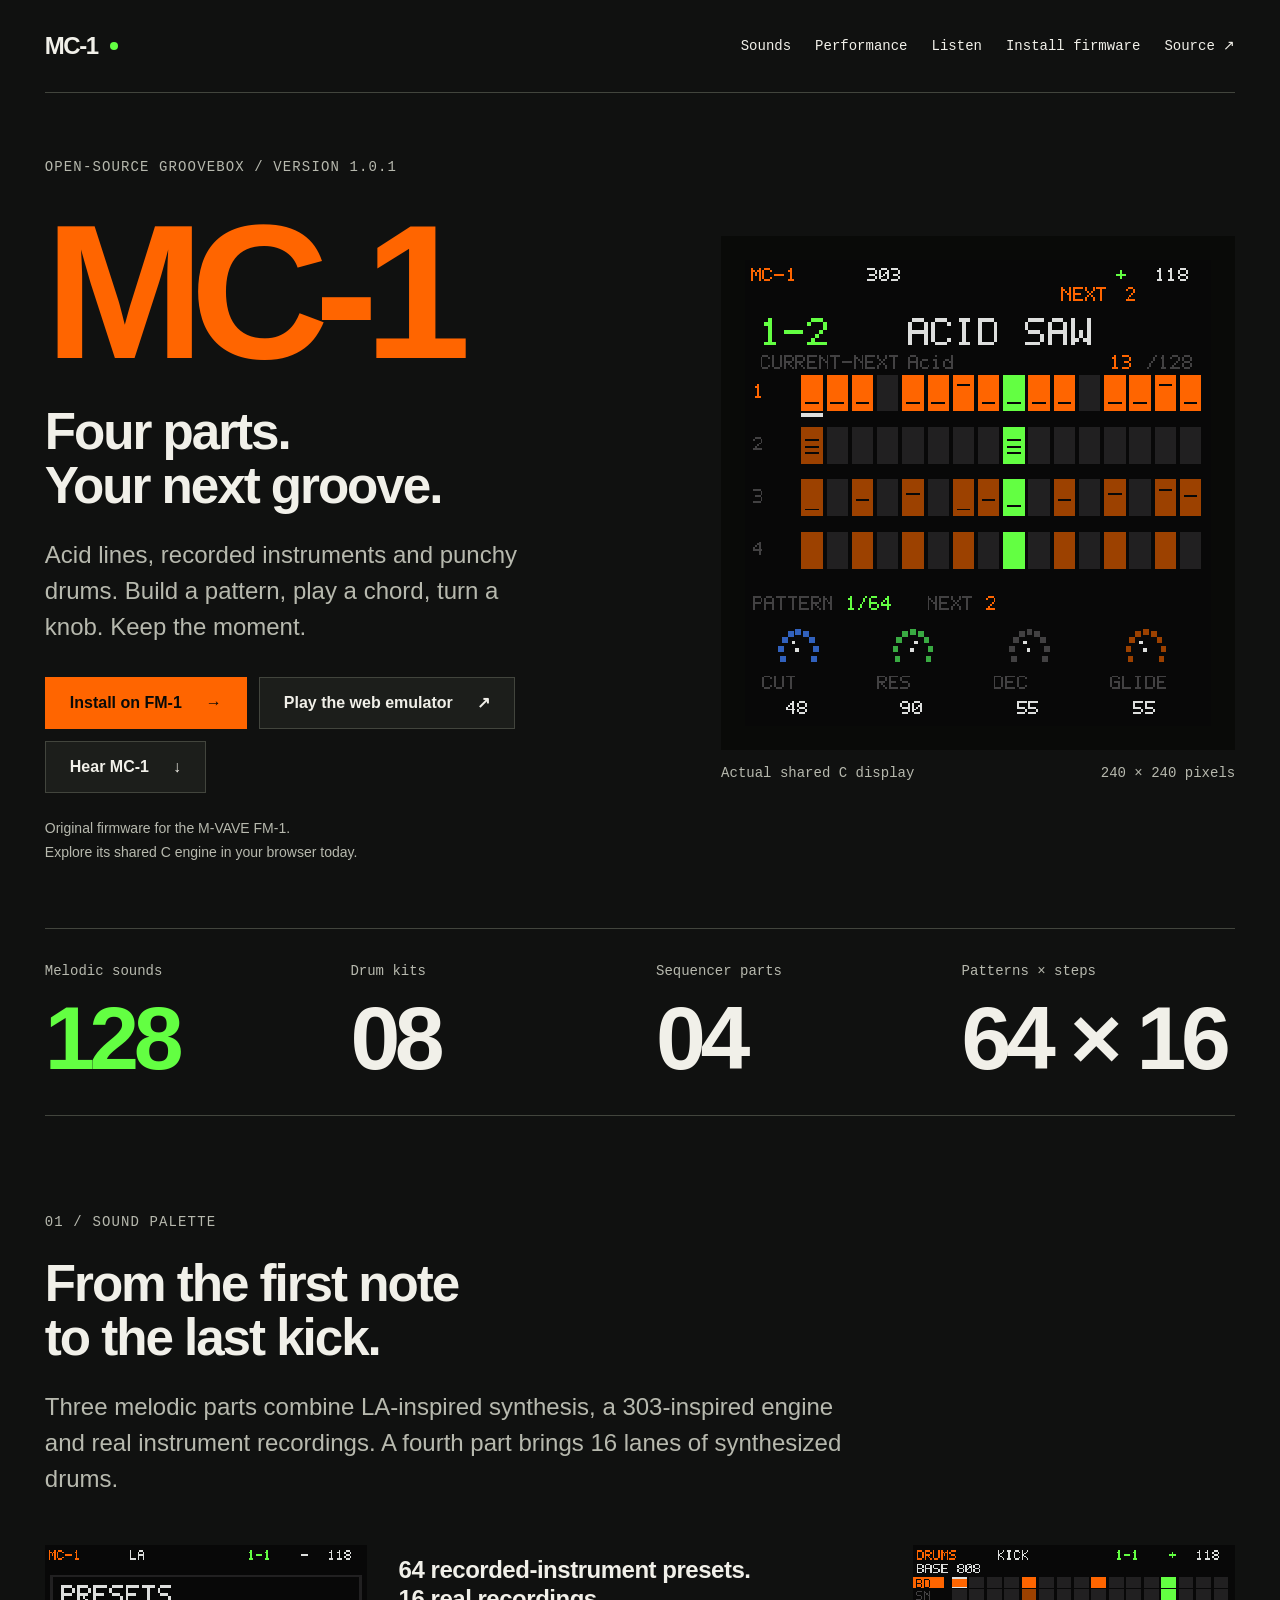
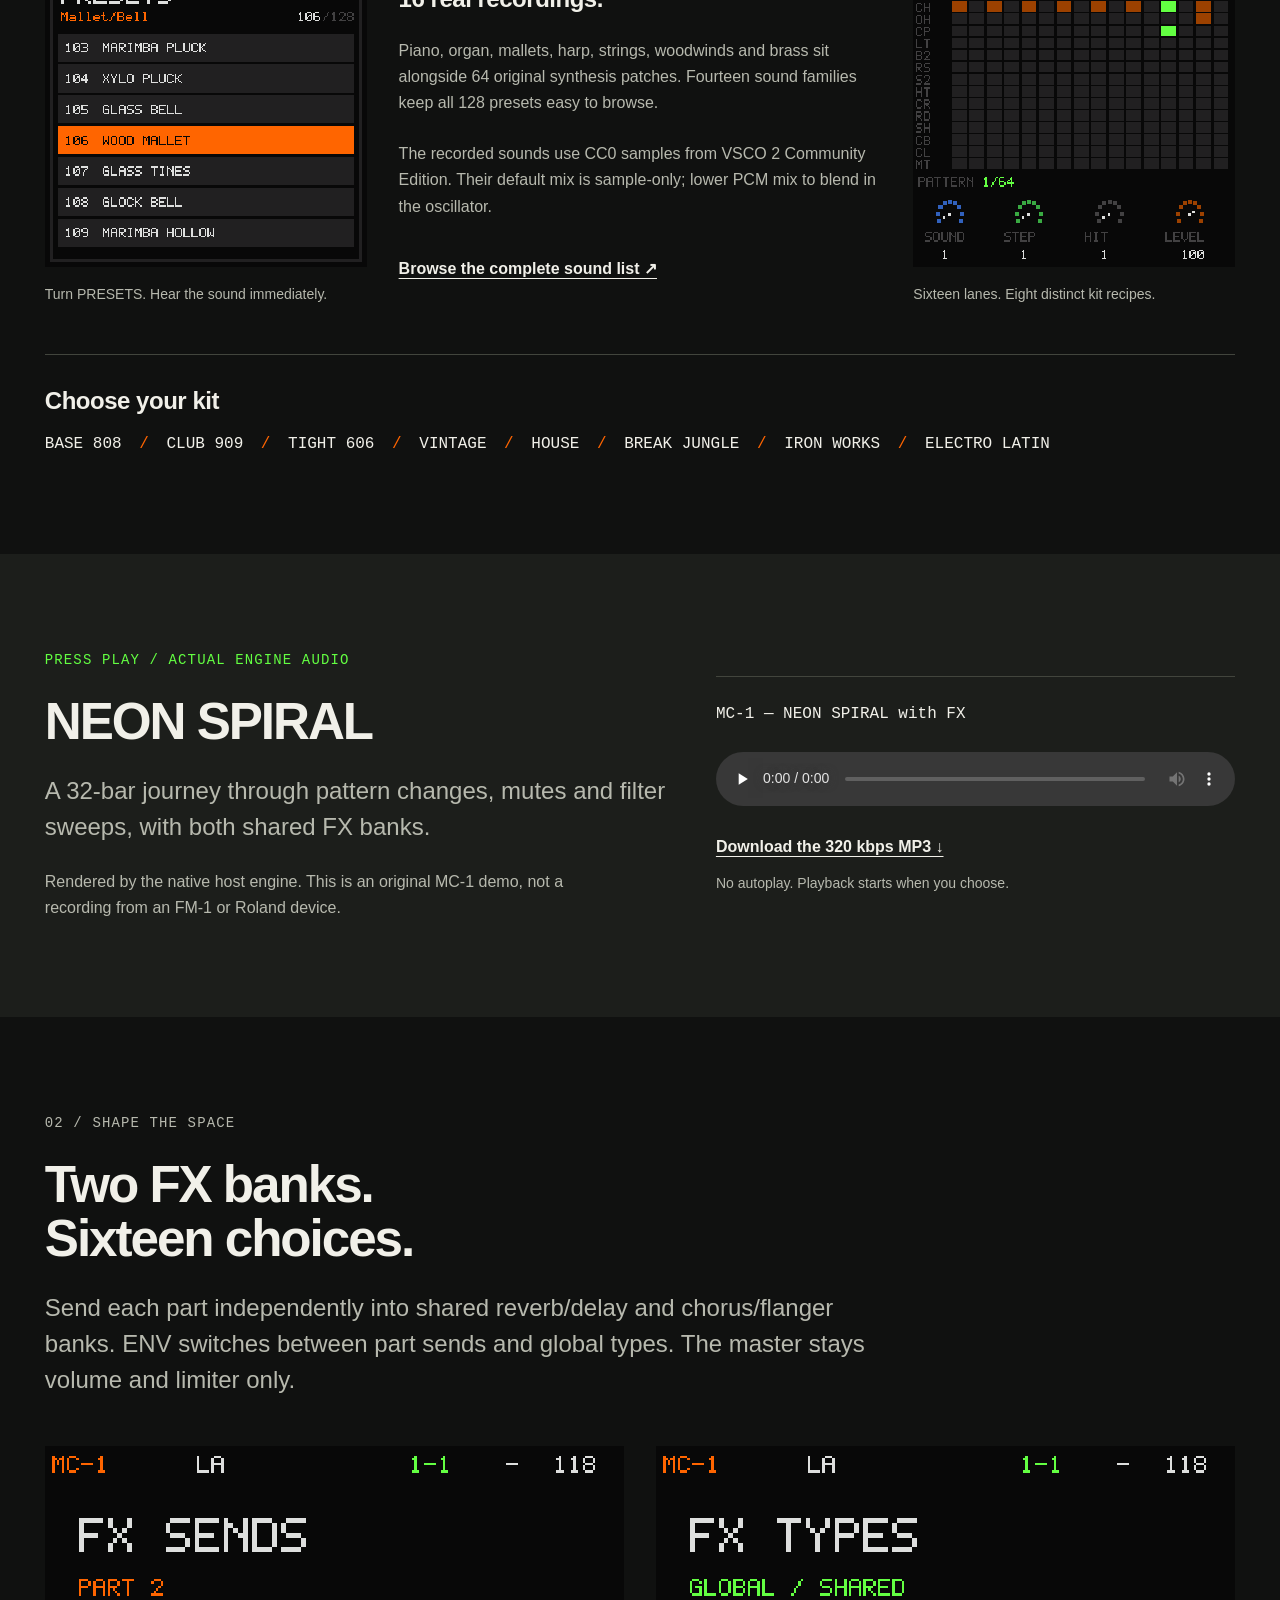
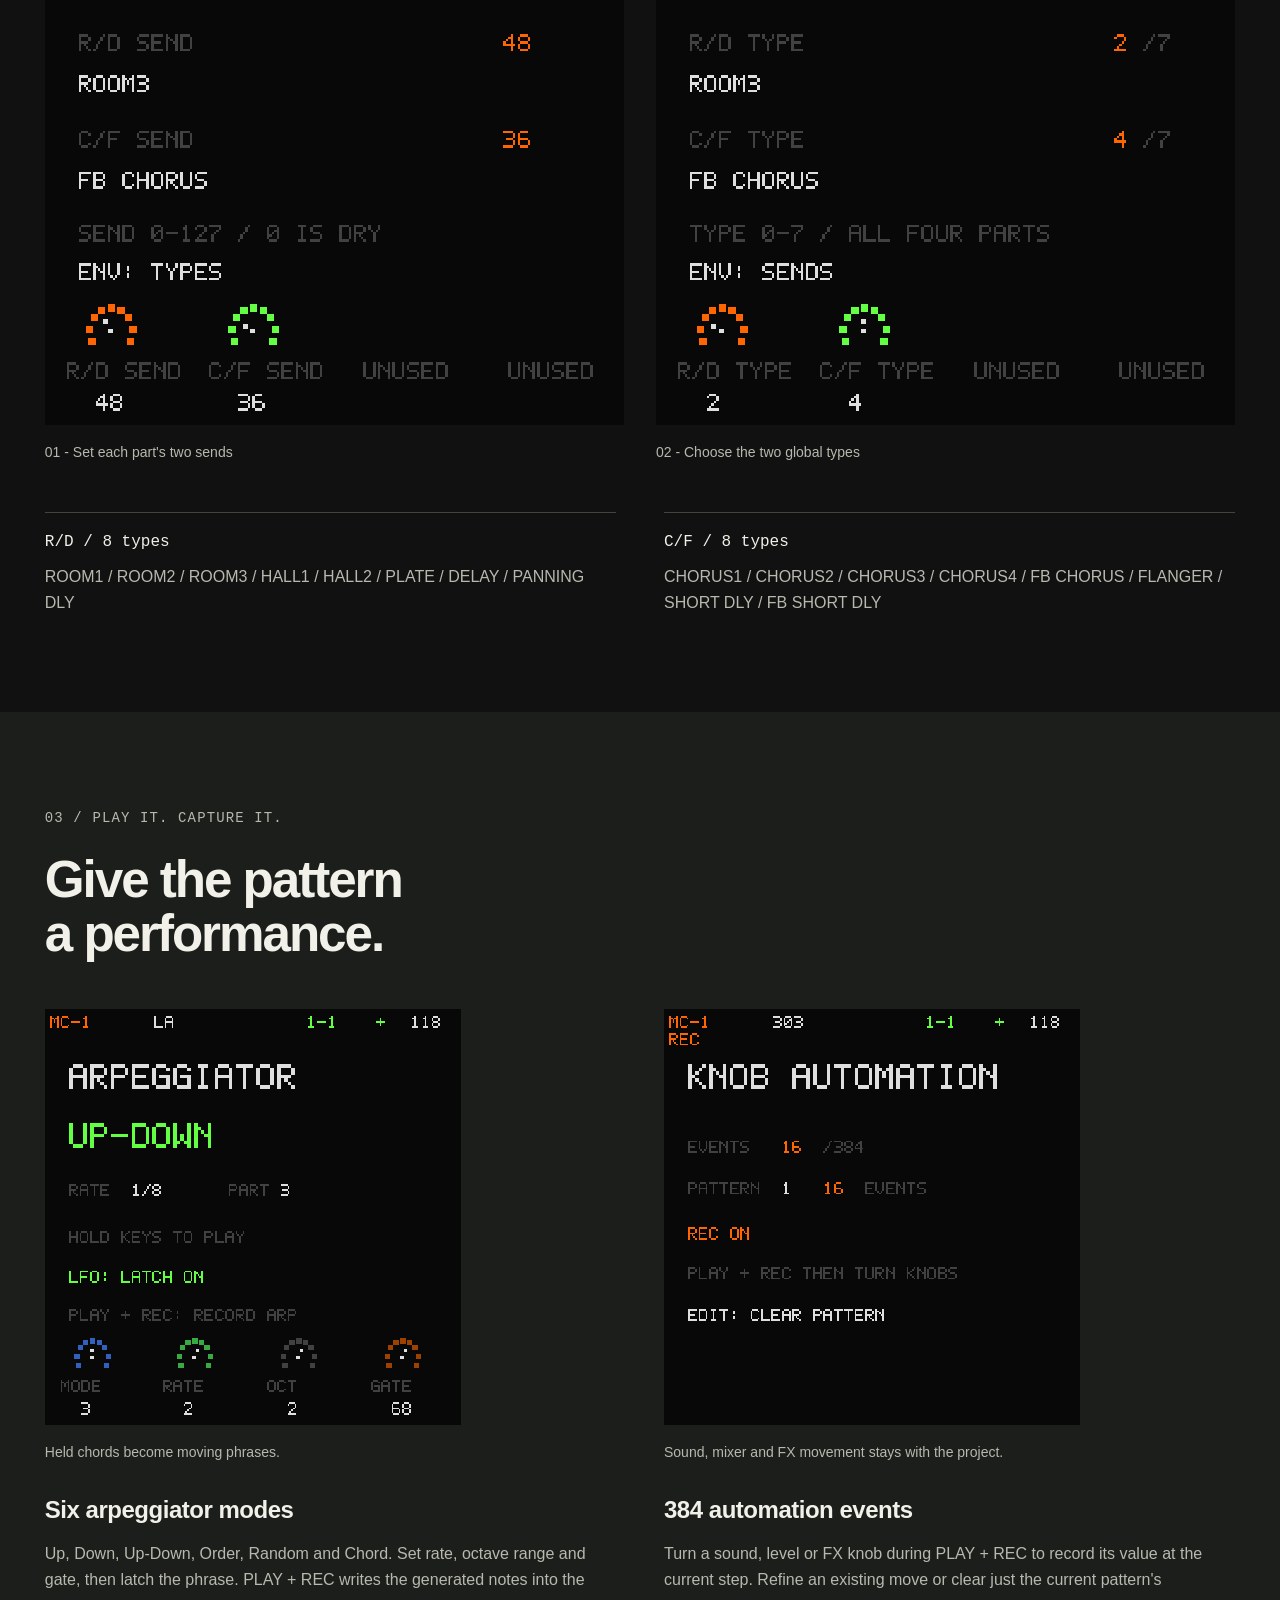
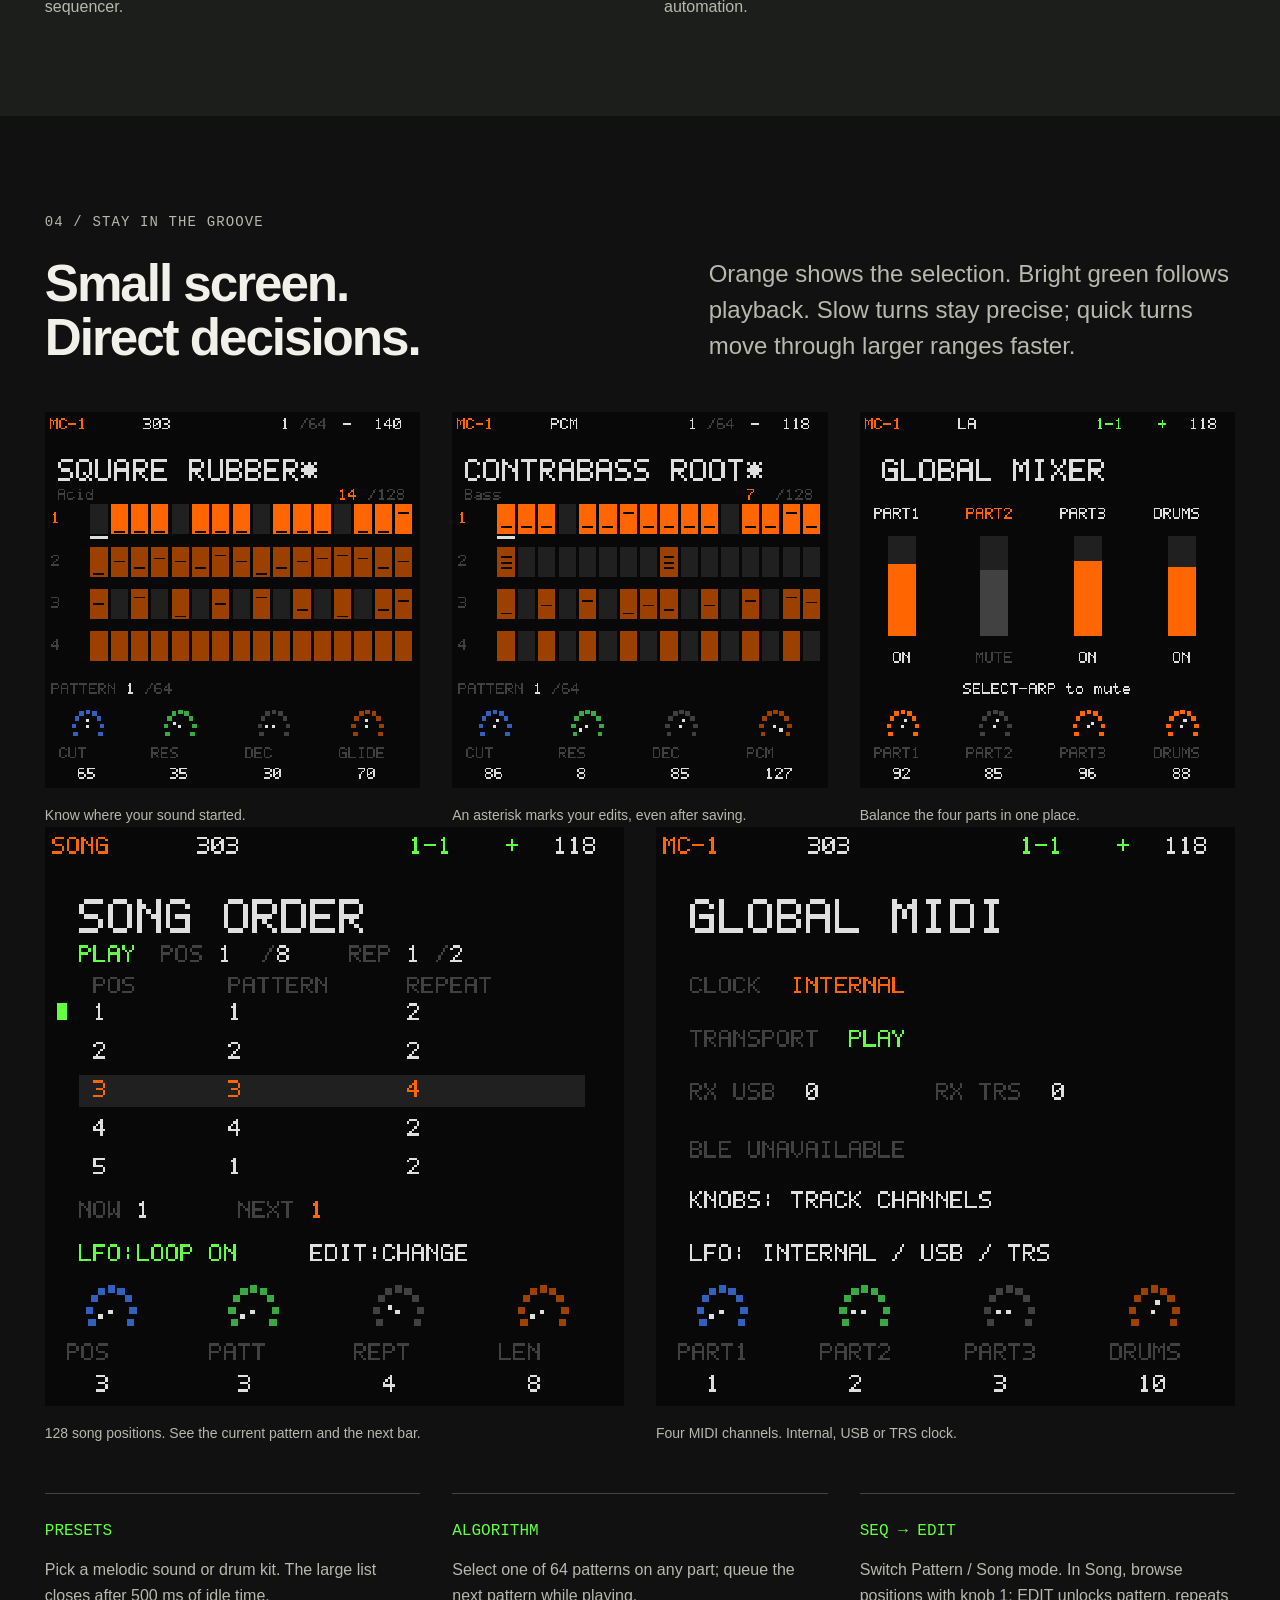
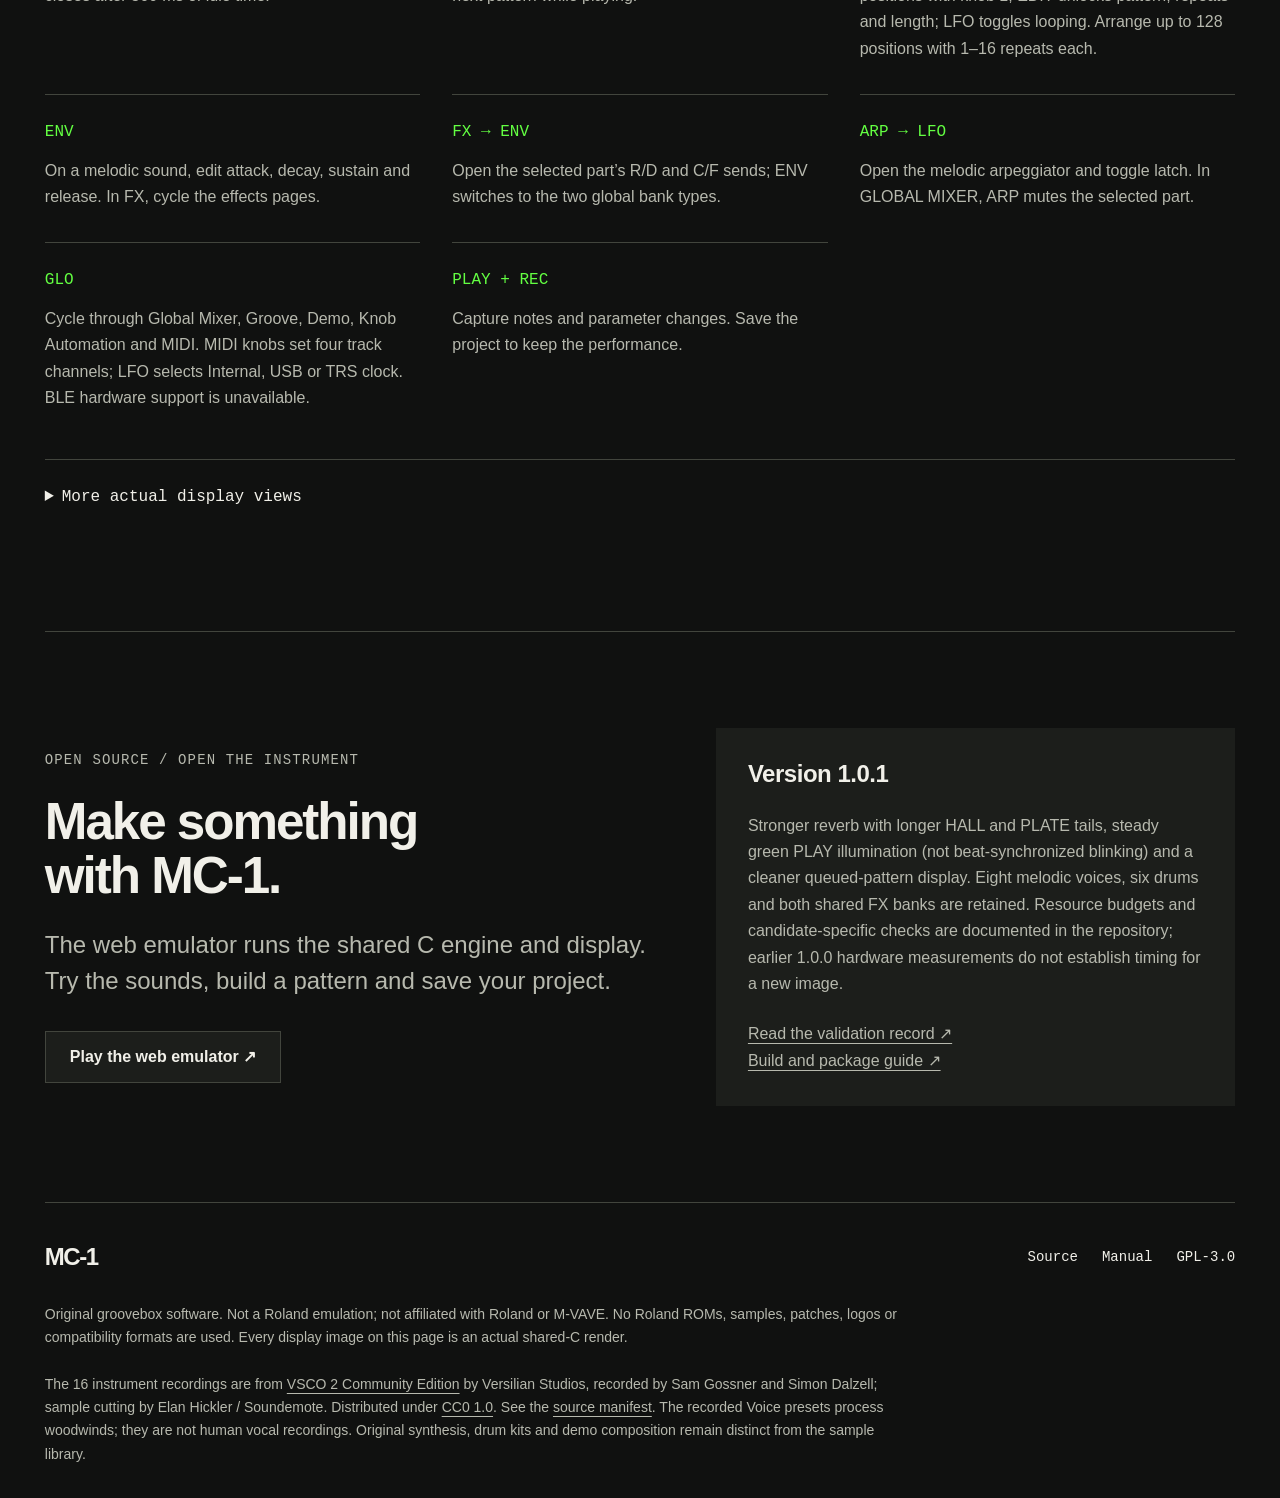
==== commit c753143e: "Clarify steady green PLAY behavior" ====
--- a/site/index.html
+++ b/site/index.html
@@ -99,7 +99,7 @@
       <details class="extra-screens"><summary>More actual display views</summary><div class="screen-grid two"><figure class="screen-figure"><img src="assets/screens/arp-off.png" width="240" height="240" loading="lazy" alt="The arpeggiator page with mode set to OFF."><figcaption>ARP off — ordinary live playing.</figcaption></figure><figure class="screen-figure"><img src="assets/screens/automation-pattern-cleared.png" width="240" height="240" loading="lazy" alt="Automation page after clearing the current pattern's recorded knob movements."><figcaption>Clear one pattern while retaining the rest.</figcaption></figure></div></details>
     </section>
 
-    <section class="closing section shell" aria-labelledby="try-title"><div><p class="eyebrow">Open source / Open the instrument</p><h2 id="try-title">Make something<br>with MC-1.</h2><p class="lead">The web emulator runs the shared C engine and display. Try the sounds, build a pattern and save your project.</p><a class="button secondary" href="https://dspaudio.github.io/mc-1-web/">Play the web emulator ↗</a></div><aside class="release-note" aria-labelledby="release-title"><h3 id="release-title">Version 1.0.1</h3><p>Stronger reverb with longer HALL and PLATE tails, green PLAY illumination and a cleaner queued-pattern display. Eight melodic voices, six drums and both shared FX banks are retained. Resource budgets and candidate-specific checks are documented in the repository; earlier 1.0.0 hardware measurements do not establish timing for a new image.</p><p><a href="https://github.com/dspaudio/mc-1/blob/main/docs/VALIDATION.md">Read the validation record ↗</a><br><a href="https://github.com/dspaudio/mc-1/blob/main/BUILDING.md">Build and package guide ↗</a></p></aside></section>
+    <section class="closing section shell" aria-labelledby="try-title"><div><p class="eyebrow">Open source / Open the instrument</p><h2 id="try-title">Make something<br>with MC-1.</h2><p class="lead">The web emulator runs the shared C engine and display. Try the sounds, build a pattern and save your project.</p><a class="button secondary" href="https://dspaudio.github.io/mc-1-web/">Play the web emulator ↗</a></div><aside class="release-note" aria-labelledby="release-title"><h3 id="release-title">Version 1.0.1</h3><p>Stronger reverb with longer HALL and PLATE tails, steady green PLAY illumination (not beat-synchronized blinking) and a cleaner queued-pattern display. Eight melodic voices, six drums and both shared FX banks are retained. Resource budgets and candidate-specific checks are documented in the repository; earlier 1.0.0 hardware measurements do not establish timing for a new image.</p><p><a href="https://github.com/dspaudio/mc-1/blob/main/docs/VALIDATION.md">Read the validation record ↗</a><br><a href="https://github.com/dspaudio/mc-1/blob/main/BUILDING.md">Build and package guide ↗</a></p></aside></section>
   </main>
   <footer class="footer shell">
     <div class="footer-top"><a class="wordmark" href="#main">MC-1</a><nav aria-label="Project resources"><a href="https://github.com/dspaudio/mc-1">Source</a><a href="https://github.com/dspaudio/mc-1/blob/main/README.md">Manual</a><a href="https://github.com/dspaudio/mc-1/blob/main/LICENSE">GPL-3.0</a></nav></div>
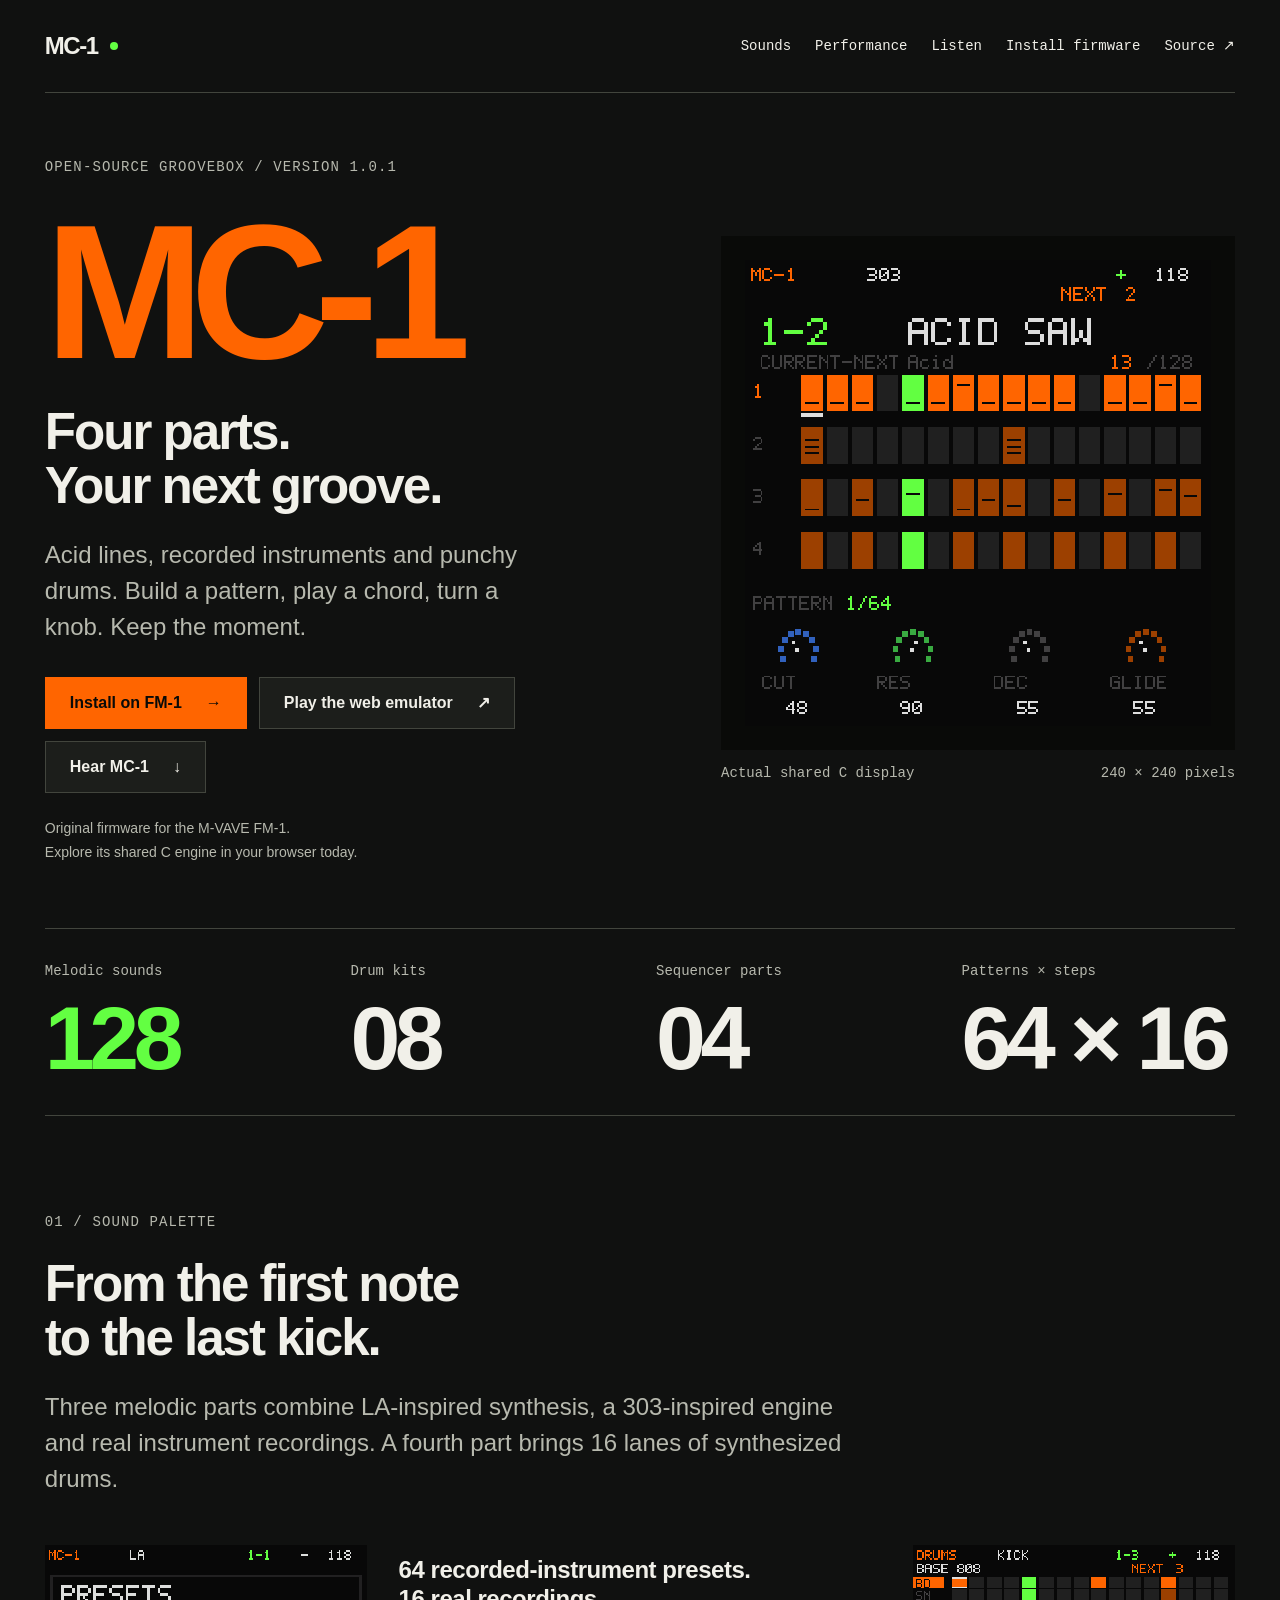
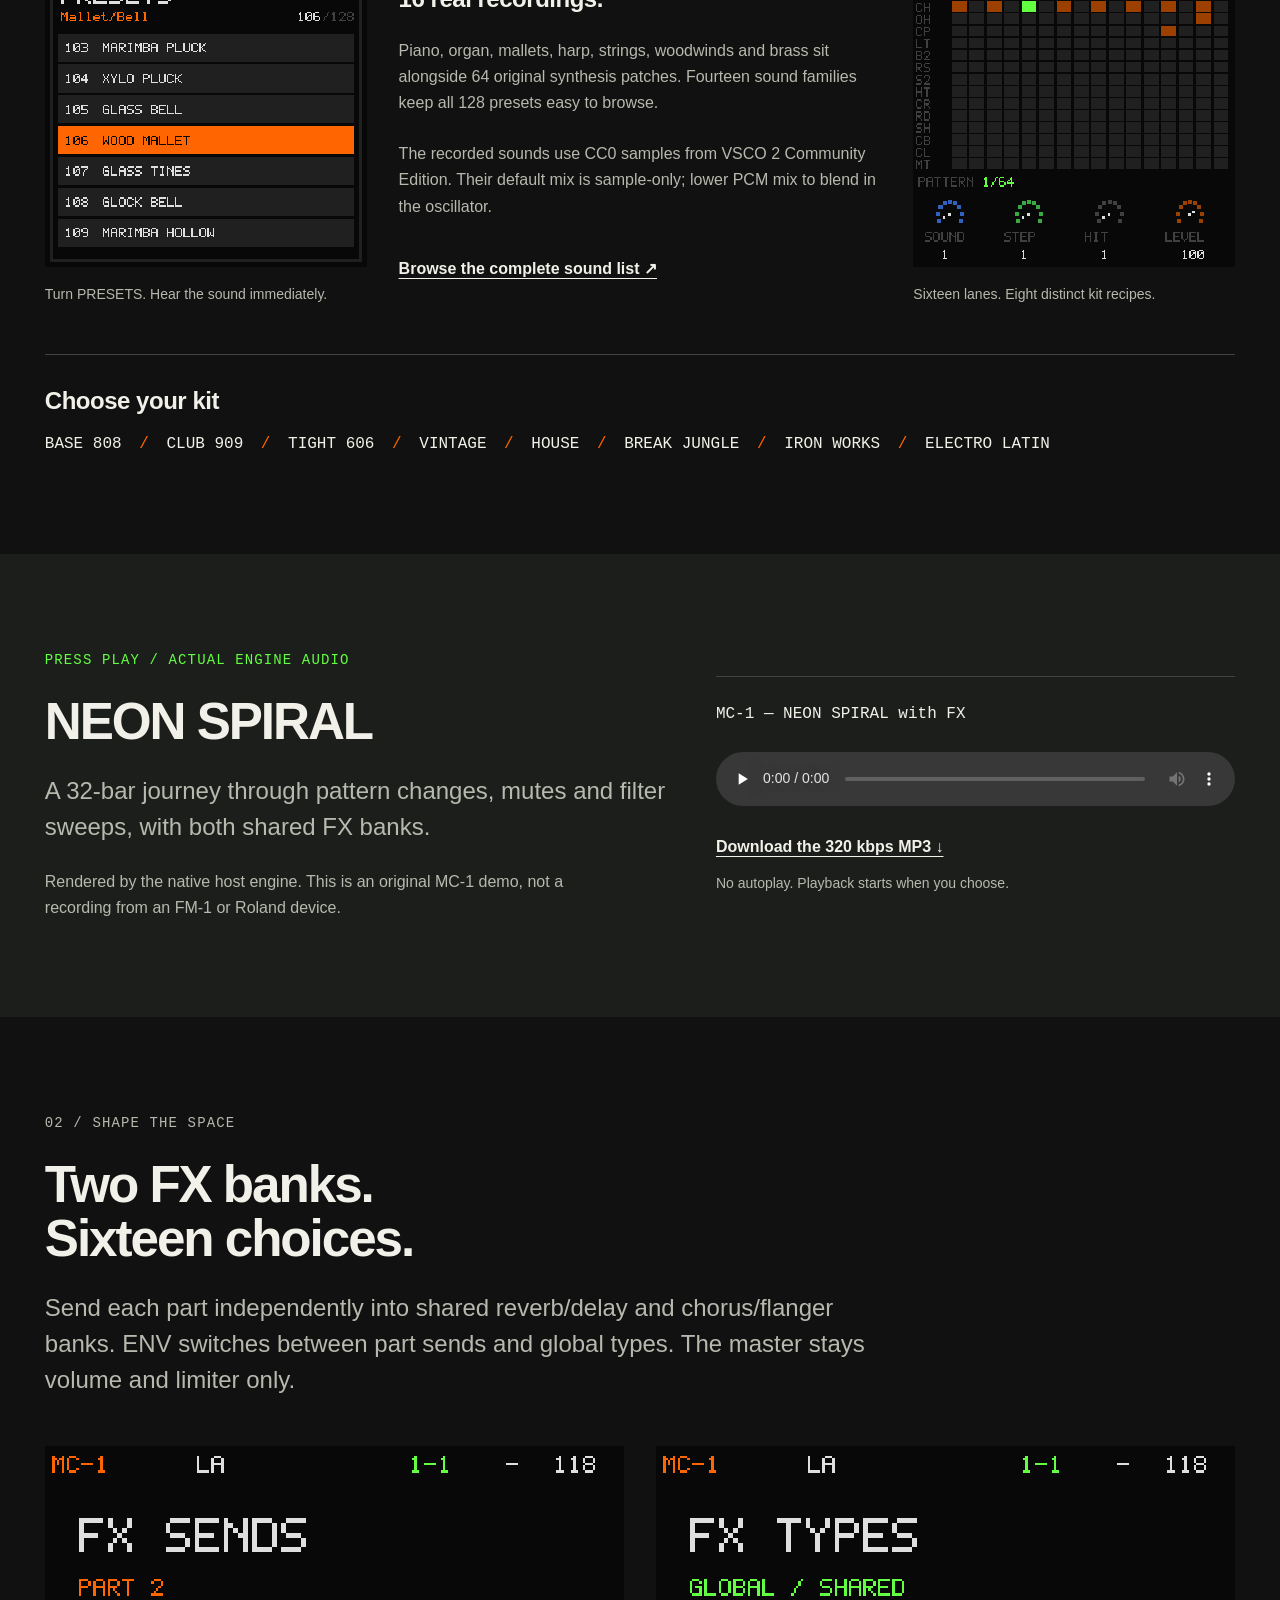
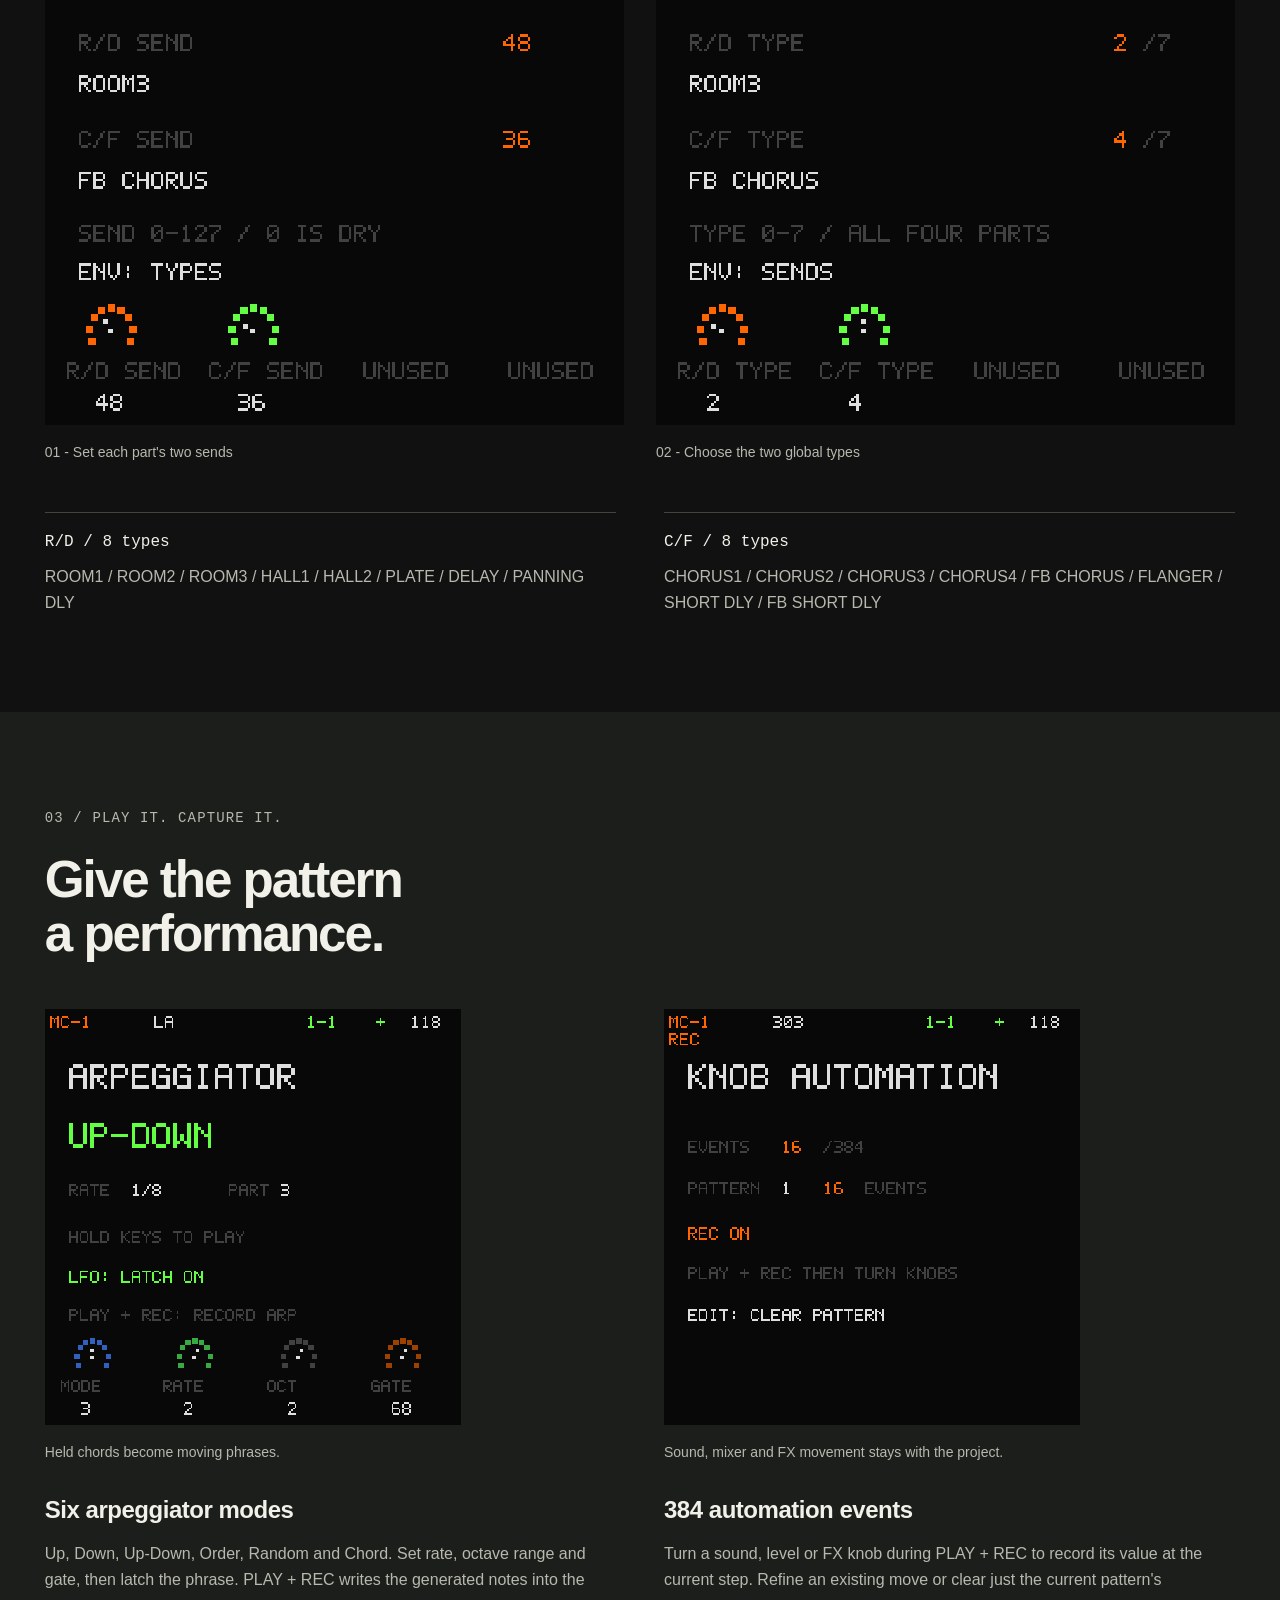
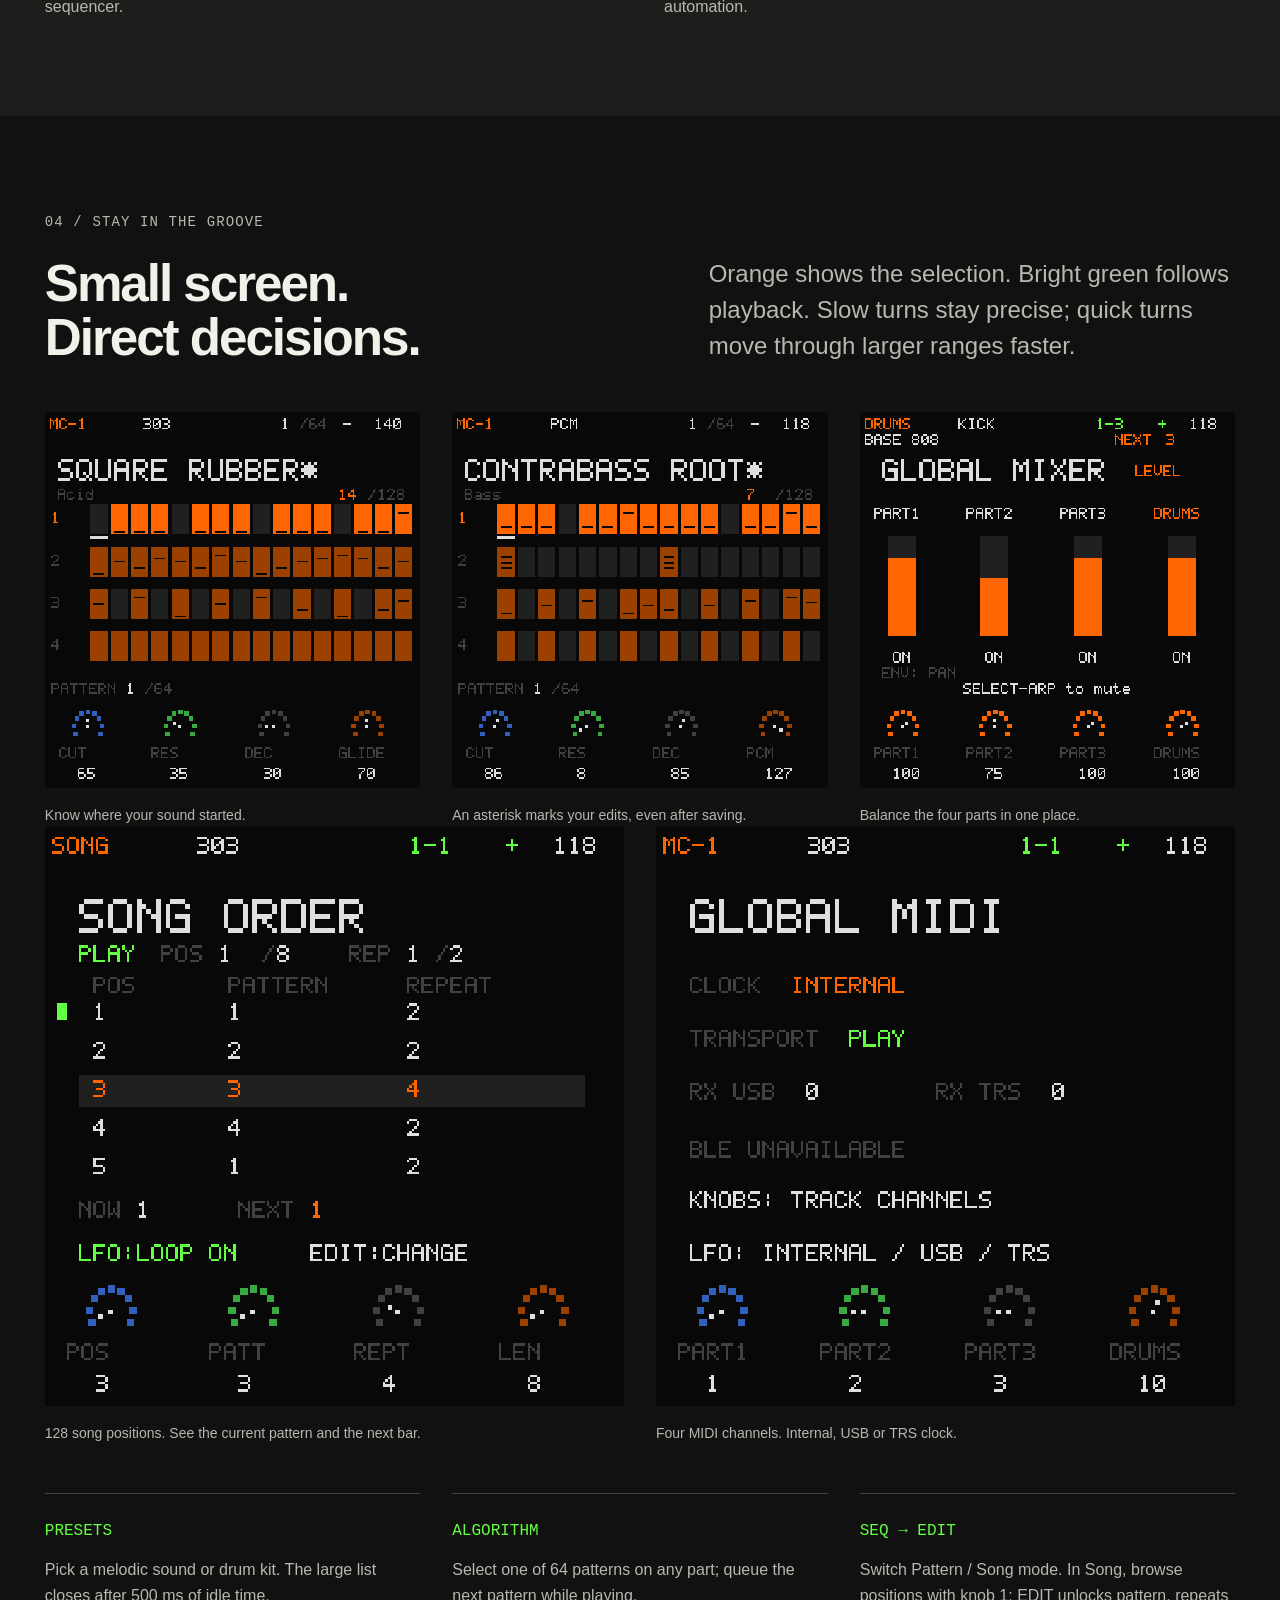
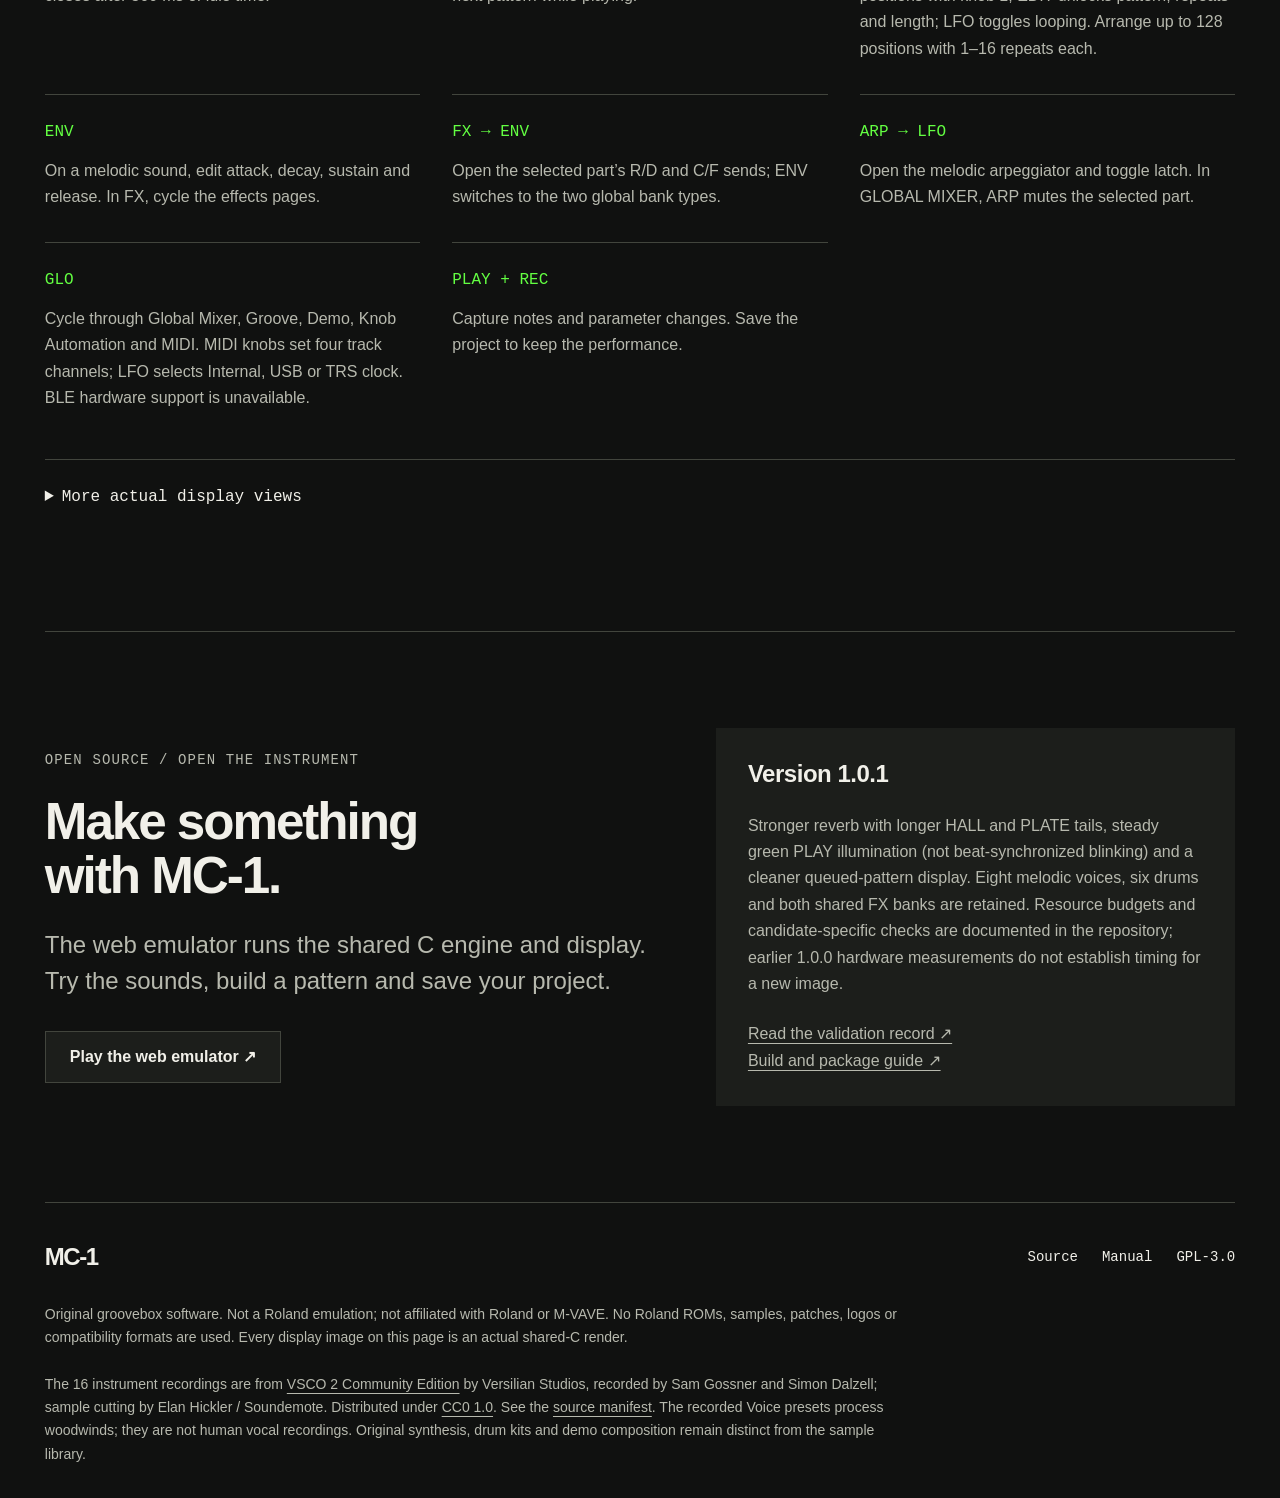
==== commit 6d5422a8: "Refresh 1.0.1 product display captures" ====
--- a/site/index.html
+++ b/site/index.html
@@ -53,7 +53,7 @@
       <div class="sound-layout">
         <figure class="screen-figure"><img src="assets/screens/v1-presets.png" width="240" height="240" loading="lazy" alt="Actual 1.0.0 PRESETS browser with WOOD MALLET selected in orange, number 106 of 128."><figcaption>Turn PRESETS. Hear the sound immediately.</figcaption></figure>
         <div class="sound-copy"><h3>64 recorded-instrument presets.<br>16 real recordings.</h3><p>Piano, organ, mallets, harp, strings, woodwinds and brass sit alongside 64 original synthesis patches. Fourteen sound families keep all 128 presets easy to browse.</p><p>The recorded sounds use CC0 samples from VSCO 2 Community Edition. Their default mix is sample-only; lower PCM mix to blend in the oscillator.</p><a class="text-link" href="https://github.com/dspaudio/mc-1/blob/main/docs/PRESETS.md">Browse the complete sound list ↗</a></div>
-        <figure class="screen-figure"><img src="assets/screens/v1-drums.png" width="240" height="240" loading="lazy" alt="Actual 1.0.0 drum grid with kit, lane controls and active playback."><figcaption>Sixteen lanes. Eight distinct kit recipes.</figcaption></figure>
+        <figure class="screen-figure"><img src="assets/screens/v1-drums.png" width="240" height="240" loading="lazy" alt="Actual 1.0.1 drum grid with kit, lane controls and active playback."><figcaption>Sixteen lanes. Eight distinct kit recipes.</figcaption></figure>
       </div>
       <div class="kit-line"><h3>Choose your kit</h3><p>BASE 808 <span>/</span> CLUB 909 <span>/</span> TIGHT 606 <span>/</span> VINTAGE <span>/</span> HOUSE <span>/</span> BREAK JUNGLE <span>/</span> IRON WORKS <span>/</span> ELECTRO LATIN</p></div>
     </section>
@@ -89,7 +89,7 @@
       <div class="screen-grid three">
         <figure class="screen-figure"><img src="assets/screens/neon-spiral-origin.png" width="240" height="240" loading="lazy" alt="NEON SPIRAL demo sound retaining its source preset name on the home display."><figcaption>Know where your sound started.</figcaption></figure>
         <figure class="screen-figure"><img src="assets/screens/preset-origin-star.png" width="240" height="240" loading="lazy" alt="An edited sound showing its original preset name with an asterisk."><figcaption>An asterisk marks your edits, even after saving.</figcaption></figure>
-        <figure class="screen-figure"><img src="assets/screens/v1-mixer.png" width="240" height="240" loading="lazy" alt="Actual 1.0.0 GLOBAL MIXER display with four part levels."><figcaption>Balance the four parts in one place.</figcaption></figure>
+        <figure class="screen-figure"><img src="assets/screens/v1-mixer.png" width="240" height="240" loading="lazy" alt="Actual 1.0.1 GLOBAL MIXER display with four part levels."><figcaption>Balance the four parts in one place.</figcaption></figure>
       </div>
       <div class="screen-grid two">
         <figure class="screen-figure"><img src="assets/screens/v1-song.png" width="240" height="240" loading="lazy" alt="Actual 1.0.0 SONG EDIT page with position, pattern, repeat and length controls."><figcaption>128 song positions. See the current pattern and the next bar.</figcaption></figure>
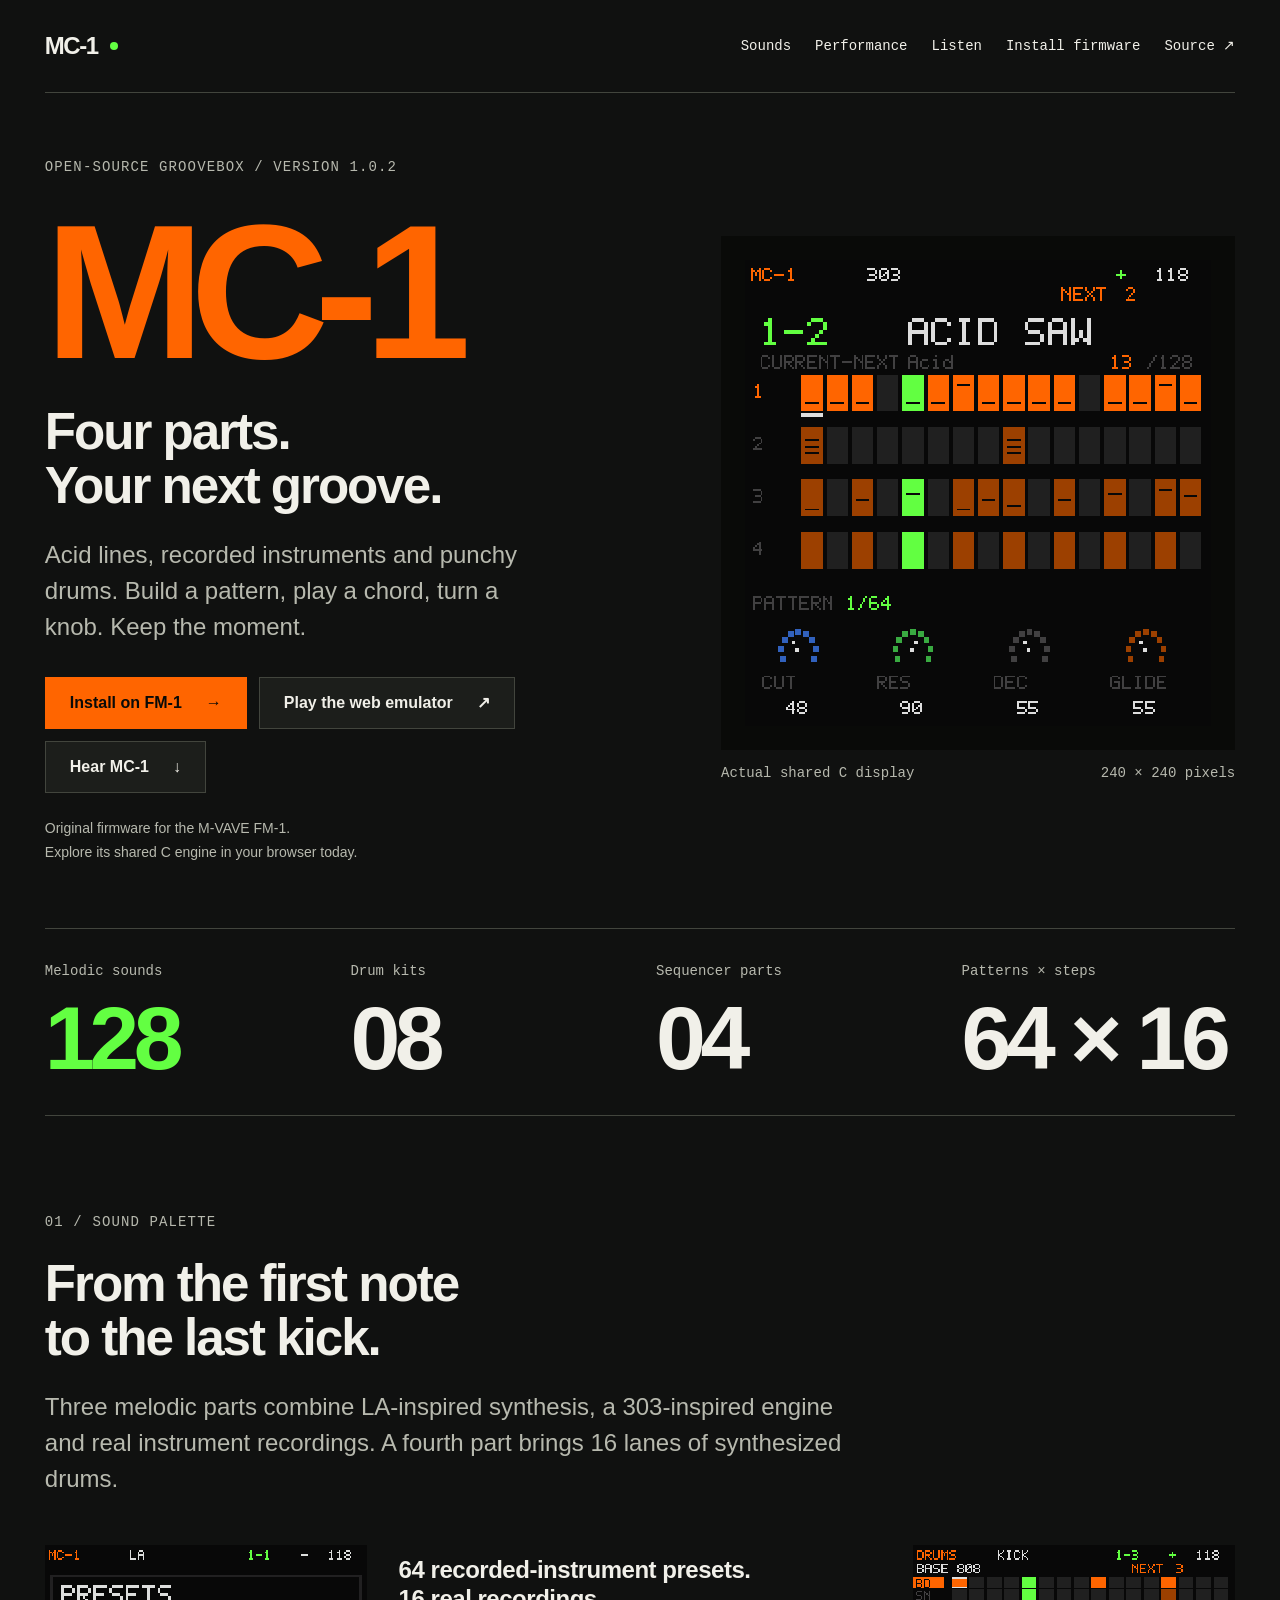
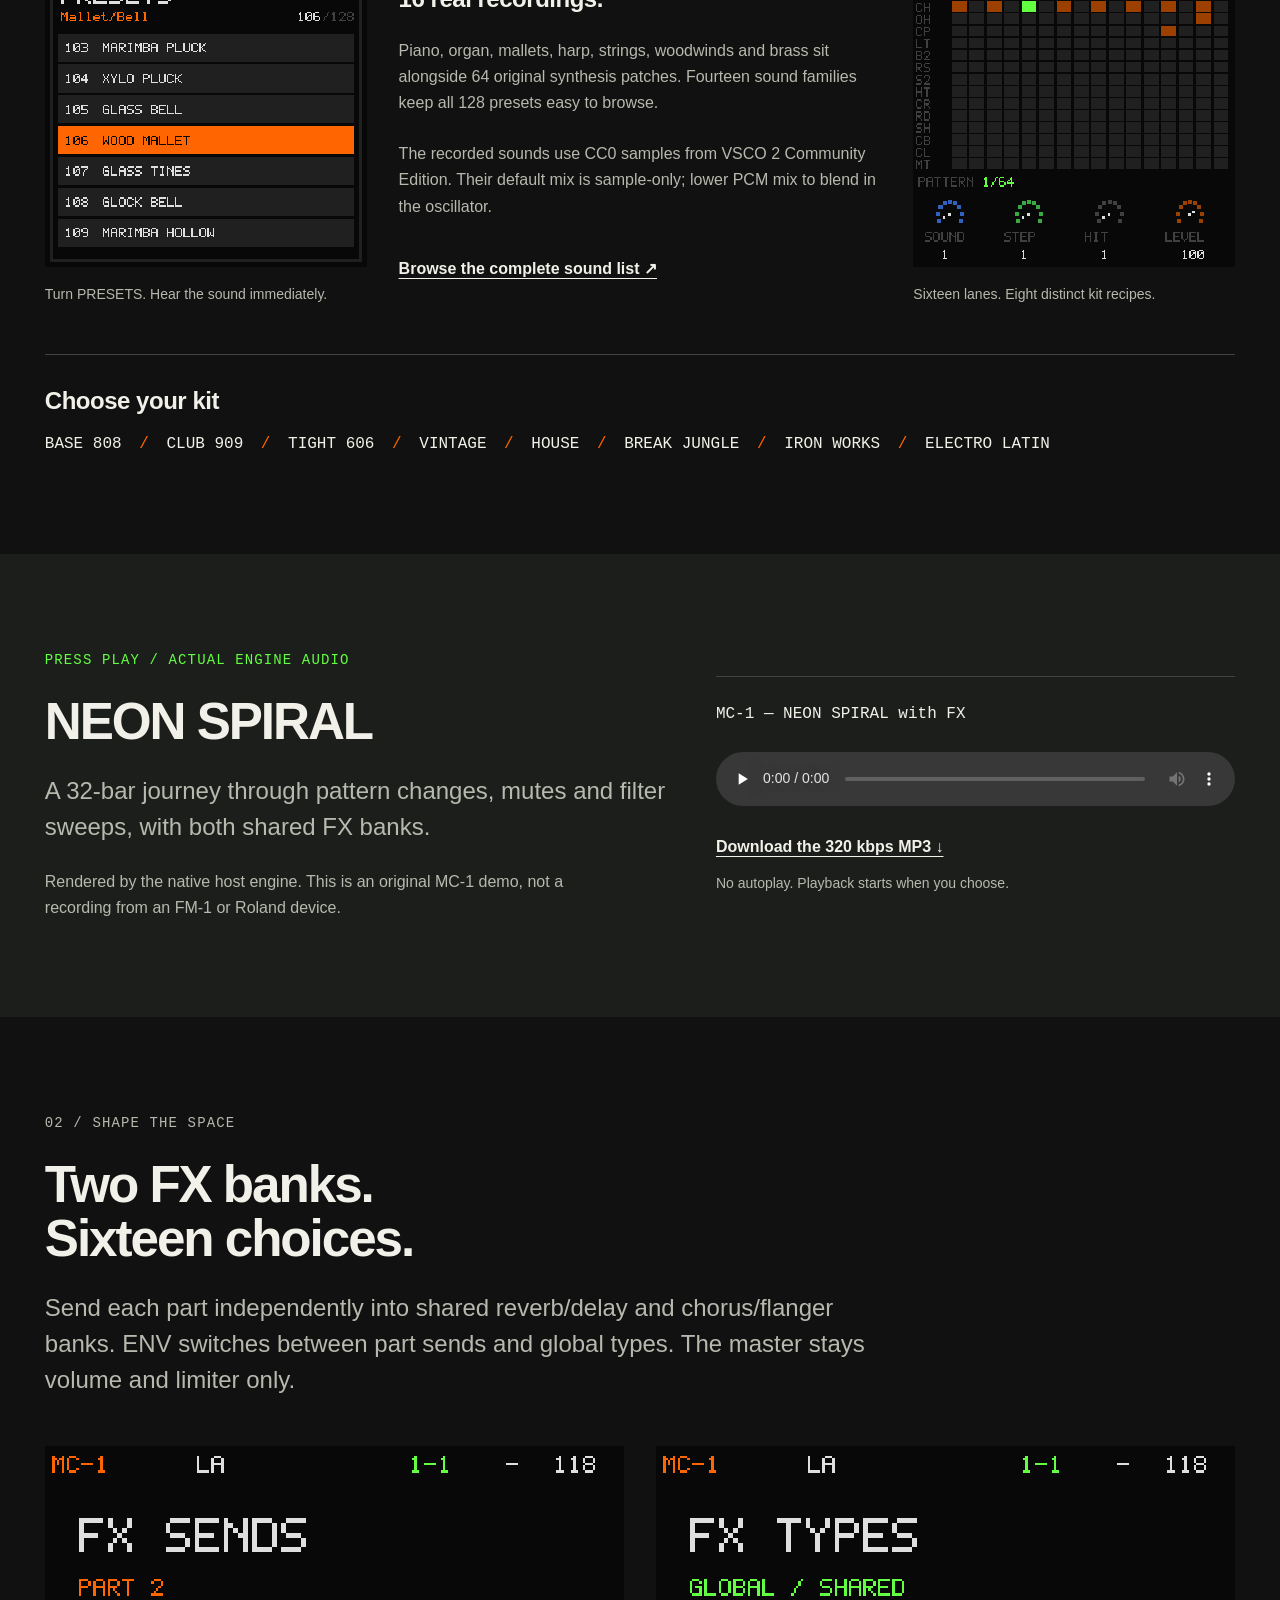
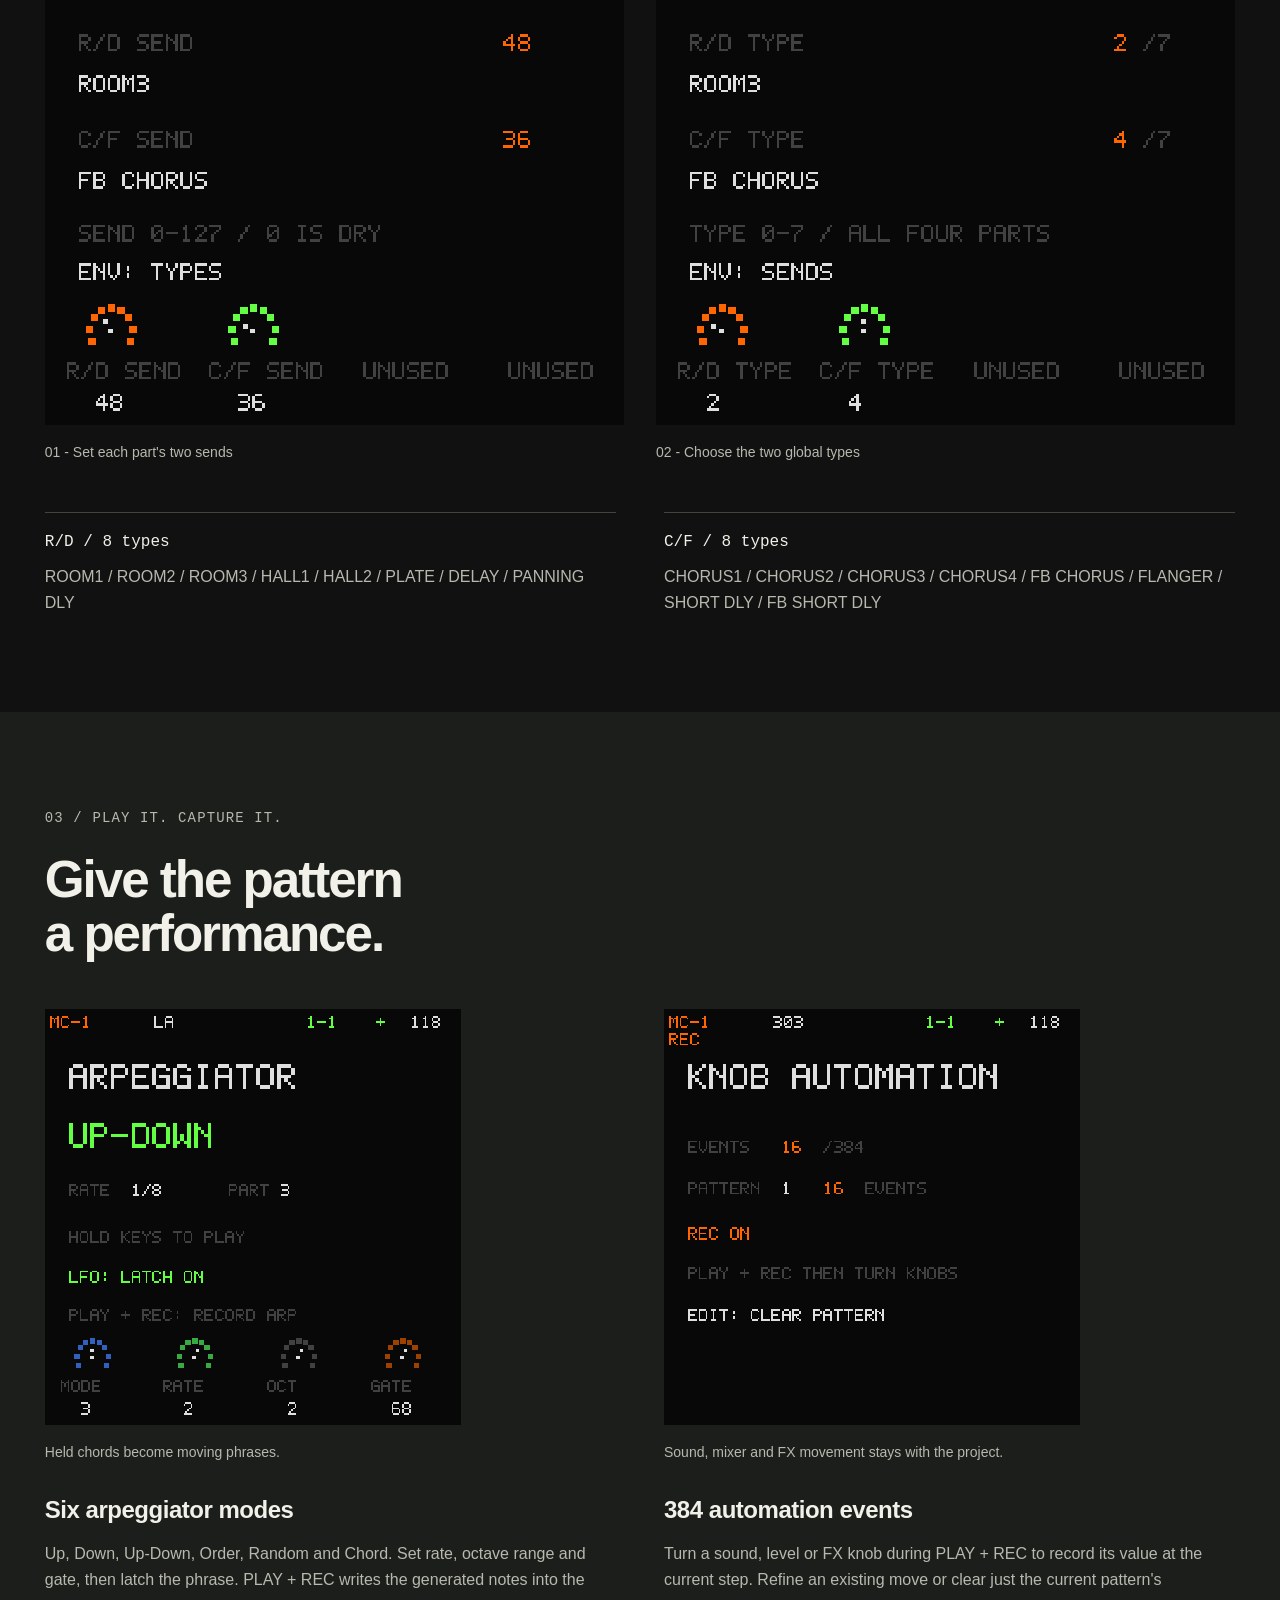
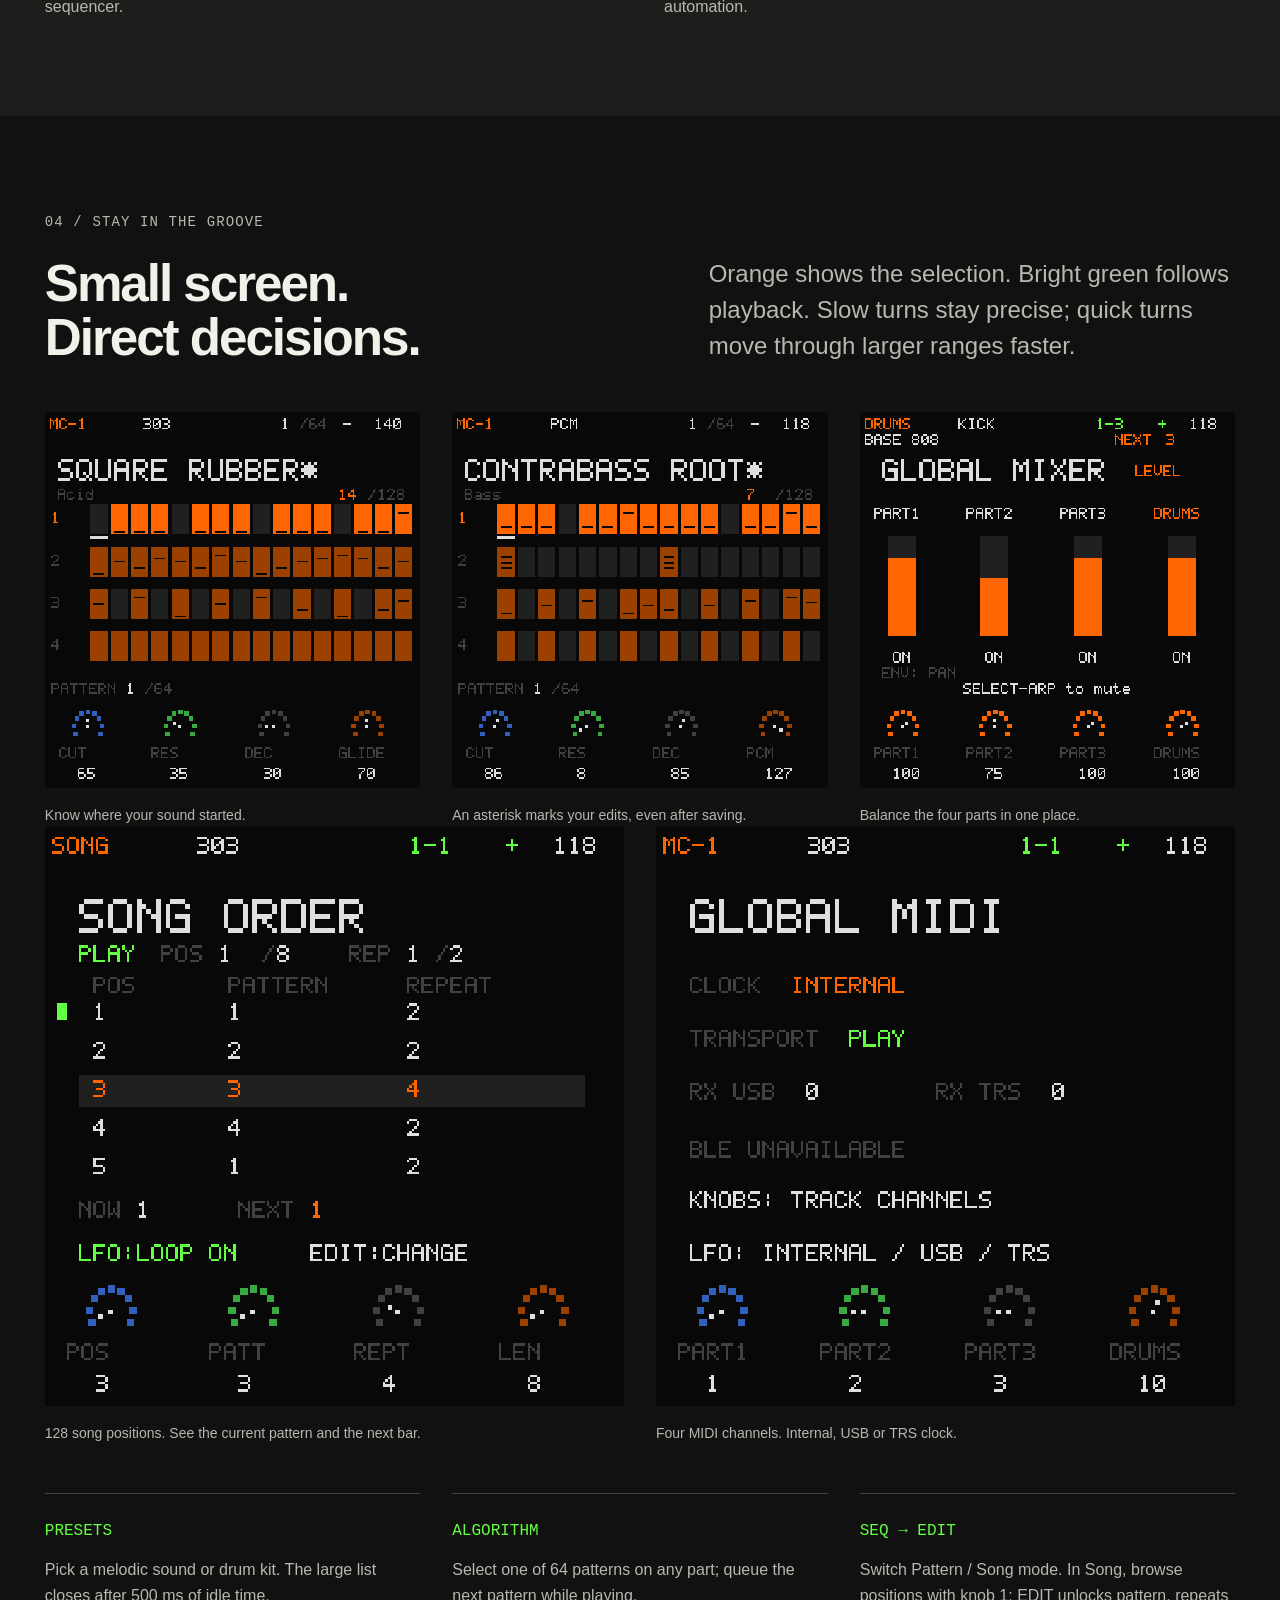
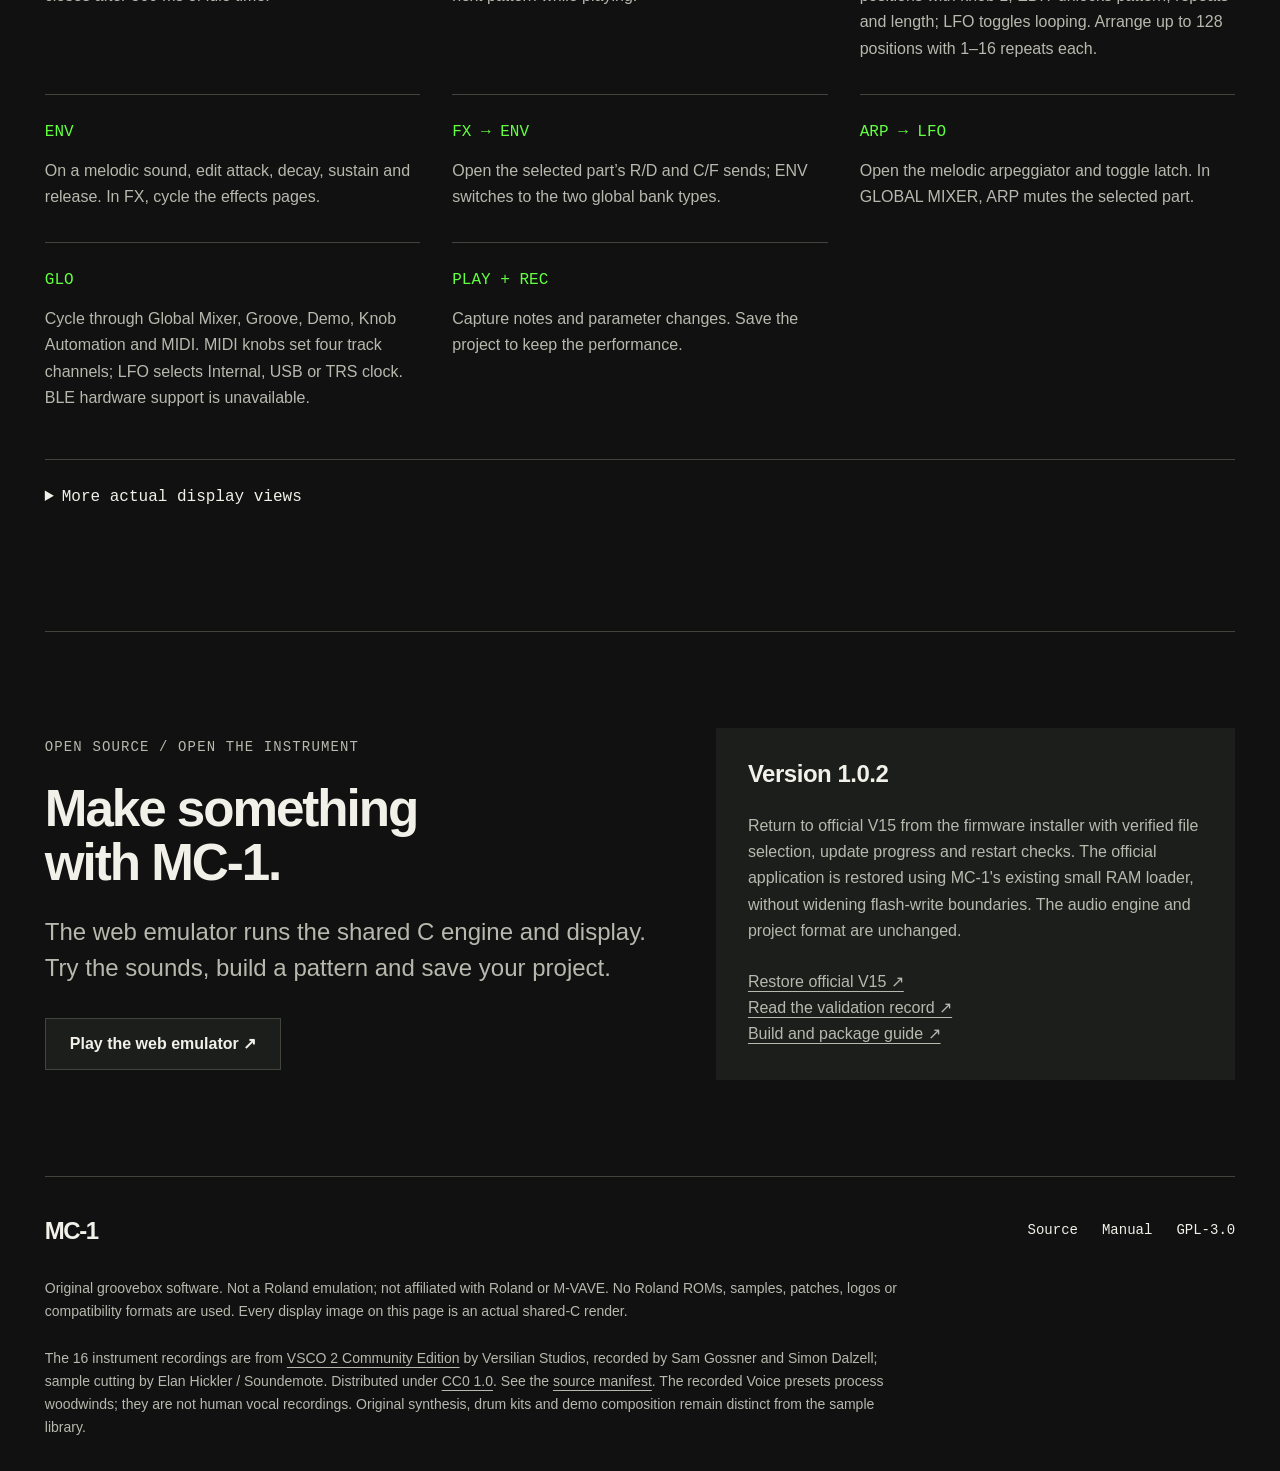
==== commit 869ed126: "Add official V15 restore to the 1.0.2 installer" ====
--- a/site/index.html
+++ b/site/index.html
@@ -27,7 +27,7 @@
   <main id="main">
     <section class="hero shell" aria-labelledby="hero-title">
       <div class="hero-copy">
-        <p class="eyebrow">Open-source groovebox / Version 1.0.1</p>
+        <p class="eyebrow">Open-source groovebox / Version 1.0.2</p>
         <h1 id="hero-title">MC-1</h1>
         <p class="hero-line">Four parts.<br>Your next groove.</p>
         <p class="lead">Acid lines, recorded instruments and punchy drums. Build a pattern, play a chord, turn a knob. Keep the moment.</p>
@@ -99,7 +99,7 @@
       <details class="extra-screens"><summary>More actual display views</summary><div class="screen-grid two"><figure class="screen-figure"><img src="assets/screens/arp-off.png" width="240" height="240" loading="lazy" alt="The arpeggiator page with mode set to OFF."><figcaption>ARP off — ordinary live playing.</figcaption></figure><figure class="screen-figure"><img src="assets/screens/automation-pattern-cleared.png" width="240" height="240" loading="lazy" alt="Automation page after clearing the current pattern's recorded knob movements."><figcaption>Clear one pattern while retaining the rest.</figcaption></figure></div></details>
     </section>
 
-    <section class="closing section shell" aria-labelledby="try-title"><div><p class="eyebrow">Open source / Open the instrument</p><h2 id="try-title">Make something<br>with MC-1.</h2><p class="lead">The web emulator runs the shared C engine and display. Try the sounds, build a pattern and save your project.</p><a class="button secondary" href="https://dspaudio.github.io/mc-1-web/">Play the web emulator ↗</a></div><aside class="release-note" aria-labelledby="release-title"><h3 id="release-title">Version 1.0.1</h3><p>Stronger reverb with longer HALL and PLATE tails, steady green PLAY illumination (not beat-synchronized blinking) and a cleaner queued-pattern display. Eight melodic voices, six drums and both shared FX banks are retained. Resource budgets and candidate-specific checks are documented in the repository; earlier 1.0.0 hardware measurements do not establish timing for a new image.</p><p><a href="https://github.com/dspaudio/mc-1/blob/main/docs/VALIDATION.md">Read the validation record ↗</a><br><a href="https://github.com/dspaudio/mc-1/blob/main/BUILDING.md">Build and package guide ↗</a></p></aside></section>
+    <section class="closing section shell" aria-labelledby="try-title"><div><p class="eyebrow">Open source / Open the instrument</p><h2 id="try-title">Make something<br>with MC-1.</h2><p class="lead">The web emulator runs the shared C engine and display. Try the sounds, build a pattern and save your project.</p><a class="button secondary" href="https://dspaudio.github.io/mc-1-web/">Play the web emulator ↗</a></div><aside class="release-note" aria-labelledby="release-title"><h3 id="release-title">Version 1.0.2</h3><p>Return to official V15 from the firmware installer with verified file selection, update progress and restart checks. The official application is restored using MC-1's existing small RAM loader, without widening flash-write boundaries. The audio engine and project format are unchanged.</p><p><a href="install.html#restore-title">Restore official V15 ↗</a><br><a href="https://github.com/dspaudio/mc-1/blob/main/docs/VALIDATION.md">Read the validation record ↗</a><br><a href="https://github.com/dspaudio/mc-1/blob/main/BUILDING.md">Build and package guide ↗</a></p></aside></section>
   </main>
   <footer class="footer shell">
     <div class="footer-top"><a class="wordmark" href="#main">MC-1</a><nav aria-label="Project resources"><a href="https://github.com/dspaudio/mc-1">Source</a><a href="https://github.com/dspaudio/mc-1/blob/main/README.md">Manual</a><a href="https://github.com/dspaudio/mc-1/blob/main/LICENSE">GPL-3.0</a></nav></div>
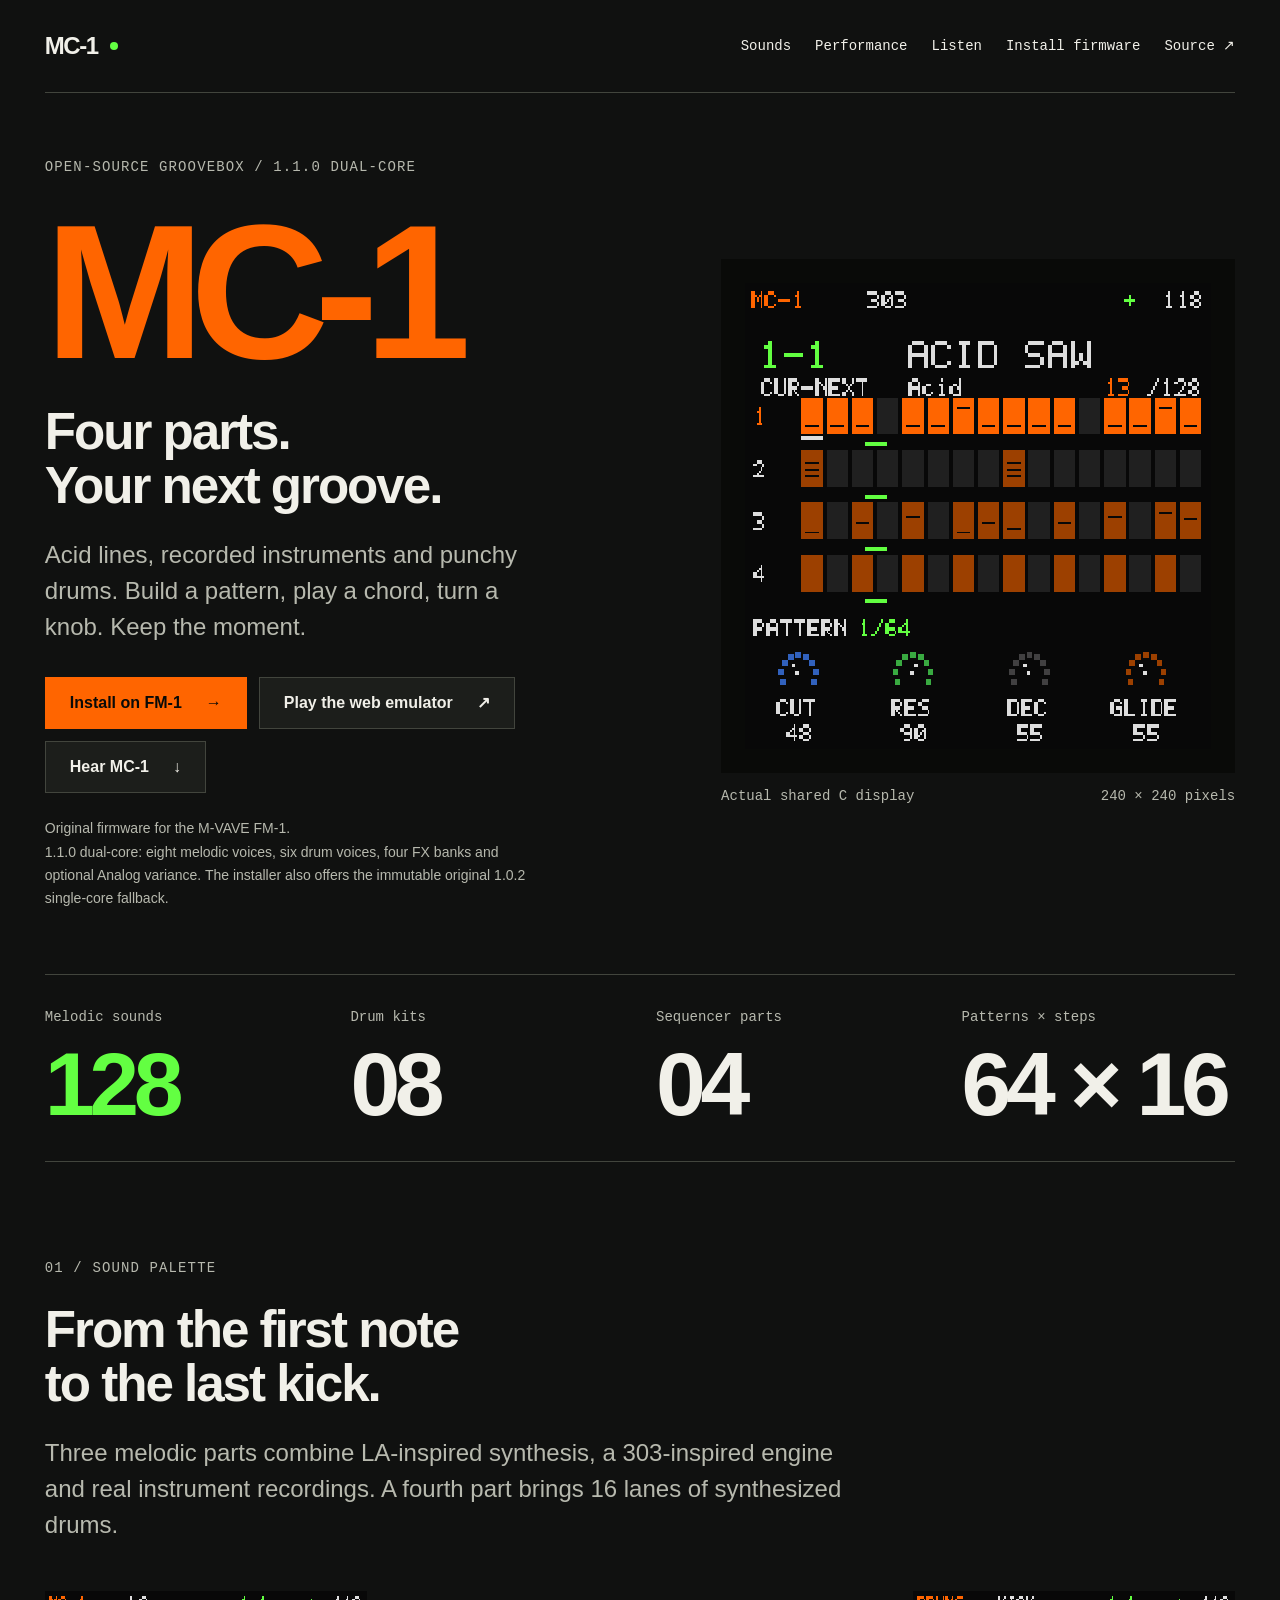
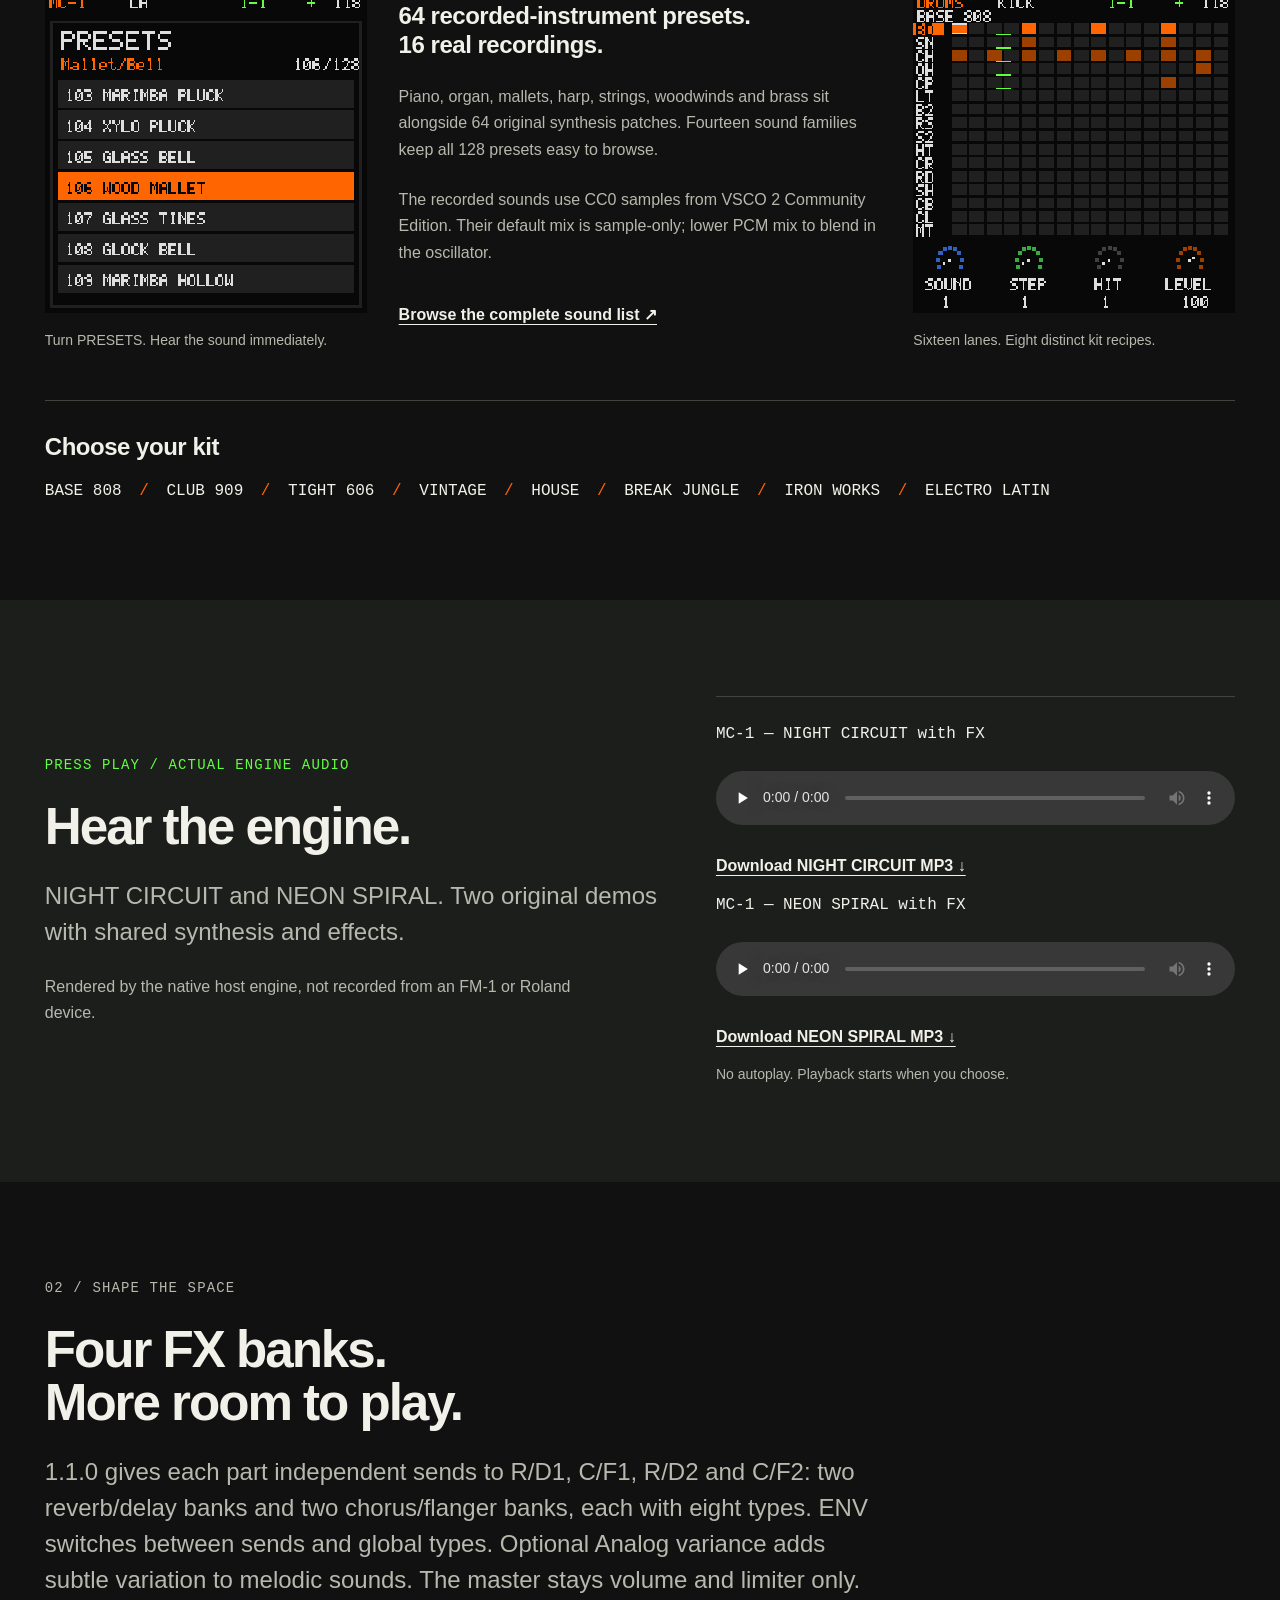
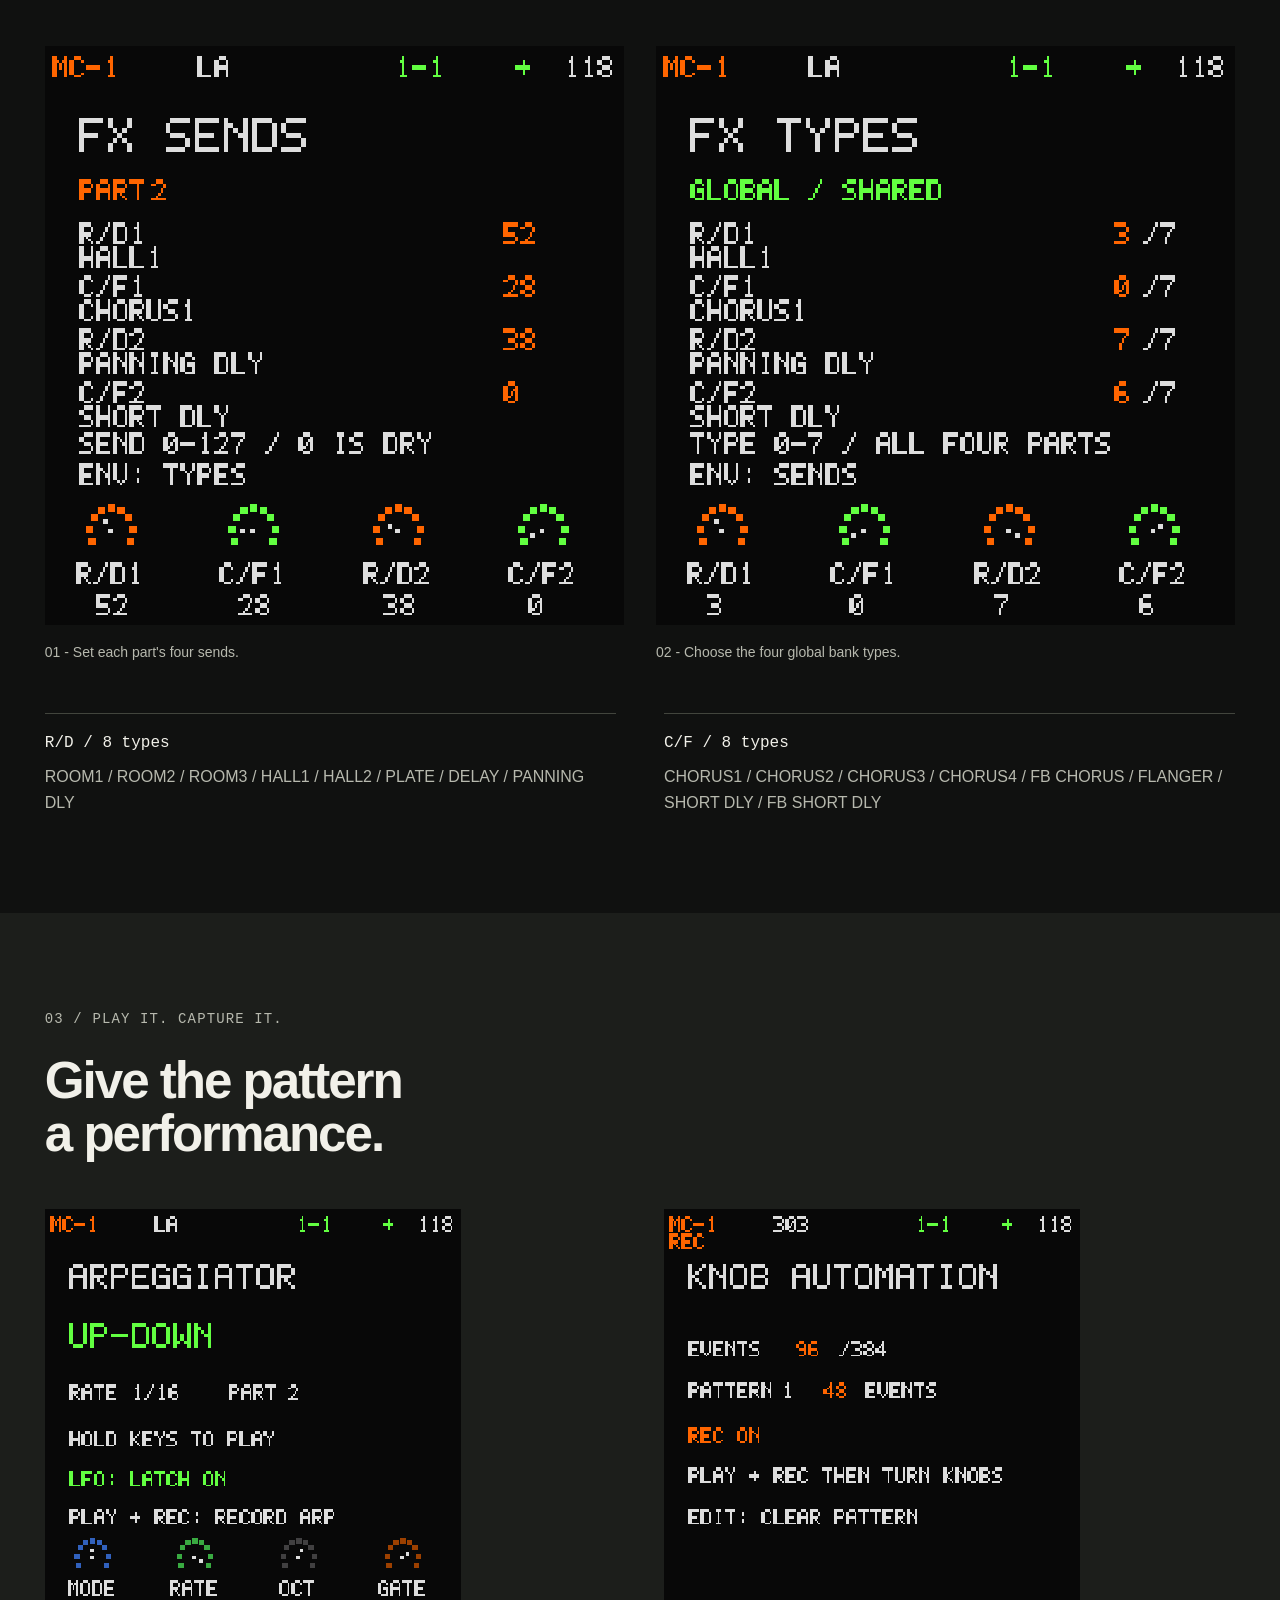
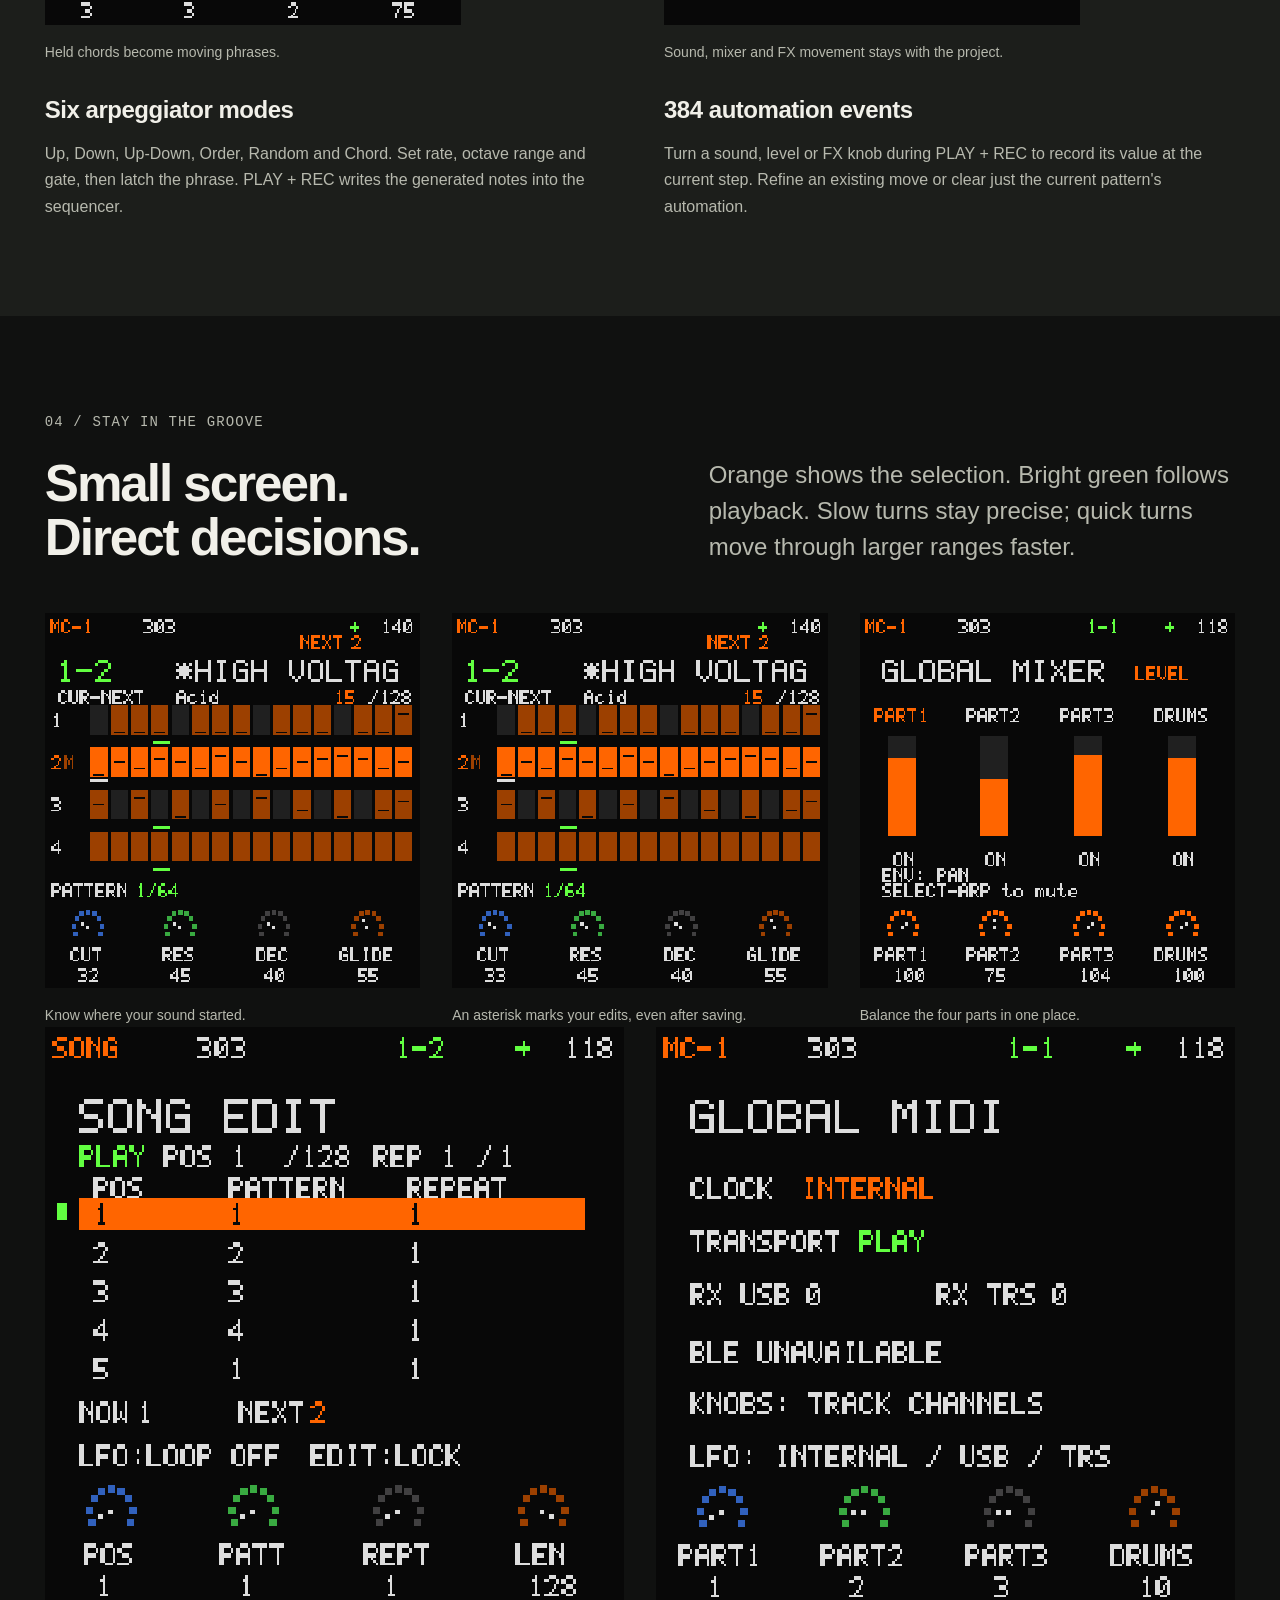
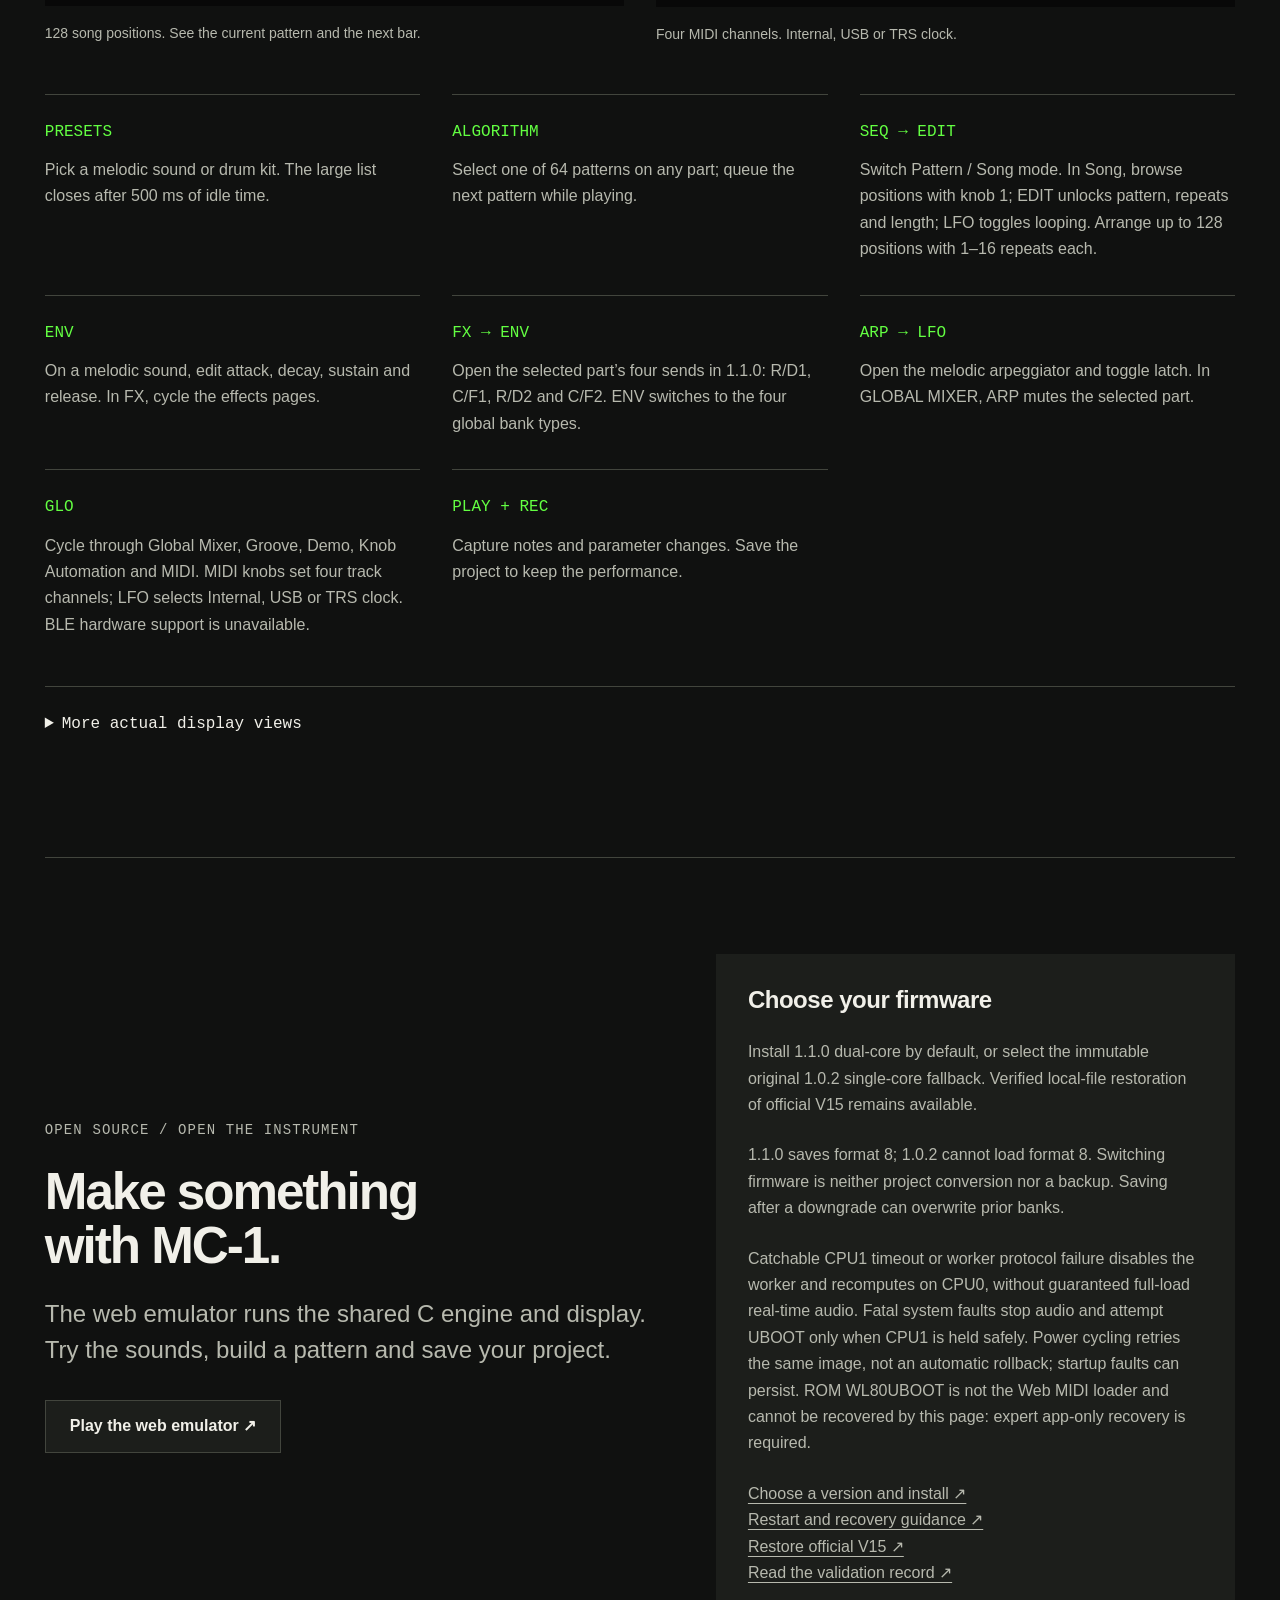
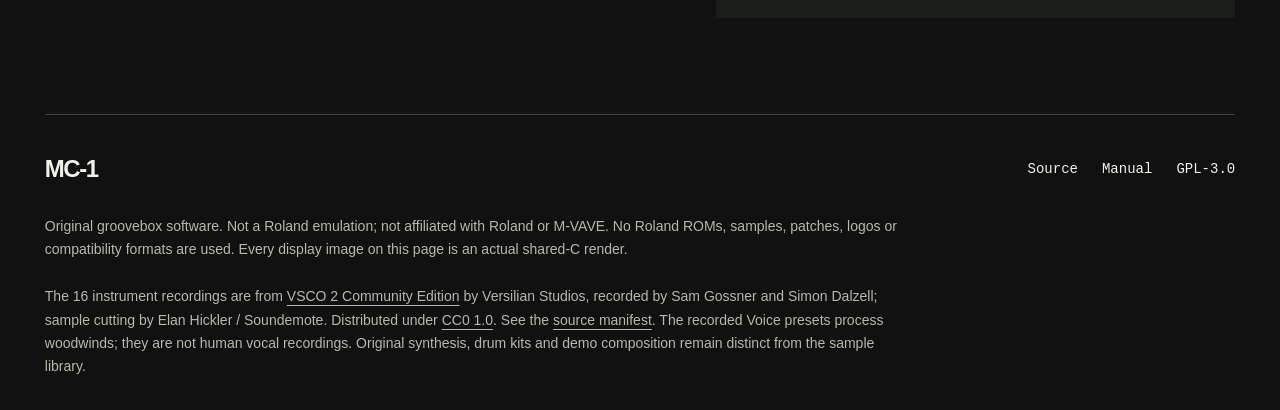
==== commit 221fb847: "Offer dual-core 1.1.0 and original single-core 1.0.2 installers" ====
--- a/site/index.html
+++ b/site/index.html
@@ -7,7 +7,7 @@
   <meta name="theme-color" content="#101110">
   <meta name="description" content="MC-1: an open-source groovebox with 128 sounds, eight drum kits, arpeggiation, step automation and hands-on effects. Play the shared C engine in your browser.">
   <meta property="og:title" content="MC-1 — Four parts. Your next groove.">
-  <meta property="og:description" content="128 sounds. Eight drum kits. Two shared eight-type FX banks. An original open-source groovebox, ready to explore in the web emulator.">
+  <meta property="og:description" content="MC-1 1.1.0 dual-core: eight melodic voices, six drum voices, four FX banks and optional Analog variance. Original 1.0.2 single-core fallback available.">
   <meta property="og:type" content="website">
   <meta property="og:url" content="https://dspaudio.github.io/mc-1/">
   <meta property="og:image" content="https://dspaudio.github.io/mc-1/assets/screens/v1-home.png">
@@ -27,7 +27,7 @@
   <main id="main">
     <section class="hero shell" aria-labelledby="hero-title">
       <div class="hero-copy">
-        <p class="eyebrow">Open-source groovebox / Version 1.0.2</p>
+        <p class="eyebrow">Open-source groovebox / 1.1.0 dual-core</p>
         <h1 id="hero-title">MC-1</h1>
         <p class="hero-line">Four parts.<br>Your next groove.</p>
         <p class="lead">Acid lines, recorded instruments and punchy drums. Build a pattern, play a chord, turn a knob. Keep the moment.</p>
@@ -36,7 +36,7 @@
           <a class="button secondary" href="https://dspaudio.github.io/mc-1-web/">Play the web emulator <span aria-hidden="true">↗</span></a>
           <a class="button secondary" href="#listen">Hear MC-1 <span aria-hidden="true">↓</span></a>
         </div>
-        <p class="hero-note">Original firmware for the M-VAVE FM-1.<br>Explore its shared C engine in your browser today.</p>
+        <p class="hero-note">Original firmware for the M-VAVE FM-1.<br>1.1.0 dual-core: eight melodic voices, six drum voices, four FX banks and optional Analog variance. The installer also offers the immutable original 1.0.2 single-core fallback.</p>
       </div>
       <figure class="hero-screen">
         <div class="screen-frame"><img src="assets/screens/v1-home.png" width="240" height="240" fetchpriority="high" alt="Actual MC-1 display playing ACID SAW: four pattern rows, orange notes, green active steps and four sound controls."></div>
@@ -51,25 +51,28 @@
     <section id="sounds" class="section shell" aria-labelledby="sounds-title">
       <div class="section-heading"><p class="eyebrow">01 / Sound palette</p><h2 id="sounds-title">From the first note<br>to the last kick.</h2><p class="lead">Three melodic parts combine LA-inspired synthesis, a 303-inspired engine and real instrument recordings. A fourth part brings 16 lanes of synthesized drums.</p></div>
       <div class="sound-layout">
-        <figure class="screen-figure"><img src="assets/screens/v1-presets.png" width="240" height="240" loading="lazy" alt="Actual 1.0.0 PRESETS browser with WOOD MALLET selected in orange, number 106 of 128."><figcaption>Turn PRESETS. Hear the sound immediately.</figcaption></figure>
+        <figure class="screen-figure"><img src="assets/screens/v1-presets.png" width="240" height="240" loading="lazy" alt="Actual MC-1 PRESETS browser with WOOD MALLET selected in orange, number 106 of 128."><figcaption>Turn PRESETS. Hear the sound immediately.</figcaption></figure>
         <div class="sound-copy"><h3>64 recorded-instrument presets.<br>16 real recordings.</h3><p>Piano, organ, mallets, harp, strings, woodwinds and brass sit alongside 64 original synthesis patches. Fourteen sound families keep all 128 presets easy to browse.</p><p>The recorded sounds use CC0 samples from VSCO 2 Community Edition. Their default mix is sample-only; lower PCM mix to blend in the oscillator.</p><a class="text-link" href="https://github.com/dspaudio/mc-1/blob/main/docs/PRESETS.md">Browse the complete sound list ↗</a></div>
-        <figure class="screen-figure"><img src="assets/screens/v1-drums.png" width="240" height="240" loading="lazy" alt="Actual 1.0.1 drum grid with kit, lane controls and active playback."><figcaption>Sixteen lanes. Eight distinct kit recipes.</figcaption></figure>
+        <figure class="screen-figure"><img src="assets/screens/v1-drums.png" width="240" height="240" loading="lazy" alt="Actual MC-1 drum grid with kit, lane controls and active playback."><figcaption>Sixteen lanes. Eight distinct kit recipes.</figcaption></figure>
       </div>
       <div class="kit-line"><h3>Choose your kit</h3><p>BASE 808 <span>/</span> CLUB 909 <span>/</span> TIGHT 606 <span>/</span> VINTAGE <span>/</span> HOUSE <span>/</span> BREAK JUNGLE <span>/</span> IRON WORKS <span>/</span> ELECTRO LATIN</p></div>
     </section>
 
     <section id="listen" class="listening section" aria-labelledby="listen-title">
       <div class="shell listening-grid">
-        <div><p class="eyebrow">Press play / Actual engine audio</p><h2 id="listen-title">NEON SPIRAL</h2><p class="lead">A 32-bar journey through pattern changes, mutes and filter sweeps, with both shared FX banks.</p><p>Rendered by the native host engine. This is an original MC-1 demo, not a recording from an FM-1 or Roland device.</p></div>
-        <div class="audio-block"><p class="audio-label" id="audio-title">MC-1 — NEON SPIRAL with FX</p><audio controls preload="none" aria-labelledby="audio-title"><source src="audio/mc-1-neon-spiral-fx.mp3" type="audio/mpeg">Your browser does not support embedded audio. Use the MP3 download below.</audio><a class="text-link" href="audio/mc-1-neon-spiral-fx.mp3" download>Download the 320 kbps MP3 ↓</a><p class="small">No autoplay. Playback starts when you choose.</p></div>
+        <div><p class="eyebrow">Press play / Actual engine audio</p><h2 id="listen-title">Hear the engine.</h2><p class="lead">NIGHT CIRCUIT and NEON SPIRAL. Two original demos with shared synthesis and effects.</p><p>Rendered by the native host engine, not recorded from an FM-1 or Roland device.</p></div>
+        <div class="audio-block">
+          <p class="audio-label" id="night-audio-title">MC-1 — NIGHT CIRCUIT with FX</p><audio controls preload="none" aria-labelledby="night-audio-title"><source src="audio/mc-1-night-circuit-fx.mp3" type="audio/mpeg">Your browser does not support embedded audio. Use the MP3 download below.</audio><a class="text-link" href="audio/mc-1-night-circuit-fx.mp3" download>Download NIGHT CIRCUIT MP3 ↓</a>
+          <p class="audio-label" id="audio-title">MC-1 — NEON SPIRAL with FX</p><audio controls preload="none" aria-labelledby="audio-title"><source src="audio/mc-1-neon-spiral-fx.mp3" type="audio/mpeg">Your browser does not support embedded audio. Use the MP3 download below.</audio><a class="text-link" href="audio/mc-1-neon-spiral-fx.mp3" download>Download NEON SPIRAL MP3 ↓</a><p class="small">No autoplay. Playback starts when you choose.</p>
+        </div>
       </div>
     </section>
 
     <section class="section shell" aria-labelledby="fx-title">
-      <div class="section-heading wide"><p class="eyebrow">02 / Shape the space</p><h2 id="fx-title">Two FX banks.<br>Sixteen choices.</h2><p class="lead">Send each part independently into shared reverb/delay and chorus/flanger banks. ENV switches between part sends and global types. The master stays volume and limiter only.</p></div>
+      <div class="section-heading wide"><p class="eyebrow">02 / Shape the space</p><h2 id="fx-title">Four FX banks.<br>More room to play.</h2><p class="lead">1.1.0 gives each part independent sends to R/D1, C/F1, R/D2 and C/F2: two reverb/delay banks and two chorus/flanger banks, each with eight types. ENV switches between sends and global types. Optional Analog variance adds subtle variation to melodic sounds. The master stays volume and limiter only.</p></div>
       <div class="screen-grid two">
-        <figure class="screen-figure"><img src="assets/screens/v1-fx-sends.png" width="240" height="240" loading="lazy" alt="Actual 1.0.0 FX SENDS page with R/D and C/F amounts for the selected part."><figcaption>01 - Set each part's two sends</figcaption></figure>
-        <figure class="screen-figure"><img src="assets/screens/v1-fx-types.png" width="240" height="240" loading="lazy" alt="Actual 1.0.0 FX TYPES page selecting the shared R/D and C/F algorithms."><figcaption>02 - Choose the two global types</figcaption></figure>
+        <figure class="screen-figure"><img src="assets/screens/v1-fx-sends.png" width="240" height="240" loading="lazy" alt="Actual MC-1 FX SENDS page with four independent bank amounts for the selected part."><figcaption>01 - Set each part's four sends.</figcaption></figure>
+        <figure class="screen-figure"><img src="assets/screens/v1-fx-types.png" width="240" height="240" loading="lazy" alt="Actual MC-1 FX TYPES page selecting the four shared R/D and C/F algorithms."><figcaption>02 - Choose the four global bank types.</figcaption></figure>
       </div>
       <dl class="effects-list"><div><dt>R/D / 8 types</dt><dd>ROOM1 / ROOM2 / ROOM3 / HALL1 / HALL2 / PLATE / DELAY / PANNING DLY</dd></div><div><dt>C/F / 8 types</dt><dd>CHORUS1 / CHORUS2 / CHORUS3 / CHORUS4 / FB CHORUS / FLANGER / SHORT DLY / FB SHORT DLY</dd></div></dl>
     </section>
@@ -78,8 +81,8 @@
       <div class="shell">
         <div class="section-heading"><p class="eyebrow">03 / Play it. Capture it.</p><h2 id="performance-title">Give the pattern<br>a performance.</h2></div>
         <div class="performance-grid">
-          <article><figure class="screen-figure"><img src="assets/screens/v1-arp.png" width="240" height="240" loading="lazy" alt="Actual 1.0.0 arpeggiator with mode, rate, octave range and gate controls."><figcaption>Held chords become moving phrases.</figcaption></figure><h3>Six arpeggiator modes</h3><p>Up, Down, Up-Down, Order, Random and Chord. Set rate, octave range and gate, then latch the phrase. PLAY + REC writes the generated notes into the sequencer.</p></article>
-          <article><figure class="screen-figure"><img src="assets/screens/v1-automation.png" width="240" height="240" loading="lazy" alt="Actual 1.0.0 KNOB AUTOMATION display with project capacity and current-pattern usage."><figcaption>Sound, mixer and FX movement stays with the project.</figcaption></figure><h3>384 automation events</h3><p>Turn a sound, level or FX knob during PLAY + REC to record its value at the current step. Refine an existing move or clear just the current pattern's automation.</p></article>
+          <article><figure class="screen-figure"><img src="assets/screens/v1-arp.png" width="240" height="240" loading="lazy" alt="Actual MC-1 arpeggiator with mode, rate, octave range and gate controls."><figcaption>Held chords become moving phrases.</figcaption></figure><h3>Six arpeggiator modes</h3><p>Up, Down, Up-Down, Order, Random and Chord. Set rate, octave range and gate, then latch the phrase. PLAY + REC writes the generated notes into the sequencer.</p></article>
+          <article><figure class="screen-figure"><img src="assets/screens/v1-automation.png" width="240" height="240" loading="lazy" alt="Actual MC-1 KNOB AUTOMATION display with project capacity and current-pattern usage."><figcaption>Sound, mixer and FX movement stays with the project.</figcaption></figure><h3>384 automation events</h3><p>Turn a sound, level or FX knob during PLAY + REC to record its value at the current step. Refine an existing move or clear just the current pattern's automation.</p></article>
         </div>
       </div>
     </section>
@@ -89,17 +92,17 @@
       <div class="screen-grid three">
         <figure class="screen-figure"><img src="assets/screens/neon-spiral-origin.png" width="240" height="240" loading="lazy" alt="NEON SPIRAL demo sound retaining its source preset name on the home display."><figcaption>Know where your sound started.</figcaption></figure>
         <figure class="screen-figure"><img src="assets/screens/preset-origin-star.png" width="240" height="240" loading="lazy" alt="An edited sound showing its original preset name with an asterisk."><figcaption>An asterisk marks your edits, even after saving.</figcaption></figure>
-        <figure class="screen-figure"><img src="assets/screens/v1-mixer.png" width="240" height="240" loading="lazy" alt="Actual 1.0.1 GLOBAL MIXER display with four part levels."><figcaption>Balance the four parts in one place.</figcaption></figure>
+        <figure class="screen-figure"><img src="assets/screens/v1-mixer.png" width="240" height="240" loading="lazy" alt="Actual MC-1 GLOBAL MIXER display with four part levels."><figcaption>Balance the four parts in one place.</figcaption></figure>
       </div>
       <div class="screen-grid two">
-        <figure class="screen-figure"><img src="assets/screens/v1-song.png" width="240" height="240" loading="lazy" alt="Actual 1.0.0 SONG EDIT page with position, pattern, repeat and length controls."><figcaption>128 song positions. See the current pattern and the next bar.</figcaption></figure>
-        <figure class="screen-figure"><img src="assets/screens/v1-midi.png" width="240" height="240" loading="lazy" alt="Actual 1.0.0 GLOBAL MIDI display with Internal clock, receive counters, four track channels and BLE unavailable."><figcaption>Four MIDI channels. Internal, USB or TRS clock.</figcaption></figure>
+        <figure class="screen-figure"><img src="assets/screens/v1-song.png" width="240" height="240" loading="lazy" alt="Actual MC-1 SONG EDIT page with position, pattern, repeat and length controls."><figcaption>128 song positions. See the current pattern and the next bar.</figcaption></figure>
+        <figure class="screen-figure"><img src="assets/screens/v1-midi.png" width="240" height="240" loading="lazy" alt="Actual MC-1 GLOBAL MIDI display with Internal clock, receive counters, four track channels and BLE unavailable."><figcaption>Four MIDI channels. Internal, USB or TRS clock.</figcaption></figure>
       </div>
-      <dl class="control-guide"><div><dt>PRESETS</dt><dd>Pick a melodic sound or drum kit. The large list closes after 500 ms of idle time.</dd></div><div><dt>ALGORITHM</dt><dd>Select one of 64 patterns on any part; queue the next pattern while playing.</dd></div><div><dt>SEQ → EDIT</dt><dd>Switch Pattern / Song mode. In Song, browse positions with knob 1; EDIT unlocks pattern, repeats and length; LFO toggles looping. Arrange up to 128 positions with 1–16 repeats each.</dd></div><div><dt>ENV</dt><dd>On a melodic sound, edit attack, decay, sustain and release. In FX, cycle the effects pages.</dd></div><div><dt>FX → ENV</dt><dd>Open the selected part’s R/D and C/F sends; ENV switches to the two global bank types.</dd></div><div><dt>ARP → LFO</dt><dd>Open the melodic arpeggiator and toggle latch. In GLOBAL MIXER, ARP mutes the selected part.</dd></div><div><dt>GLO</dt><dd>Cycle through Global Mixer, Groove, Demo, Knob Automation and MIDI. MIDI knobs set four track channels; LFO selects Internal, USB or TRS clock. BLE hardware support is unavailable.</dd></div><div><dt>PLAY + REC</dt><dd>Capture notes and parameter changes. Save the project to keep the performance.</dd></div></dl>
+      <dl class="control-guide"><div><dt>PRESETS</dt><dd>Pick a melodic sound or drum kit. The large list closes after 500 ms of idle time.</dd></div><div><dt>ALGORITHM</dt><dd>Select one of 64 patterns on any part; queue the next pattern while playing.</dd></div><div><dt>SEQ → EDIT</dt><dd>Switch Pattern / Song mode. In Song, browse positions with knob 1; EDIT unlocks pattern, repeats and length; LFO toggles looping. Arrange up to 128 positions with 1–16 repeats each.</dd></div><div><dt>ENV</dt><dd>On a melodic sound, edit attack, decay, sustain and release. In FX, cycle the effects pages.</dd></div><div><dt>FX → ENV</dt><dd>Open the selected part’s four sends in 1.1.0: R/D1, C/F1, R/D2 and C/F2. ENV switches to the four global bank types.</dd></div><div><dt>ARP → LFO</dt><dd>Open the melodic arpeggiator and toggle latch. In GLOBAL MIXER, ARP mutes the selected part.</dd></div><div><dt>GLO</dt><dd>Cycle through Global Mixer, Groove, Demo, Knob Automation and MIDI. MIDI knobs set four track channels; LFO selects Internal, USB or TRS clock. BLE hardware support is unavailable.</dd></div><div><dt>PLAY + REC</dt><dd>Capture notes and parameter changes. Save the project to keep the performance.</dd></div></dl>
       <details class="extra-screens"><summary>More actual display views</summary><div class="screen-grid two"><figure class="screen-figure"><img src="assets/screens/arp-off.png" width="240" height="240" loading="lazy" alt="The arpeggiator page with mode set to OFF."><figcaption>ARP off — ordinary live playing.</figcaption></figure><figure class="screen-figure"><img src="assets/screens/automation-pattern-cleared.png" width="240" height="240" loading="lazy" alt="Automation page after clearing the current pattern's recorded knob movements."><figcaption>Clear one pattern while retaining the rest.</figcaption></figure></div></details>
     </section>
 
-    <section class="closing section shell" aria-labelledby="try-title"><div><p class="eyebrow">Open source / Open the instrument</p><h2 id="try-title">Make something<br>with MC-1.</h2><p class="lead">The web emulator runs the shared C engine and display. Try the sounds, build a pattern and save your project.</p><a class="button secondary" href="https://dspaudio.github.io/mc-1-web/">Play the web emulator ↗</a></div><aside class="release-note" aria-labelledby="release-title"><h3 id="release-title">Version 1.0.2</h3><p>Return to official V15 from the firmware installer with verified file selection, update progress and restart checks. The official application is restored using MC-1's existing small RAM loader, without widening flash-write boundaries. The audio engine and project format are unchanged.</p><p><a href="install.html#restore-title">Restore official V15 ↗</a><br><a href="https://github.com/dspaudio/mc-1/blob/main/docs/VALIDATION.md">Read the validation record ↗</a><br><a href="https://github.com/dspaudio/mc-1/blob/main/BUILDING.md">Build and package guide ↗</a></p></aside></section>
+    <section class="closing section shell" aria-labelledby="try-title"><div><p class="eyebrow">Open source / Open the instrument</p><h2 id="try-title">Make something<br>with MC-1.</h2><p class="lead">The web emulator runs the shared C engine and display. Try the sounds, build a pattern and save your project.</p><a class="button secondary" href="https://dspaudio.github.io/mc-1-web/">Play the web emulator ↗</a></div><aside class="release-note" aria-labelledby="release-title"><h3 id="release-title">Choose your firmware</h3><p>Install 1.1.0 dual-core by default, or select the immutable original 1.0.2 single-core fallback. Verified local-file restoration of official V15 remains available.</p><p>1.1.0 saves format 8; 1.0.2 cannot load format 8. Switching firmware is neither project conversion nor a backup. Saving after a downgrade can overwrite prior banks.</p><p>Catchable CPU1 timeout or worker protocol failure disables the worker and recomputes on CPU0, without guaranteed full-load real-time audio. Fatal system faults stop audio and attempt UBOOT only when CPU1 is held safely. Power cycling retries the same image, not an automatic rollback; startup faults can persist. ROM WL80UBOOT is not the Web MIDI loader and cannot be recovered by this page: expert app-only recovery is required.</p><p><a href="install.html">Choose a version and install ↗</a><br><a href="install.html#recovery-title">Restart and recovery guidance ↗</a><br><a href="install.html#restore-title">Restore official V15 ↗</a><br><a href="https://github.com/dspaudio/mc-1/blob/main/docs/VALIDATION.md">Read the validation record ↗</a></p></aside></section>
   </main>
   <footer class="footer shell">
     <div class="footer-top"><a class="wordmark" href="#main">MC-1</a><nav aria-label="Project resources"><a href="https://github.com/dspaudio/mc-1">Source</a><a href="https://github.com/dspaudio/mc-1/blob/main/README.md">Manual</a><a href="https://github.com/dspaudio/mc-1/blob/main/LICENSE">GPL-3.0</a></nav></div>
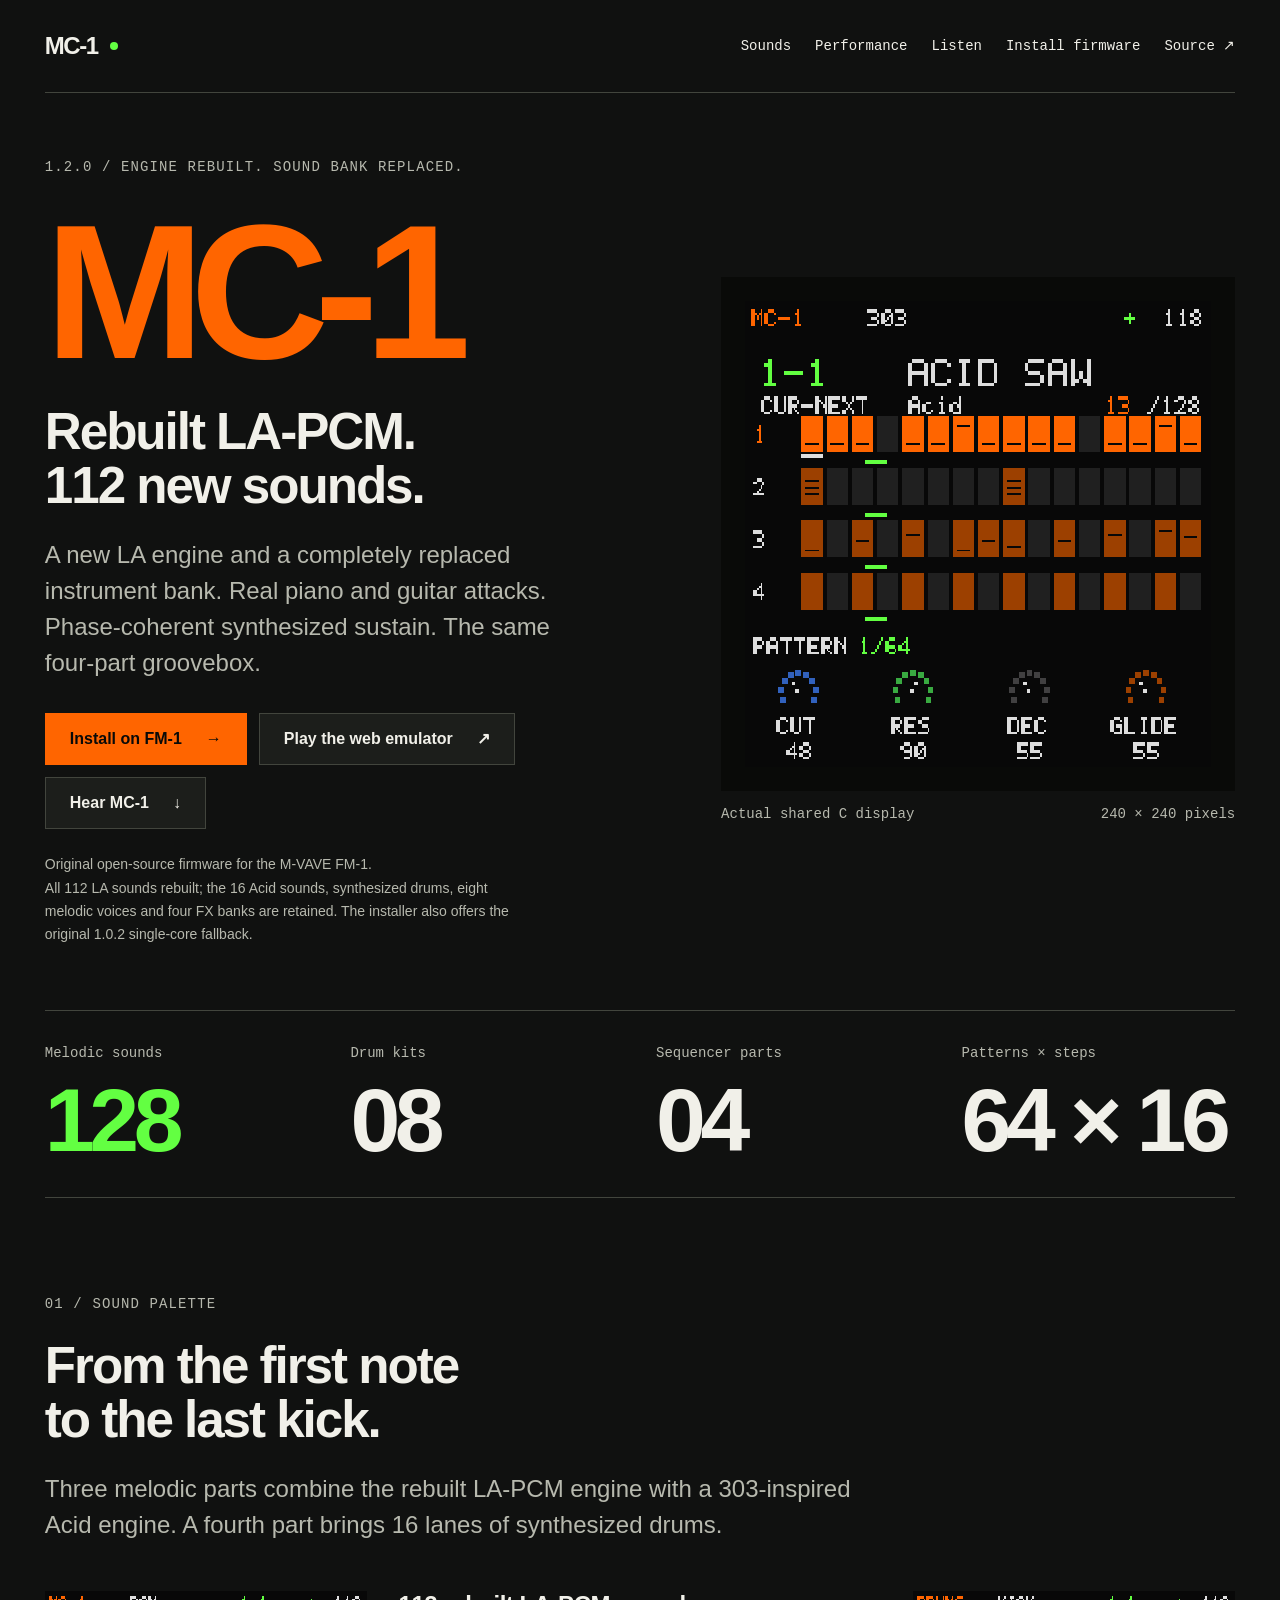
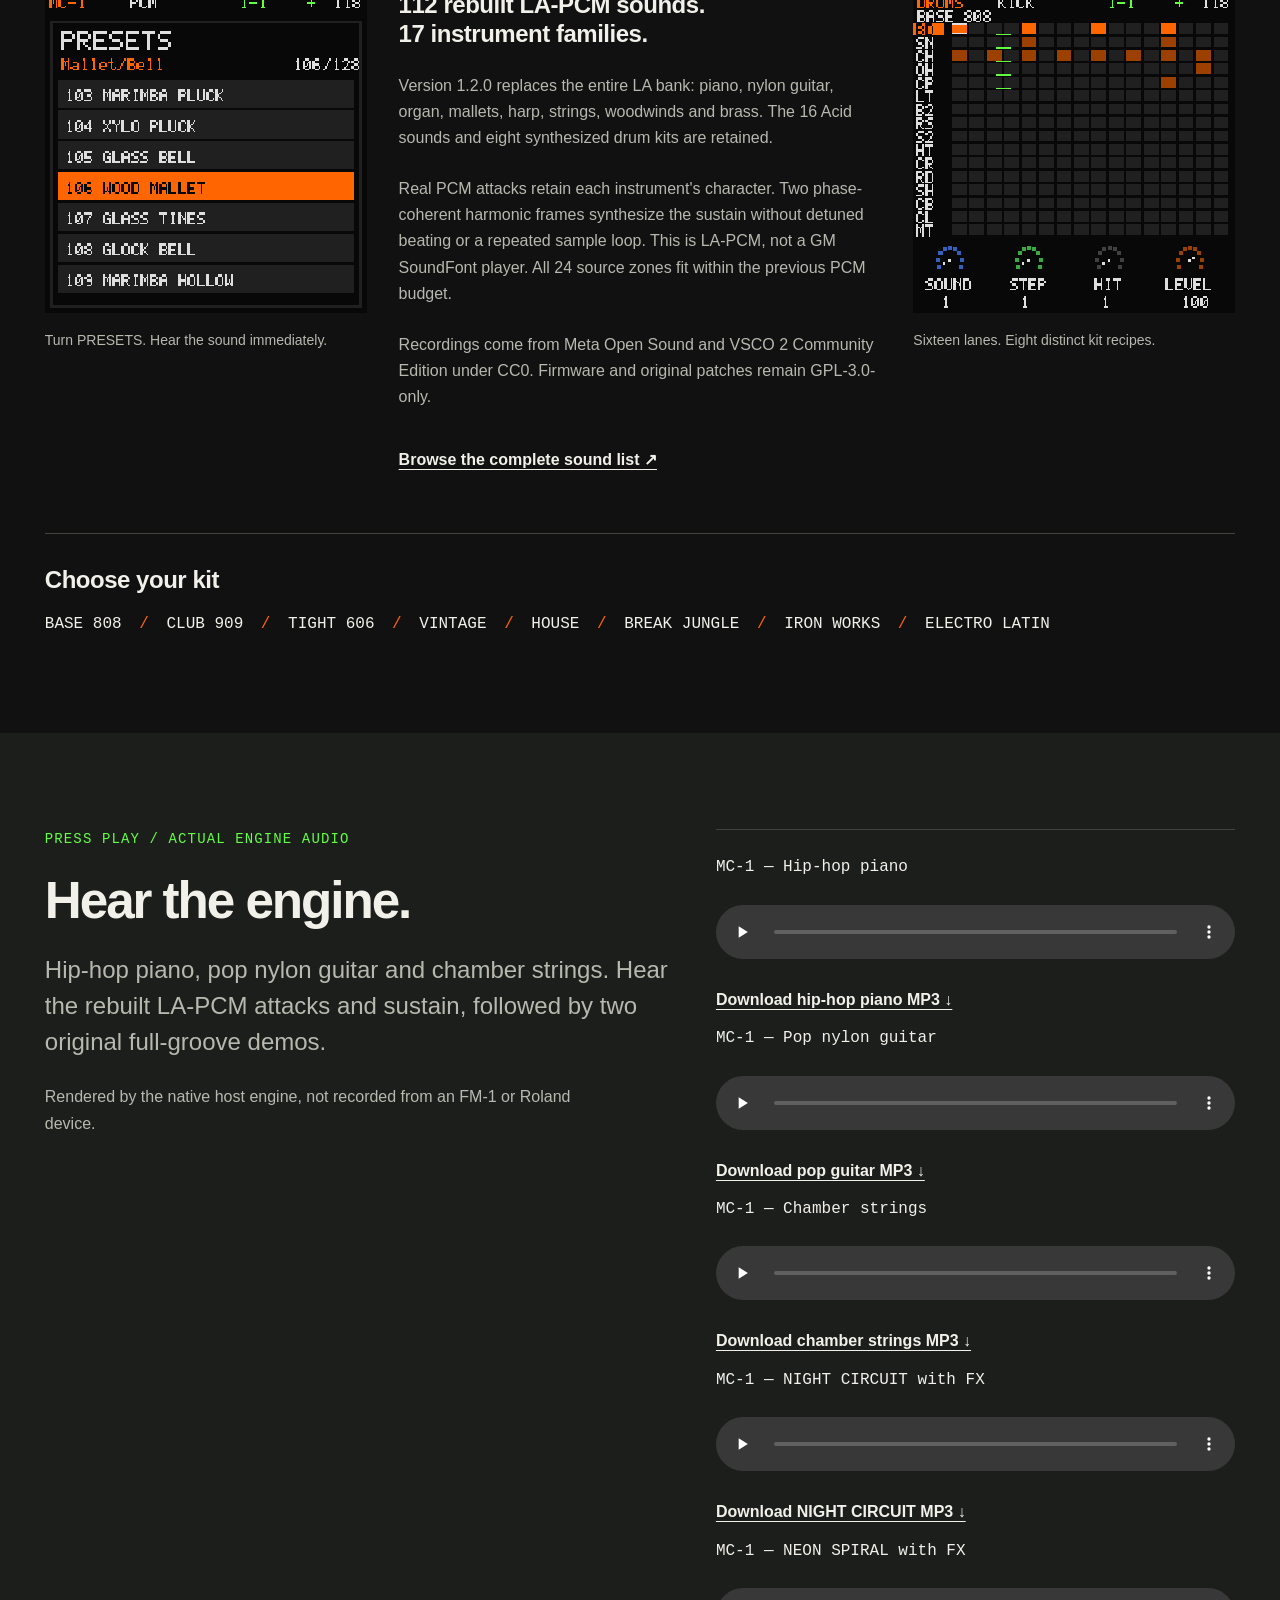
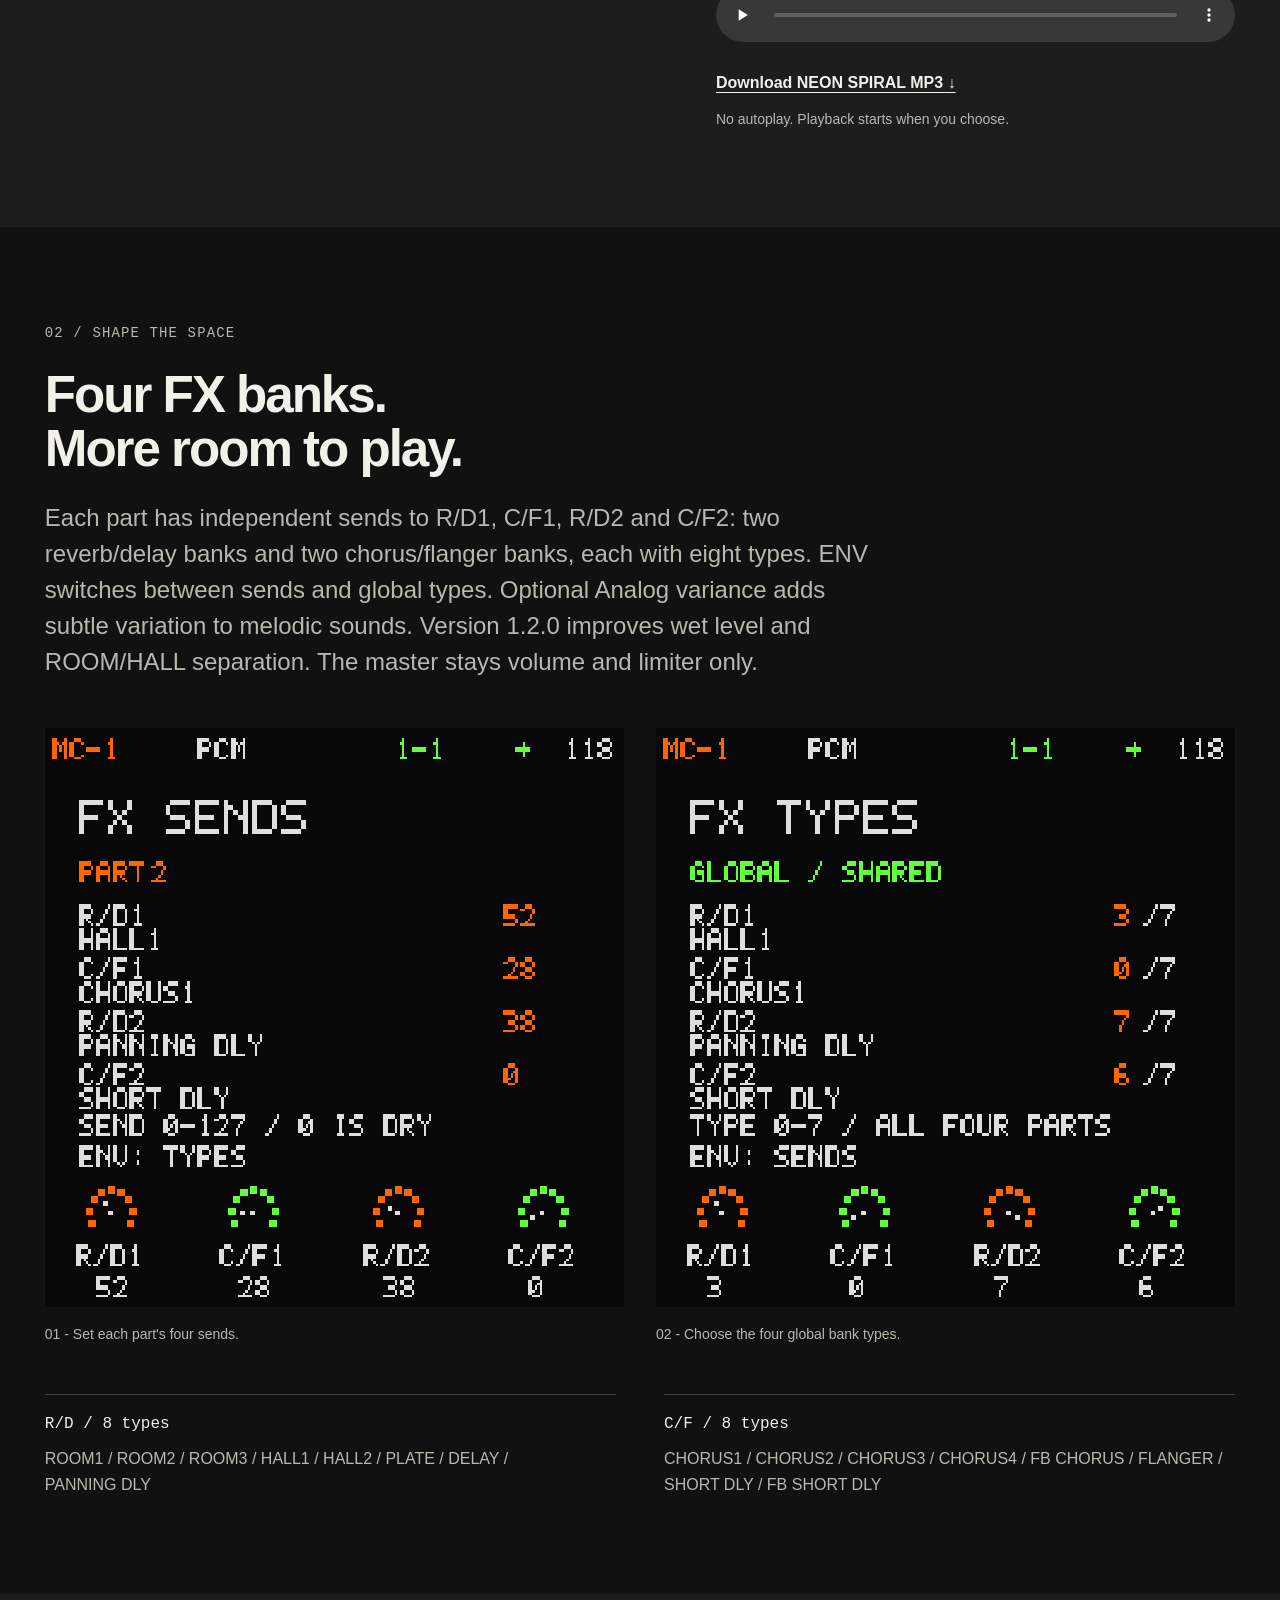
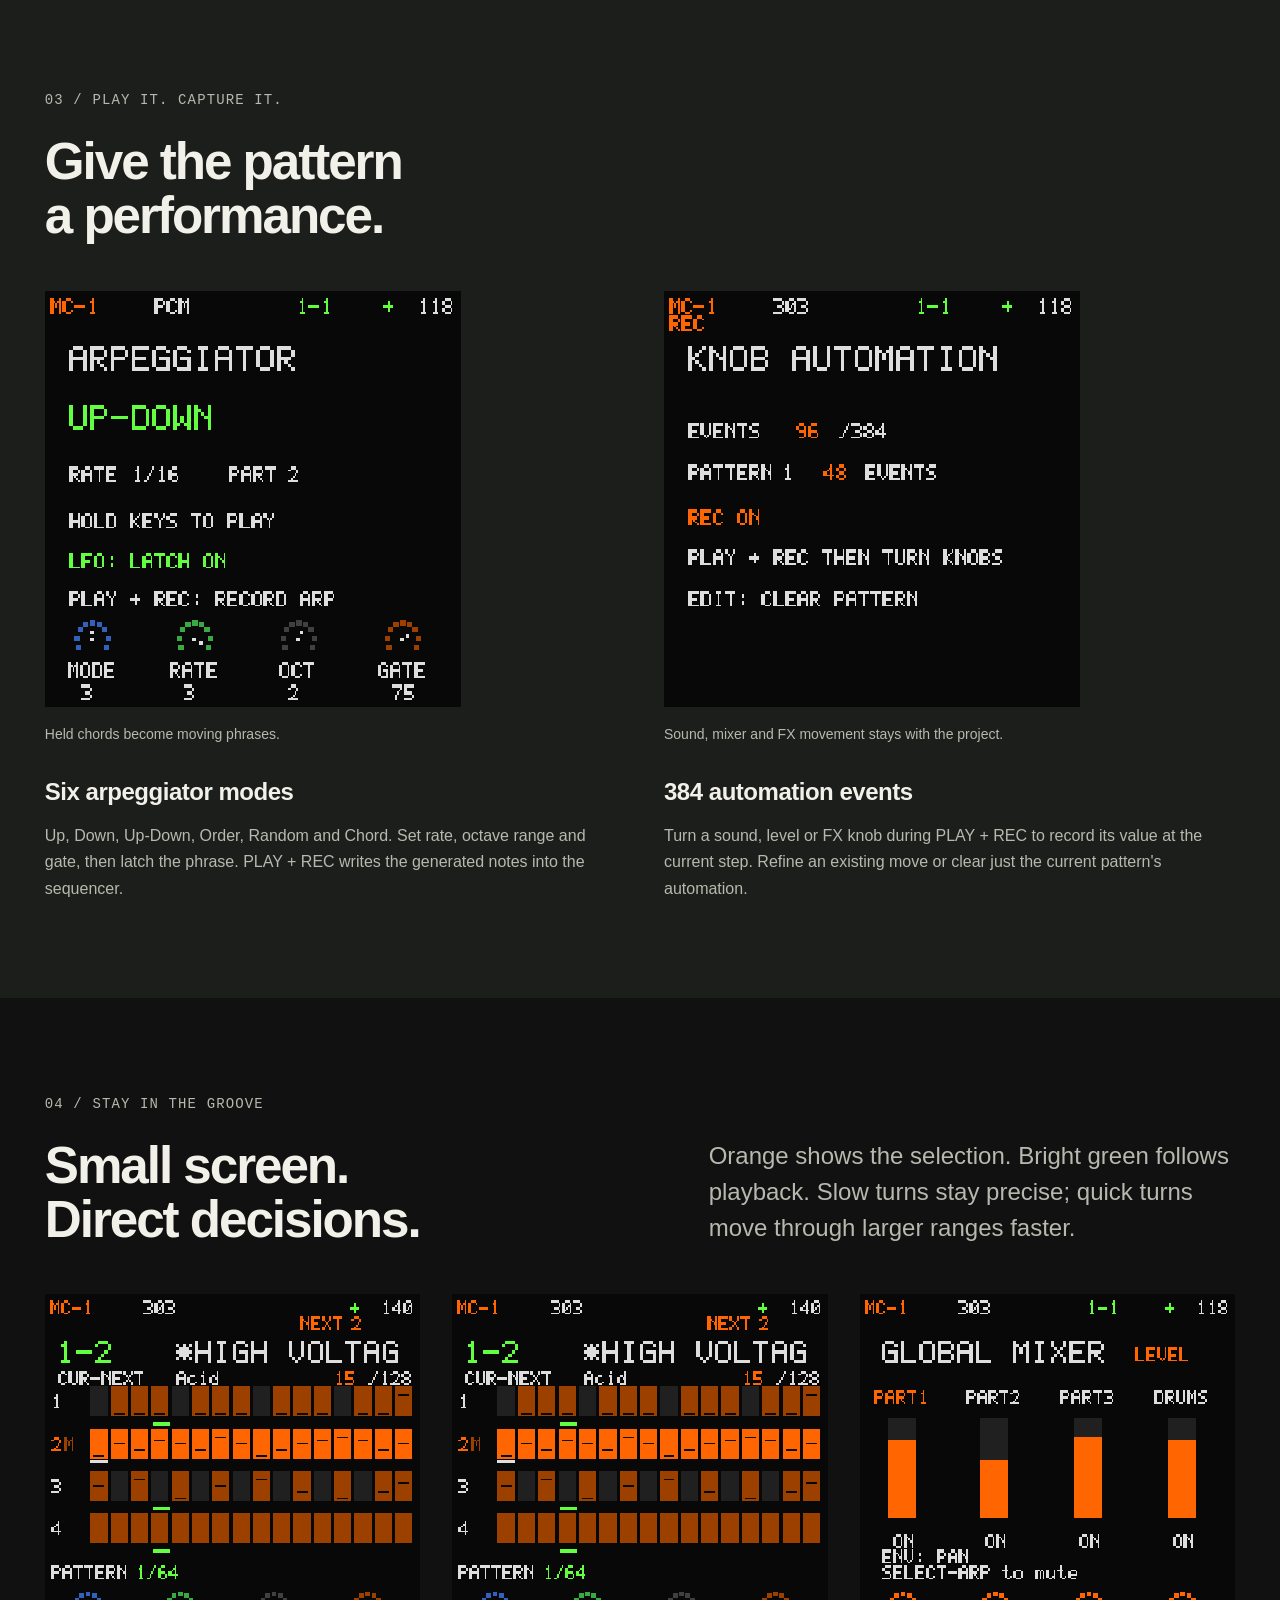
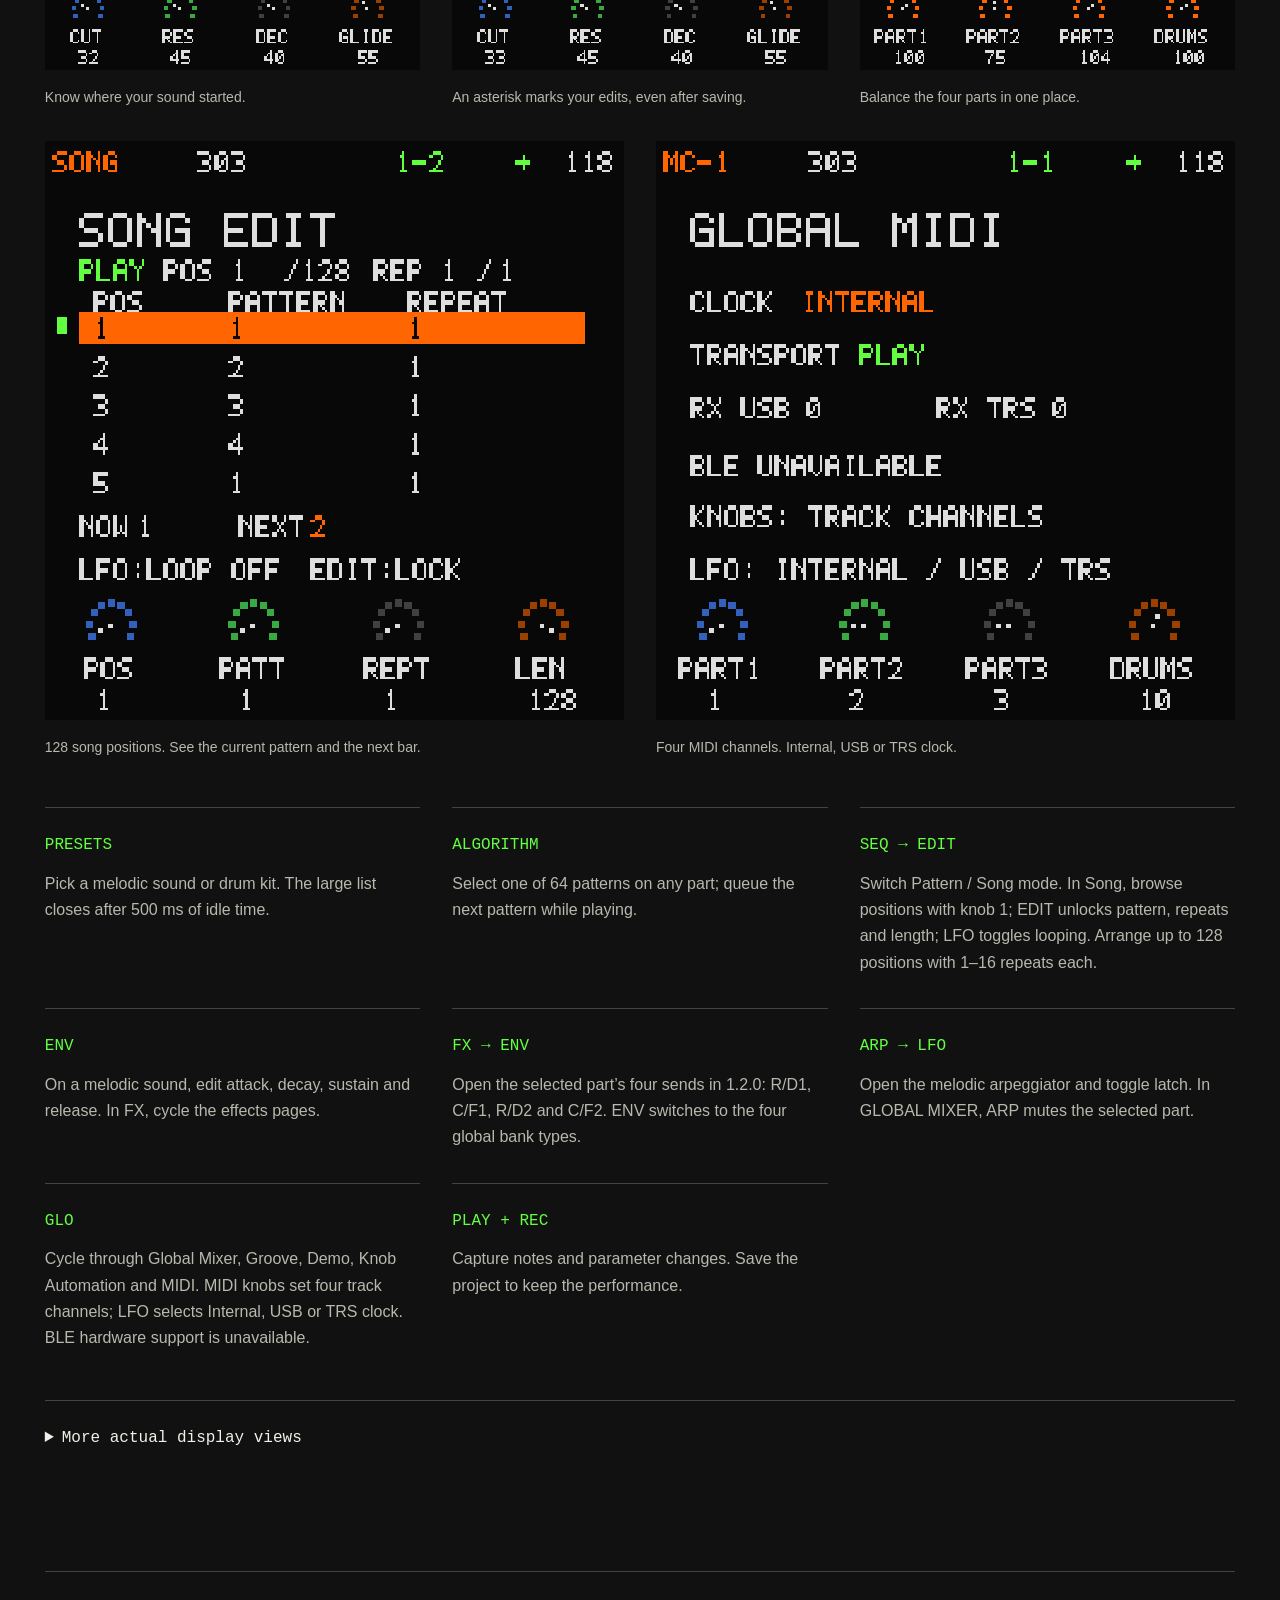
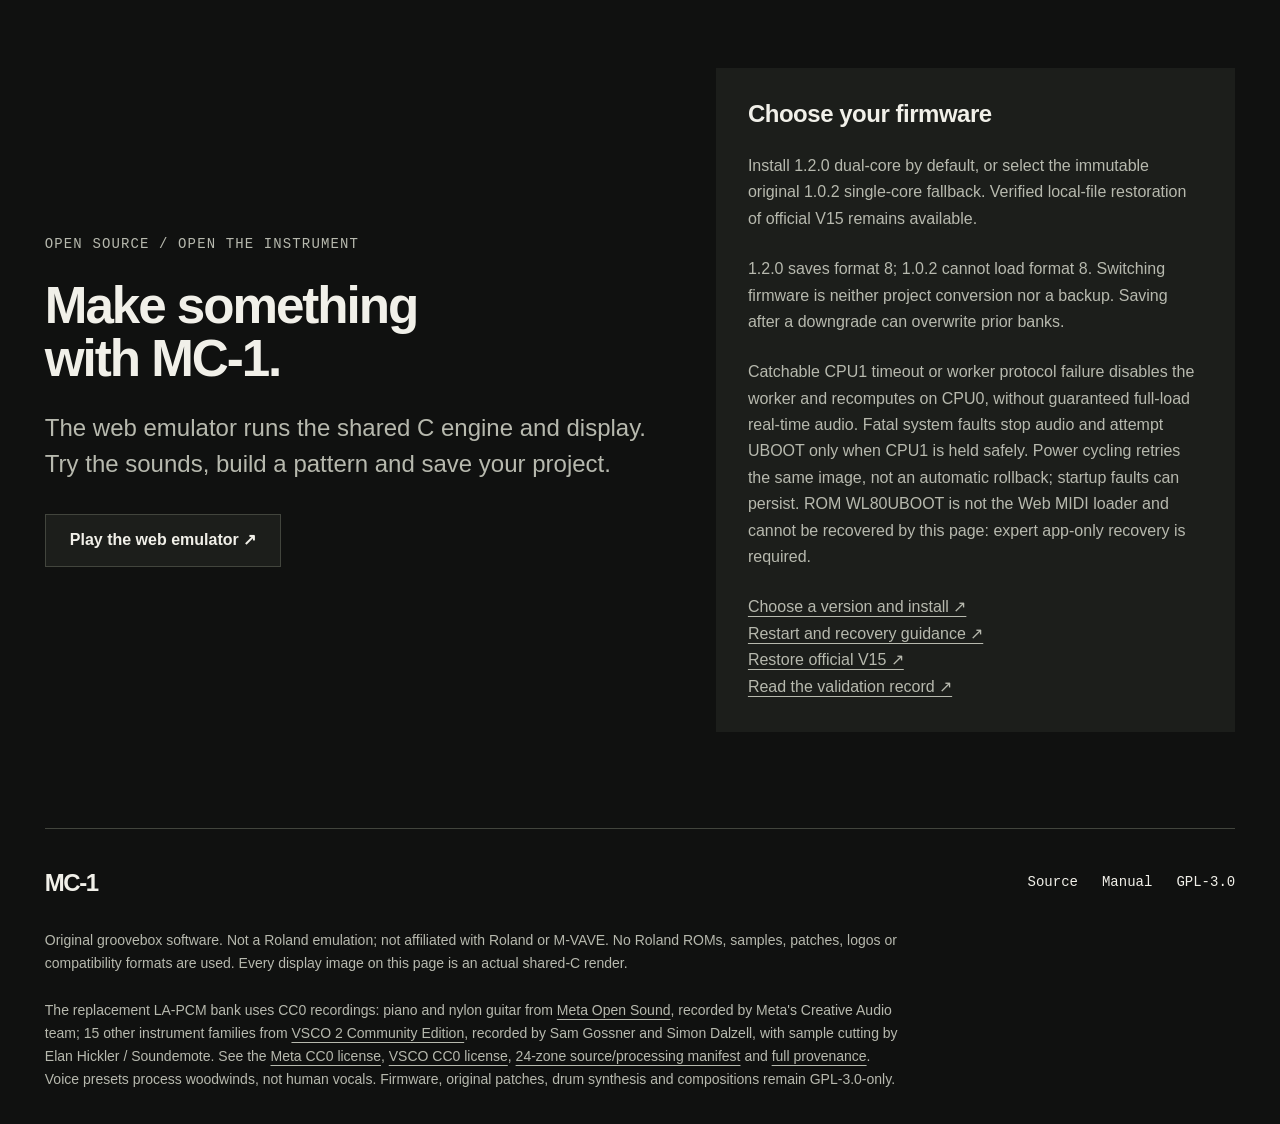
==== commit 10a2240d: "Rebuild the LA-PCM engine and replace all 112 sounds for 1.2.0" ====
--- a/site/index.html
+++ b/site/index.html
@@ -5,16 +5,16 @@
   <meta charset="utf-8">
   <meta name="viewport" content="width=device-width, initial-scale=1">
   <meta name="theme-color" content="#101110">
-  <meta name="description" content="MC-1: an open-source groovebox with 128 sounds, eight drum kits, arpeggiation, step automation and hands-on effects. Play the shared C engine in your browser.">
-  <meta property="og:title" content="MC-1 — Four parts. Your next groove.">
-  <meta property="og:description" content="MC-1 1.1.0 dual-core: eight melodic voices, six drum voices, four FX banks and optional Analog variance. Original 1.0.2 single-core fallback available.">
+  <meta name="description" content="MC-1 1.2.0 rebuilds the LA-PCM engine and replaces all 112 LA sounds. Hear real piano and guitar attacks with phase-coherent synthesized sustain in an open-source FM-1 groovebox.">
+  <meta property="og:title" content="MC-1 1.2.0 — Rebuilt LA-PCM. 112 new sounds.">
+  <meta property="og:description" content="MC-1 1.2.0 replaces all 112 LA sounds with recorded attacks and phase-coherent synthesized sustain. Eight melodic voices, six drum voices and four FX banks remain. Original 1.0.2 single-core fallback available.">
   <meta property="og:type" content="website">
   <meta property="og:url" content="https://dspaudio.github.io/mc-1/">
   <meta property="og:image" content="https://dspaudio.github.io/mc-1/assets/screens/v1-home.png">
   <link rel="canonical" href="https://dspaudio.github.io/mc-1/">
   <link rel="icon" href="assets/favicon.svg" type="image/svg+xml">
-  <link rel="stylesheet" href="styles.css">
-  <title>MC-1 — Four parts. Your next groove.</title>
+  <link rel="stylesheet" href="styles.css?v=1.2.0">
+  <title>MC-1 1.2.0 — Rebuilt LA-PCM. 112 new sounds.</title>
 </head>
 <body>
   <a class="skip" href="#main">Skip to content</a>
@@ -27,16 +27,16 @@
   <main id="main">
     <section class="hero shell" aria-labelledby="hero-title">
       <div class="hero-copy">
-        <p class="eyebrow">Open-source groovebox / 1.1.0 dual-core</p>
+        <p class="eyebrow">1.2.0 / Engine rebuilt. Sound bank replaced.</p>
         <h1 id="hero-title">MC-1</h1>
-        <p class="hero-line">Four parts.<br>Your next groove.</p>
-        <p class="lead">Acid lines, recorded instruments and punchy drums. Build a pattern, play a chord, turn a knob. Keep the moment.</p>
+        <p class="hero-line">Rebuilt LA-PCM.<br>112 new sounds.</p>
+        <p class="lead">A new LA engine and a completely replaced instrument bank. Real piano and guitar attacks. Phase-coherent synthesized sustain. The same four-part groovebox.</p>
         <div class="actions">
           <a class="button primary" href="install.html">Install on FM-1 <span aria-hidden="true">→</span></a>
           <a class="button secondary" href="https://dspaudio.github.io/mc-1-web/">Play the web emulator <span aria-hidden="true">↗</span></a>
           <a class="button secondary" href="#listen">Hear MC-1 <span aria-hidden="true">↓</span></a>
         </div>
-        <p class="hero-note">Original firmware for the M-VAVE FM-1.<br>1.1.0 dual-core: eight melodic voices, six drum voices, four FX banks and optional Analog variance. The installer also offers the immutable original 1.0.2 single-core fallback.</p>
+        <p class="hero-note">Original open-source firmware for the M-VAVE FM-1.<br>All 112 LA sounds rebuilt; the 16 Acid sounds, synthesized drums, eight melodic voices and four FX banks are retained. The installer also offers the original 1.0.2 single-core fallback.</p>
       </div>
       <figure class="hero-screen">
         <div class="screen-frame"><img src="assets/screens/v1-home.png" width="240" height="240" fetchpriority="high" alt="Actual MC-1 display playing ACID SAW: four pattern rows, orange notes, green active steps and four sound controls."></div>
@@ -49,32 +49,35 @@
     </dl>
 
     <section id="sounds" class="section shell" aria-labelledby="sounds-title">
-      <div class="section-heading"><p class="eyebrow">01 / Sound palette</p><h2 id="sounds-title">From the first note<br>to the last kick.</h2><p class="lead">Three melodic parts combine LA-inspired synthesis, a 303-inspired engine and real instrument recordings. A fourth part brings 16 lanes of synthesized drums.</p></div>
+      <div class="section-heading"><p class="eyebrow">01 / Sound palette</p><h2 id="sounds-title">From the first note<br>to the last kick.</h2><p class="lead">Three melodic parts combine the rebuilt LA-PCM engine with a 303-inspired Acid engine. A fourth part brings 16 lanes of synthesized drums.</p></div>
       <div class="sound-layout">
         <figure class="screen-figure"><img src="assets/screens/v1-presets.png" width="240" height="240" loading="lazy" alt="Actual MC-1 PRESETS browser with WOOD MALLET selected in orange, number 106 of 128."><figcaption>Turn PRESETS. Hear the sound immediately.</figcaption></figure>
-        <div class="sound-copy"><h3>64 recorded-instrument presets.<br>16 real recordings.</h3><p>Piano, organ, mallets, harp, strings, woodwinds and brass sit alongside 64 original synthesis patches. Fourteen sound families keep all 128 presets easy to browse.</p><p>The recorded sounds use CC0 samples from VSCO 2 Community Edition. Their default mix is sample-only; lower PCM mix to blend in the oscillator.</p><a class="text-link" href="https://github.com/dspaudio/mc-1/blob/main/docs/PRESETS.md">Browse the complete sound list ↗</a></div>
+        <div class="sound-copy"><h3>112 rebuilt LA-PCM sounds.<br>17 instrument families.</h3><p>Version 1.2.0 replaces the entire LA bank: piano, nylon guitar, organ, mallets, harp, strings, woodwinds and brass. The 16 Acid sounds and eight synthesized drum kits are retained.</p><p>Real PCM attacks retain each instrument's character. Two phase-coherent harmonic frames synthesize the sustain without detuned beating or a repeated sample loop. This is LA-PCM, not a GM SoundFont player. All 24 source zones fit within the previous PCM budget.</p><p>Recordings come from Meta Open Sound and VSCO 2 Community Edition under CC0. Firmware and original patches remain GPL-3.0-only.</p><a class="text-link" href="https://github.com/dspaudio/mc-1/blob/main/docs/PRESETS.md">Browse the complete sound list ↗</a></div>
         <figure class="screen-figure"><img src="assets/screens/v1-drums.png" width="240" height="240" loading="lazy" alt="Actual MC-1 drum grid with kit, lane controls and active playback."><figcaption>Sixteen lanes. Eight distinct kit recipes.</figcaption></figure>
       </div>
-      <div class="kit-line"><h3>Choose your kit</h3><p>BASE 808 <span>/</span> CLUB 909 <span>/</span> TIGHT 606 <span>/</span> VINTAGE <span>/</span> HOUSE <span>/</span> BREAK JUNGLE <span>/</span> IRON WORKS <span>/</span> ELECTRO LATIN</p></div>
+      <div class="kit-line"><h3>Choose your kit</h3><p><span class="keep-together">BASE 808 <span>/</span></span> <span class="keep-together">CLUB 909 <span>/</span></span> <span class="keep-together">TIGHT 606 <span>/</span></span> <span class="keep-together">VINTAGE <span>/</span></span> <span class="keep-together">HOUSE <span>/</span></span> <span class="keep-together">BREAK JUNGLE <span>/</span></span> <span class="keep-together">IRON WORKS <span>/</span></span> <span class="keep-together">ELECTRO LATIN</span></p></div>
     </section>
 
     <section id="listen" class="listening section" aria-labelledby="listen-title">
       <div class="shell listening-grid">
-        <div><p class="eyebrow">Press play / Actual engine audio</p><h2 id="listen-title">Hear the engine.</h2><p class="lead">NIGHT CIRCUIT and NEON SPIRAL. Two original demos with shared synthesis and effects.</p><p>Rendered by the native host engine, not recorded from an FM-1 or Roland device.</p></div>
+        <div><p class="eyebrow">Press play / Actual engine audio</p><h2 id="listen-title">Hear the engine.</h2><p class="lead">Hip-hop piano, pop nylon guitar and chamber strings. Hear the rebuilt LA-PCM attacks and sustain, followed by two original full-groove demos.</p><p>Rendered by the native host engine, not recorded from an FM-1 or Roland device.</p></div>
         <div class="audio-block">
-          <p class="audio-label" id="night-audio-title">MC-1 — NIGHT CIRCUIT with FX</p><audio controls preload="none" aria-labelledby="night-audio-title"><source src="audio/mc-1-night-circuit-fx.mp3" type="audio/mpeg">Your browser does not support embedded audio. Use the MP3 download below.</audio><a class="text-link" href="audio/mc-1-night-circuit-fx.mp3" download>Download NIGHT CIRCUIT MP3 ↓</a>
-          <p class="audio-label" id="audio-title">MC-1 — NEON SPIRAL with FX</p><audio controls preload="none" aria-labelledby="audio-title"><source src="audio/mc-1-neon-spiral-fx.mp3" type="audio/mpeg">Your browser does not support embedded audio. Use the MP3 download below.</audio><a class="text-link" href="audio/mc-1-neon-spiral-fx.mp3" download>Download NEON SPIRAL MP3 ↓</a><p class="small">No autoplay. Playback starts when you choose.</p>
+          <p class="audio-label" id="hiphop-title">MC-1 — Hip-hop piano</p><audio controls preload="none" aria-labelledby="hiphop-title"><source src="audio/mc-1-hip-hop-piano.mp3?v=1.2.0" type="audio/mpeg">Use the MP3 download below.</audio><a class="text-link" href="audio/mc-1-hip-hop-piano.mp3?v=1.2.0" download>Download hip-hop piano MP3 ↓</a>
+          <p class="audio-label" id="pop-title">MC-1 — Pop nylon guitar</p><audio controls preload="none" aria-labelledby="pop-title"><source src="audio/mc-1-pop-guitar.mp3?v=1.2.0" type="audio/mpeg">Use the MP3 download below.</audio><a class="text-link" href="audio/mc-1-pop-guitar.mp3?v=1.2.0" download>Download pop guitar MP3 ↓</a>
+          <p class="audio-label" id="strings-title">MC-1 — Chamber strings</p><audio controls preload="none" aria-labelledby="strings-title"><source src="audio/mc-1-chamber-strings.mp3?v=1.2.0" type="audio/mpeg">Use the MP3 download below.</audio><a class="text-link" href="audio/mc-1-chamber-strings.mp3?v=1.2.0" download>Download chamber strings MP3 ↓</a>
+          <p class="audio-label" id="night-audio-title">MC-1 — NIGHT CIRCUIT with FX</p><audio controls preload="none" aria-labelledby="night-audio-title"><source src="audio/mc-1-night-circuit-fx.mp3?v=1.2.0" type="audio/mpeg">Your browser does not support embedded audio. Use the MP3 download below.</audio><a class="text-link" href="audio/mc-1-night-circuit-fx.mp3?v=1.2.0" download>Download NIGHT CIRCUIT MP3 ↓</a>
+          <p class="audio-label" id="audio-title">MC-1 — NEON SPIRAL with FX</p><audio controls preload="none" aria-labelledby="audio-title"><source src="audio/mc-1-neon-spiral-fx.mp3?v=1.2.0" type="audio/mpeg">Your browser does not support embedded audio. Use the MP3 download below.</audio><a class="text-link" href="audio/mc-1-neon-spiral-fx.mp3?v=1.2.0" download>Download NEON SPIRAL MP3 ↓</a><p class="small">No autoplay. Playback starts when you choose.</p>
         </div>
       </div>
     </section>
 
     <section class="section shell" aria-labelledby="fx-title">
-      <div class="section-heading wide"><p class="eyebrow">02 / Shape the space</p><h2 id="fx-title">Four FX banks.<br>More room to play.</h2><p class="lead">1.1.0 gives each part independent sends to R/D1, C/F1, R/D2 and C/F2: two reverb/delay banks and two chorus/flanger banks, each with eight types. ENV switches between sends and global types. Optional Analog variance adds subtle variation to melodic sounds. The master stays volume and limiter only.</p></div>
+      <div class="section-heading wide"><p class="eyebrow">02 / Shape the space</p><h2 id="fx-title">Four FX banks.<br>More room to play.</h2><p class="lead">Each part has independent sends to R/D1, C/F1, R/D2 and C/F2: two reverb/delay banks and two chorus/flanger banks, each with eight types. ENV switches between sends and global types. Optional Analog variance adds subtle variation to melodic sounds. Version 1.2.0 improves wet level and ROOM/HALL separation. The master stays volume and limiter only.</p></div>
       <div class="screen-grid two">
         <figure class="screen-figure"><img src="assets/screens/v1-fx-sends.png" width="240" height="240" loading="lazy" alt="Actual MC-1 FX SENDS page with four independent bank amounts for the selected part."><figcaption>01 - Set each part's four sends.</figcaption></figure>
         <figure class="screen-figure"><img src="assets/screens/v1-fx-types.png" width="240" height="240" loading="lazy" alt="Actual MC-1 FX TYPES page selecting the four shared R/D and C/F algorithms."><figcaption>02 - Choose the four global bank types.</figcaption></figure>
       </div>
-      <dl class="effects-list"><div><dt>R/D / 8 types</dt><dd>ROOM1 / ROOM2 / ROOM3 / HALL1 / HALL2 / PLATE / DELAY / PANNING DLY</dd></div><div><dt>C/F / 8 types</dt><dd>CHORUS1 / CHORUS2 / CHORUS3 / CHORUS4 / FB CHORUS / FLANGER / SHORT DLY / FB SHORT DLY</dd></div></dl>
+      <dl class="effects-list"><div><dt>R/D / 8 types</dt><dd><span class="keep-together">ROOM1 /</span> <span class="keep-together">ROOM2 /</span> <span class="keep-together">ROOM3 /</span> <span class="keep-together">HALL1 /</span> <span class="keep-together">HALL2 /</span> <span class="keep-together">PLATE /</span> <span class="keep-together">DELAY /</span> <span class="keep-together">PANNING DLY</span></dd></div><div><dt>C/F / 8 types</dt><dd><span class="keep-together">CHORUS1 /</span> <span class="keep-together">CHORUS2 /</span> <span class="keep-together">CHORUS3 /</span> <span class="keep-together">CHORUS4 /</span> <span class="keep-together">FB CHORUS /</span> <span class="keep-together">FLANGER /</span> <span class="keep-together">SHORT DLY /</span> <span class="keep-together">FB SHORT DLY</span></dd></div></dl>
     </section>
 
     <section id="performance" class="performance section" aria-labelledby="performance-title">
@@ -98,16 +101,16 @@
         <figure class="screen-figure"><img src="assets/screens/v1-song.png" width="240" height="240" loading="lazy" alt="Actual MC-1 SONG EDIT page with position, pattern, repeat and length controls."><figcaption>128 song positions. See the current pattern and the next bar.</figcaption></figure>
         <figure class="screen-figure"><img src="assets/screens/v1-midi.png" width="240" height="240" loading="lazy" alt="Actual MC-1 GLOBAL MIDI display with Internal clock, receive counters, four track channels and BLE unavailable."><figcaption>Four MIDI channels. Internal, USB or TRS clock.</figcaption></figure>
       </div>
-      <dl class="control-guide"><div><dt>PRESETS</dt><dd>Pick a melodic sound or drum kit. The large list closes after 500 ms of idle time.</dd></div><div><dt>ALGORITHM</dt><dd>Select one of 64 patterns on any part; queue the next pattern while playing.</dd></div><div><dt>SEQ → EDIT</dt><dd>Switch Pattern / Song mode. In Song, browse positions with knob 1; EDIT unlocks pattern, repeats and length; LFO toggles looping. Arrange up to 128 positions with 1–16 repeats each.</dd></div><div><dt>ENV</dt><dd>On a melodic sound, edit attack, decay, sustain and release. In FX, cycle the effects pages.</dd></div><div><dt>FX → ENV</dt><dd>Open the selected part’s four sends in 1.1.0: R/D1, C/F1, R/D2 and C/F2. ENV switches to the four global bank types.</dd></div><div><dt>ARP → LFO</dt><dd>Open the melodic arpeggiator and toggle latch. In GLOBAL MIXER, ARP mutes the selected part.</dd></div><div><dt>GLO</dt><dd>Cycle through Global Mixer, Groove, Demo, Knob Automation and MIDI. MIDI knobs set four track channels; LFO selects Internal, USB or TRS clock. BLE hardware support is unavailable.</dd></div><div><dt>PLAY + REC</dt><dd>Capture notes and parameter changes. Save the project to keep the performance.</dd></div></dl>
+      <dl class="control-guide"><div><dt>PRESETS</dt><dd>Pick a melodic sound or drum kit. The large list closes after 500 ms of idle time.</dd></div><div><dt>ALGORITHM</dt><dd>Select one of 64 patterns on any part; queue the next pattern while playing.</dd></div><div><dt>SEQ → EDIT</dt><dd>Switch Pattern / Song mode. In Song, browse positions with knob 1; EDIT unlocks pattern, repeats and length; LFO toggles looping. Arrange up to 128 positions with 1–16 repeats each.</dd></div><div><dt>ENV</dt><dd>On a melodic sound, edit attack, decay, sustain and release. In FX, cycle the effects pages.</dd></div><div><dt>FX → ENV</dt><dd>Open the selected part’s four sends in 1.2.0: R/D1, C/F1, R/D2 and C/F2. ENV switches to the four global bank types.</dd></div><div><dt>ARP → LFO</dt><dd>Open the melodic arpeggiator and toggle latch. In GLOBAL MIXER, ARP mutes the selected part.</dd></div><div><dt>GLO</dt><dd>Cycle through Global Mixer, Groove, Demo, Knob Automation and MIDI. MIDI knobs set four track channels; LFO selects Internal, USB or TRS clock. BLE hardware support is unavailable.</dd></div><div><dt>PLAY + REC</dt><dd>Capture notes and parameter changes. Save the project to keep the performance.</dd></div></dl>
       <details class="extra-screens"><summary>More actual display views</summary><div class="screen-grid two"><figure class="screen-figure"><img src="assets/screens/arp-off.png" width="240" height="240" loading="lazy" alt="The arpeggiator page with mode set to OFF."><figcaption>ARP off — ordinary live playing.</figcaption></figure><figure class="screen-figure"><img src="assets/screens/automation-pattern-cleared.png" width="240" height="240" loading="lazy" alt="Automation page after clearing the current pattern's recorded knob movements."><figcaption>Clear one pattern while retaining the rest.</figcaption></figure></div></details>
     </section>
 
-    <section class="closing section shell" aria-labelledby="try-title"><div><p class="eyebrow">Open source / Open the instrument</p><h2 id="try-title">Make something<br>with MC-1.</h2><p class="lead">The web emulator runs the shared C engine and display. Try the sounds, build a pattern and save your project.</p><a class="button secondary" href="https://dspaudio.github.io/mc-1-web/">Play the web emulator ↗</a></div><aside class="release-note" aria-labelledby="release-title"><h3 id="release-title">Choose your firmware</h3><p>Install 1.1.0 dual-core by default, or select the immutable original 1.0.2 single-core fallback. Verified local-file restoration of official V15 remains available.</p><p>1.1.0 saves format 8; 1.0.2 cannot load format 8. Switching firmware is neither project conversion nor a backup. Saving after a downgrade can overwrite prior banks.</p><p>Catchable CPU1 timeout or worker protocol failure disables the worker and recomputes on CPU0, without guaranteed full-load real-time audio. Fatal system faults stop audio and attempt UBOOT only when CPU1 is held safely. Power cycling retries the same image, not an automatic rollback; startup faults can persist. ROM WL80UBOOT is not the Web MIDI loader and cannot be recovered by this page: expert app-only recovery is required.</p><p><a href="install.html">Choose a version and install ↗</a><br><a href="install.html#recovery-title">Restart and recovery guidance ↗</a><br><a href="install.html#restore-title">Restore official V15 ↗</a><br><a href="https://github.com/dspaudio/mc-1/blob/main/docs/VALIDATION.md">Read the validation record ↗</a></p></aside></section>
+    <section class="closing section shell" aria-labelledby="try-title"><div><p class="eyebrow">Open source / Open the instrument</p><h2 id="try-title">Make something<br>with MC-1.</h2><p class="lead">The web emulator runs the shared C engine and display. Try the sounds, build a pattern and save your project.</p><a class="button secondary" href="https://dspaudio.github.io/mc-1-web/">Play the web emulator ↗</a></div><aside class="release-note" aria-labelledby="release-title"><h3 id="release-title">Choose your firmware</h3><p>Install 1.2.0 dual-core by default, or select the immutable original 1.0.2 single-core fallback. Verified local-file restoration of official V15 remains available.</p><p>1.2.0 saves format 8; 1.0.2 cannot load format 8. Switching firmware is neither project conversion nor a backup. Saving after a downgrade can overwrite prior banks.</p><p>Catchable CPU1 timeout or worker protocol failure disables the worker and recomputes on CPU0, without guaranteed full-load real-time audio. Fatal system faults stop audio and attempt UBOOT only when CPU1 is held safely. Power cycling retries the same image, not an automatic rollback; startup faults can persist. ROM WL80UBOOT is not the Web MIDI loader and cannot be recovered by this page: expert app-only recovery is required.</p><p><a href="install.html">Choose a version and install ↗</a><br><a href="install.html#recovery-title">Restart and recovery guidance ↗</a><br><a href="install.html#restore-title">Restore official V15 ↗</a><br><a href="https://github.com/dspaudio/mc-1/blob/main/docs/VALIDATION.md">Read the validation record ↗</a></p></aside></section>
   </main>
   <footer class="footer shell">
     <div class="footer-top"><a class="wordmark" href="#main">MC-1</a><nav aria-label="Project resources"><a href="https://github.com/dspaudio/mc-1">Source</a><a href="https://github.com/dspaudio/mc-1/blob/main/README.md">Manual</a><a href="https://github.com/dspaudio/mc-1/blob/main/LICENSE">GPL-3.0</a></nav></div>
     <p>Original groovebox software. Not a Roland emulation; not affiliated with Roland or M-VAVE. No Roland ROMs, samples, patches, logos or compatibility formats are used. Every display image on this page is an actual shared-C render.</p>
-    <p>The 16 instrument recordings are from <a href="https://github.com/sgossner/VSCO-2-CE">VSCO 2 Community Edition</a> by Versilian Studios, recorded by Sam Gossner and Simon Dalzell; sample cutting by Elan Hickler / Soundemote. Distributed under <a href="licenses/CC0-VSCO.txt">CC0 1.0</a>. See the <a href="recorded-samples.json">source manifest</a>. The recorded Voice presets process woodwinds; they are not human vocal recordings. Original synthesis, drum kits and demo composition remain distinct from the sample library.</p>
+    <p>The replacement LA-PCM bank uses CC0 recordings: piano and nylon guitar from <a href="https://github.com/facebookincubator/Meta-open-sound">Meta Open Sound</a>, recorded by Meta's Creative Audio team; 15 other instrument families from <a href="https://github.com/sgossner/VSCO-2-CE">VSCO 2 Community Edition</a>, recorded by Sam Gossner and Simon Dalzell, with sample cutting by Elan Hickler / Soundemote. See the <a href="licenses/CC0-Meta.txt">Meta CC0 license</a>, <a href="licenses/CC0-VSCO.txt">VSCO CC0 license</a>, <a href="hybrid-samples.json">24-zone source/processing manifest</a> and <a href="NOTICE.md">full provenance</a>. Voice presets process woodwinds, not human vocals. Firmware, original patches, drum synthesis and compositions remain GPL-3.0-only.</p>
   </footer>
 </body>
 </html>
--- a/site/styles.css
+++ b/site/styles.css
@@ -67,9 +67,10 @@
 .text-link { display: inline-block; padding-block: var(--s3); font-weight: 700; }
 .kit-line { margin-top: var(--s12); padding-top: var(--s8); border-top: 1px solid var(--line); display: grid; gap: var(--s4); }
 .kit-line p { max-width: none; font-family: var(--mono); }
-.kit-line span { color: var(--orange); margin-inline: var(--s2); }
+.kit-line span span { color: var(--orange); margin-inline: var(--s2); }
+.keep-together { white-space: nowrap; }
 .listening, .performance { background: var(--panel); }
-.listening-grid { display: grid; gap: var(--s12); align-items: center; }
+.listening-grid { display: grid; gap: var(--s12); align-items: start; }
 .listening .eyebrow { color: var(--green); }
 .listening .lead { margin-block: var(--s6); }
 .listening p:not(.lead):not(.eyebrow):not(.audio-label) { color: var(--muted); }
@@ -78,6 +79,7 @@
 audio { display: block; width: 100%; min-width: 0; }
 .audio-block .text-link { margin-top: var(--s4); }
 .screen-grid { display: grid; gap: var(--s8); }
+.screen-grid + .screen-grid { margin-top: var(--s8); }
 .effects-list { display: grid; gap: var(--s6) var(--s12); margin-top: var(--s12); }
 .effects-list div { border-top: 1px solid var(--line); padding-top: var(--s4); }
 .effects-list dt { font-family: var(--mono); margin-bottom: var(--s2); }
